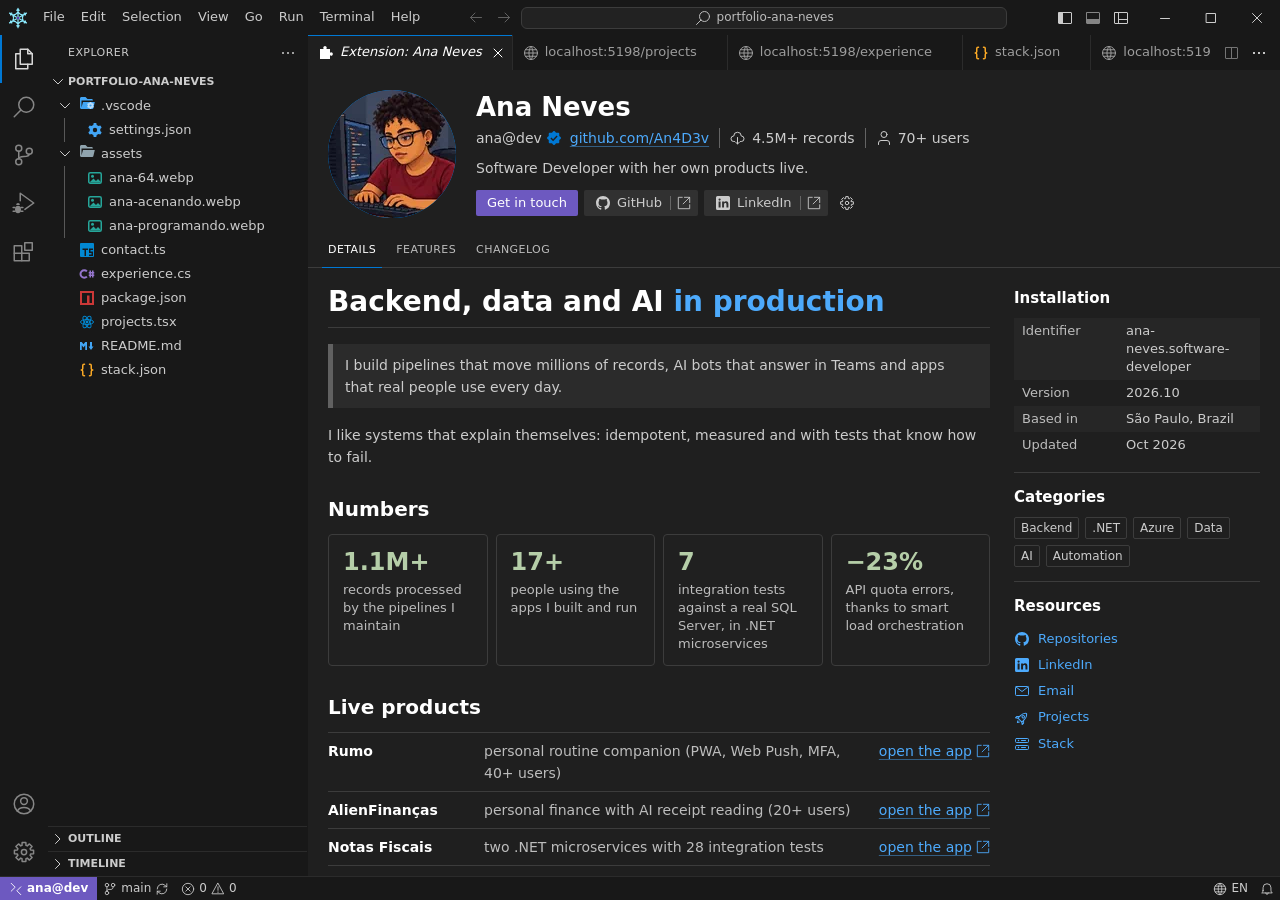
==== index.html @ b88118e0 "Portfólio instalável (PWA): manifesto, ícones, atalhos e funcionamento offline - manifest.webmanifes" ====
<!doctype html>
<html lang="pt-BR" data-tema="dark-modern">
<head>
<meta charset="utf-8">
<meta name="viewport" content="width=device-width, initial-scale=1, viewport-fit=cover, interactive-widget=resizes-content">
<meta http-equiv="Content-Security-Policy" content="default-src 'self'; script-src 'self'; style-src 'self'; img-src 'self' data:; font-src 'self'; connect-src 'self' https://rumo-amber.vercel.app https://financas-app-ruby.vercel.app https://vale-do-trevo.vercel.app https://notas-fiscais-ana.vercel.app; base-uri 'none'; form-action 'none'; object-src 'none'">
<title>Ana Neves · Software Developer</title>
<meta name="description" data-en-content="Ana Neves — software developer in São Paulo: backend, data and AI in production. A portfolio that is a code editor: open the tabs to see live projects, experience, stack and contact." content="Ana Neves — desenvolvedora de software em São Paulo: backend, dados e IA em produção. Um portfólio que é um editor de código: abra as abas para ver projetos no ar, experiência, stack e contato.">
<meta name="author" content="Ana Neves">
<meta name="theme-color" content="#1f1f1f">
<meta property="og:type" content="website">
<meta property="og:locale" content="pt_BR">
<meta property="og:title" content="Ana Neves · Software Developer">
<meta property="og:description" content="Backend, dados e IA em produção. Um portfólio que é um editor de código — abra as abas.">
<meta property="og:url" content="https://ana-neves.vercel.app/">
<meta property="og:image" content="https://ana-neves.vercel.app/og.png">
<meta property="og:image:width" content="1200">
<meta property="og:image:height" content="630">
<meta property="og:image:alt" content="O portfólio da Ana Neves aberto como uma extensão no VS Code, com o avatar em pixel art.">
<meta name="twitter:card" content="summary_large_image">
<link rel="canonical" href="https://ana-neves.vercel.app/">
<link rel="icon" href="favicon.svg" type="image/svg+xml">
<link rel="manifest" href="manifest.webmanifest">
<link rel="apple-touch-icon" href="assets/icones/apple-touch-icon.png">
<meta name="mobile-web-app-capable" content="yes">
<meta name="apple-mobile-web-app-title" content="Ana Neves">
<meta name="apple-mobile-web-app-status-bar-style" content="black-translucent">
<link rel="preload" as="image" href="assets/ana-programando.webp" imagesrcset="assets/ana-programando-128.webp 128w, assets/ana-programando.webp 256w" imagesizes="(max-width: 760px) 104px, 128px" fetchpriority="high">
<link rel="stylesheet" href="styles.css">
<link rel="stylesheet" href="extensao.css">
<script src="tema.js"></script>
<script src="analise.js"></script>
<script defer src="/_vercel/insights/script.js" data-disable-auto-track="1"></script>
<script src="extensao.js" defer></script>
<script src="app.js" defer></script>
</head>
<body>
<!--sprite:inicio-->
<svg xmlns="http://www.w3.org/2000/svg" width="0" height="0" aria-hidden="true" focusable="false">
<symbol id="i-files" viewBox="0 0 16 16"><g fill="none" stroke="currentColor" stroke-width="1" stroke-linecap="round" stroke-linejoin="round"><path d="M5.5 1.5H10.5L13.5 4.5V11.5H5.5Z"/><path d="M10.5 1.5V4.5H13.5"/><path d="M5.5 4.5H2.5V14.5H10.5V11.5"/></g></symbol>
<symbol id="i-search" viewBox="0 0 16 16"><g fill="none" stroke="currentColor" stroke-width="1" stroke-linecap="round" stroke-linejoin="round"><circle cx="9.5" cy="6.5" r="5"/><path d="M5.96 10.04L1.5 14.5"/></g></symbol>
<symbol id="i-source-control" viewBox="0 0 16 16"><g fill="none" stroke="currentColor" stroke-width="1" stroke-linecap="round" stroke-linejoin="round"><circle cx="4.5" cy="3.5" r="2"/><circle cx="4.5" cy="12.5" r="2"/><circle cx="11.5" cy="5.5" r="2"/><path d="M4.5 5.5V10.5"/><path d="M11.5 7.5C11.5 10.2 4.5 8 4.5 10.5"/></g></symbol>
<symbol id="i-debug-alt" viewBox="0 0 16 16"><g fill="none" stroke="currentColor" stroke-width="1" stroke-linecap="round" stroke-linejoin="round"><path d="M5.5 6.5V1.5L14.5 8L8.6 12.26"/><path d="M2.75 9.25A1.25 1.25 0 0 1 5.25 9.25Z" fill="currentColor" stroke="none"/><ellipse cx="4" cy="12.25" rx="2" ry="2.5" fill="currentColor" stroke="none"/><path d="M0.75 11H2M6 11H7.25M0.75 13.5H2M6 13.5H7.25"/></g></symbol>
<symbol id="i-extensions" viewBox="0 0 16 16"><g fill="none" stroke="currentColor" stroke-width="1" stroke-linecap="round" stroke-linejoin="round"><path d="M1.5 4.5H6.5V9.5H11.5V14.5H1.5Z"/><path d="M1.5 9.5H6.5V14.5"/><rect x="8.5" y="2.5" width="5" height="5"/></g></symbol>
<symbol id="i-account" viewBox="0 0 16 16"><g fill="none" stroke="currentColor" stroke-width="1" stroke-linecap="round" stroke-linejoin="round"><circle cx="8" cy="8" r="6.5"/><circle cx="8" cy="6" r="2.25"/><path d="M3.6 12.8C4.3 11.2 6 10.3 8 10.3C10 10.3 11.7 11.2 12.4 12.8"/></g></symbol>
<symbol id="i-settings-gear" viewBox="0 0 16 16"><g fill="none" stroke="currentColor" stroke-width="1" stroke-linecap="round" stroke-linejoin="round"><path d="M12.4 6.66 L14.38 6.76 L14.38 9.24 L12.4 9.34 L12.06 10.16 L13.39 11.63 L11.63 13.39 L10.16 12.06 L9.34 12.4 L9.24 14.38 L6.76 14.38 L6.66 12.4 L5.84 12.06 L4.37 13.39 L2.61 11.63 L3.94 10.16 L3.6 9.34 L1.62 9.24 L1.62 6.76 L3.6 6.66 L3.94 5.84 L2.61 4.37 L4.37 2.61 L5.84 3.94 L6.66 3.6 L6.76 1.62 L9.24 1.62 L9.34 3.6 L10.16 3.94 L11.63 2.61 L13.39 4.37 L12.06 5.84 Z"/><circle cx="8" cy="8" r="1.75"/></g></symbol>
<symbol id="i-remote" viewBox="0 0 16 16"><g fill="none" stroke="currentColor" stroke-width="1" stroke-linecap="round" stroke-linejoin="round"><path d="M2.5 1.5L7 6L2.5 10.5"/><path d="M13.5 5.5L9 10L13.5 14.5"/></g></symbol>
<symbol id="i-git-branch" viewBox="0 0 16 16"><g fill="none" stroke="currentColor" stroke-width="1" stroke-linecap="round" stroke-linejoin="round"><circle cx="4.5" cy="3.5" r="2"/><circle cx="4.5" cy="12.5" r="2"/><circle cx="11.5" cy="3.5" r="2"/><path d="M4.5 5.5V10.5"/><path d="M11.5 5.5V6C11.5 7.38 10.38 8.5 9 8.5H7C5.62 8.5 4.5 9.12 4.5 10.5"/></g></symbol>
<symbol id="i-sync" viewBox="0 0 16 16"><g fill="none" stroke="currentColor" stroke-width="1" stroke-linecap="round" stroke-linejoin="round"><path d="M2.5 8A5.5 5.5 0 0 1 11.9 4.1L13.5 5.5"/><path d="M13.5 2V5.5H10"/><path d="M13.5 8A5.5 5.5 0 0 1 4.1 11.9L2.5 10.5"/><path d="M2.5 14V10.5H6"/></g></symbol>
<symbol id="i-error" viewBox="0 0 16 16"><g fill="none" stroke="currentColor" stroke-width="1" stroke-linecap="round" stroke-linejoin="round"><circle cx="8" cy="8" r="6.5"/><path d="M5.5 5.5L10.5 10.5M10.5 5.5L5.5 10.5"/></g></symbol>
<symbol id="i-warning" viewBox="0 0 16 16"><g fill="none" stroke="currentColor" stroke-width="1" stroke-linecap="round" stroke-linejoin="round"><path d="M8 1.5L14.5 13.5H1.5Z"/><path d="M8 5.5V9.5"/><circle cx="8" cy="11.5" r="0.75" fill="currentColor" stroke="none"/></g></symbol>
<symbol id="i-bell" viewBox="0 0 16 16"><g fill="none" stroke="currentColor" stroke-width="1" stroke-linecap="round" stroke-linejoin="round"><path d="M3.5 9.5V6.5A4.5 4.5 0 0 1 12.5 6.5V9.5C12.5 10.8 13 11.8 14 12.5H2C3 11.8 3.5 10.8 3.5 9.5Z"/><path d="M6.5 12.5A1.5 1.5 0 0 0 9.5 12.5"/></g></symbol>
<symbol id="i-bell-dot" viewBox="0 0 16 16"><g fill="none" stroke="currentColor" stroke-width="1" stroke-linecap="round" stroke-linejoin="round"><path d="M9.26 2.18 A4.5 4.5 0 0 0 3.5 6.5V9.5C3.5 10.8 3 11.8 2 12.5H14C13 11.8 12.5 10.8 12.5 9.5V7"/><path d="M6.5 12.5A1.5 1.5 0 0 0 9.5 12.5"/><circle cx="12.5" cy="3.5" r="2" fill="currentColor" stroke="none"/></g></symbol>
<symbol id="i-close" viewBox="0 0 16 16"><g fill="none" stroke="currentColor" stroke-width="1" stroke-linecap="round" stroke-linejoin="round"><path d="M4 4L12 12M12 4L4 12"/></g></symbol>
<symbol id="i-chevron-right" viewBox="0 0 16 16"><g fill="none" stroke="currentColor" stroke-width="1" stroke-linecap="round" stroke-linejoin="round"><path d="M5.5 3.5L10 8L5.5 12.5"/></g></symbol>
<symbol id="i-chevron-down" viewBox="0 0 16 16"><g fill="none" stroke="currentColor" stroke-width="1" stroke-linecap="round" stroke-linejoin="round"><path d="M3.5 5.5L8 10L12.5 5.5"/></g></symbol>
<symbol id="i-chevron-left" viewBox="0 0 16 16"><g fill="none" stroke="currentColor" stroke-width="1" stroke-linecap="round" stroke-linejoin="round"><path d="M10.5 3.5L6 8L10.5 12.5"/></g></symbol>
<symbol id="i-chevron-up" viewBox="0 0 16 16"><g fill="none" stroke="currentColor" stroke-width="1" stroke-linecap="round" stroke-linejoin="round"><path d="M3.5 10.5L8 6L12.5 10.5"/></g></symbol>
<symbol id="i-ellipsis" viewBox="0 0 16 16"><circle cx="3" cy="8" r="1" fill="currentColor"/><circle cx="8" cy="8" r="1" fill="currentColor"/><circle cx="13" cy="8" r="1" fill="currentColor"/></symbol>
<symbol id="i-menu" viewBox="0 0 16 16"><g fill="none" stroke="currentColor" stroke-width="1" stroke-linecap="round" stroke-linejoin="round"><path d="M1.5 4.5H14.5M1.5 8.5H14.5M1.5 12.5H14.5"/></g></symbol>
<symbol id="i-split-horizontal" viewBox="0 0 16 16"><g fill="none" stroke="currentColor" stroke-width="1" stroke-linecap="round" stroke-linejoin="round"><rect x="2.5" y="2.5" width="12" height="11" rx="0.5"/><path d="M8.5 2.5V13.5"/></g></symbol>
<symbol id="i-layout-sidebar-left" viewBox="0 0 16 16"><g fill="none" stroke="currentColor" stroke-width="1" stroke-linecap="round" stroke-linejoin="round"><rect x="1.5" y="2.5" width="13" height="11" rx="0.5"/><path d="M2 3H6V13H2Z" fill="currentColor" stroke="none"/></g></symbol>
<symbol id="i-layout-panel" viewBox="0 0 16 16"><g fill="none" stroke="currentColor" stroke-width="1" stroke-linecap="round" stroke-linejoin="round"><rect x="1.5" y="2.5" width="13" height="11" rx="0.5"/><path d="M2 9H14V13H2Z" fill="currentColor" stroke="none"/></g></symbol>
<symbol id="i-layout-sidebar-right" viewBox="0 0 16 16"><g fill="none" stroke="currentColor" stroke-width="1" stroke-linecap="round" stroke-linejoin="round"><rect x="1.5" y="2.5" width="13" height="11" rx="0.5"/><path d="M10 3H14V13H10Z" fill="currentColor" stroke="none"/></g></symbol>
<symbol id="i-layout" viewBox="0 0 16 16"><g fill="none" stroke="currentColor" stroke-width="1" stroke-linecap="round" stroke-linejoin="round"><rect x="1.5" y="2.5" width="13" height="11" rx="0.5"/><path d="M5.5 2.5V13.5M5.5 9.5H14.5"/></g></symbol>
<symbol id="i-arrow-left" viewBox="0 0 16 16"><g fill="none" stroke="currentColor" stroke-width="1" stroke-linecap="round" stroke-linejoin="round"><path d="M13.5 7.5H2.5"/><path d="M7 3L2.5 7.5L7 12"/></g></symbol>
<symbol id="i-arrow-right" viewBox="0 0 16 16"><g fill="none" stroke="currentColor" stroke-width="1" stroke-linecap="round" stroke-linejoin="round"><path d="M2.5 7.5H13.5"/><path d="M9 3L13.5 7.5L9 12"/></g></symbol>
<symbol id="i-chrome-minimize" viewBox="0 0 16 16"><g fill="none" stroke="currentColor" stroke-width="1" stroke-linecap="round" stroke-linejoin="round"><path d="M3.5 8.5H12.5"/></g></symbol>
<symbol id="i-chrome-maximize" viewBox="0 0 16 16"><g fill="none" stroke="currentColor" stroke-width="1" stroke-linecap="round" stroke-linejoin="round"><rect x="3.5" y="3.5" width="9" height="9"/></g></symbol>
<symbol id="i-chrome-restore" viewBox="0 0 16 16"><g fill="none" stroke="currentColor" stroke-width="1" stroke-linecap="round" stroke-linejoin="round"><rect x="3.5" y="5.5" width="7" height="7"/><path d="M5.5 5.5V3.5H12.5V10.5H10.5"/></g></symbol>
<symbol id="i-chrome-close" viewBox="0 0 16 16"><g fill="none" stroke="currentColor" stroke-width="1" stroke-linecap="round" stroke-linejoin="round"><path d="M3.5 3.5L12.5 12.5M12.5 3.5L3.5 12.5"/></g></symbol>
<symbol id="i-terminal" viewBox="0 0 16 16"><g fill="none" stroke="currentColor" stroke-width="1" stroke-linecap="round" stroke-linejoin="round"><rect x="1.5" y="2.5" width="13" height="11" rx="1"/><path d="M4 5.5L6.5 8L4 10.5"/><path d="M8 10.5H12"/></g></symbol>
<symbol id="i-trash" viewBox="0 0 16 16"><g fill="none" stroke="currentColor" stroke-width="1" stroke-linecap="round" stroke-linejoin="round"><path d="M2.5 3.5H12.5"/><path d="M5.5 3.5V1.5H9.5V3.5"/><path d="M3.5 3.5V14.5H11.5V3.5"/><path d="M5.5 5.5V12.5M7.5 5.5V12.5M9.5 5.5V12.5"/></g></symbol>
<symbol id="i-add" viewBox="0 0 16 16"><g fill="none" stroke="currentColor" stroke-width="1" stroke-linecap="round" stroke-linejoin="round"><path d="M7.5 1.5V13.5M1.5 7.5H13.5"/></g></symbol>
<symbol id="i-screen-full" viewBox="0 0 16 16"><g fill="none" stroke="currentColor" stroke-width="1" stroke-linecap="round" stroke-linejoin="round"><path d="M2.5 6V2.5H6M10 2.5H13.5V6M13.5 10V13.5H10M6 13.5H2.5V10"/></g></symbol>
<symbol id="i-screen-normal" viewBox="0 0 16 16"><g fill="none" stroke="currentColor" stroke-width="1" stroke-linecap="round" stroke-linejoin="round"><path d="M6 2.5V6H2.5M13.5 6H10V2.5M10 13.5V10H13.5M2.5 10H6V13.5"/></g></symbol>
<symbol id="i-check" viewBox="0 0 16 16"><g fill="none" stroke="currentColor" stroke-width="1" stroke-linecap="round" stroke-linejoin="round"><path d="M2.5 8.5L6 12L13.5 4.5"/></g></symbol>
<symbol id="i-verified-filled" viewBox="0 0 16 16"><path fill="currentColor" fill-rule="evenodd" d="M15 8 L14.9 8.45 L14.62 8.87 L14.23 9.24 L13.82 9.56 L13.48 9.86 L13.27 10.18 L13.19 10.56 L13.22 11.01 L13.28 11.53 L13.3 12.06 L13.2 12.56 L12.95 12.95 L12.56 13.2 L12.06 13.3 L11.53 13.28 L11.01 13.22 L10.56 13.19 L10.18 13.27 L9.86 13.48 L9.56 13.82 L9.24 14.23 L8.87 14.62 L8.45 14.9 L8 15 L7.55 14.9 L7.13 14.62 L6.76 14.23 L6.44 13.82 L6.14 13.48 L5.82 13.27 L5.44 13.19 L4.99 13.22 L4.47 13.28 L3.94 13.3 L3.44 13.2 L3.05 12.95 L2.8 12.56 L2.7 12.06 L2.72 11.53 L2.78 11.01 L2.81 10.56 L2.73 10.18 L2.52 9.86 L2.18 9.56 L1.77 9.24 L1.38 8.87 L1.1 8.45 L1 8 L1.1 7.55 L1.38 7.13 L1.77 6.76 L2.18 6.44 L2.52 6.14 L2.73 5.82 L2.81 5.44 L2.78 4.99 L2.72 4.47 L2.7 3.94 L2.8 3.44 L3.05 3.05 L3.44 2.8 L3.94 2.7 L4.47 2.72 L4.99 2.78 L5.44 2.81 L5.82 2.73 L6.14 2.52 L6.44 2.18 L6.76 1.77 L7.13 1.38 L7.55 1.1 L8 1 L8.45 1.1 L8.87 1.38 L9.24 1.77 L9.56 2.18 L9.86 2.52 L10.18 2.73 L10.56 2.81 L11.01 2.78 L11.53 2.72 L12.06 2.7 L12.56 2.8 L12.95 3.05 L13.2 3.44 L13.3 3.94 L13.28 4.47 L13.22 4.99 L13.19 5.44 L13.27 5.82 L13.48 6.14 L13.82 6.44 L14.23 6.76 L14.62 7.13 L14.9 7.55 Z M4.41 8.59 L7.11 11.3 L11.61 6.58 L10.59 5.62 L7.09 9.3 L5.39 7.61 Z"/></symbol>
<symbol id="i-cloud-download" viewBox="0 0 16 16"><g fill="none" stroke="currentColor" stroke-width="1" stroke-linecap="round" stroke-linejoin="round"><path d="M4.5 11.5H3.75A2.75 2.75 0 0 1 3.75 6A3.75 3.75 0 0 1 11.25 6A2.75 2.75 0 0 1 11.25 11.5H10.5"/><path d="M7.5 7.5V14"/><path d="M5.5 12L7.5 14L9.5 12"/></g></symbol>
<symbol id="i-link-external" viewBox="0 0 16 16"><g fill="none" stroke="currentColor" stroke-width="1" stroke-linecap="round" stroke-linejoin="round"><path d="M6 1.5H1.5V14.5H14.5V10"/><path d="M8.5 1.5H14.5V7.5"/><path d="M14.5 1.5L7 9"/></g></symbol>
<symbol id="i-mail" viewBox="0 0 16 16"><g fill="none" stroke="currentColor" stroke-width="1" stroke-linecap="round" stroke-linejoin="round"><rect x="1.5" y="3.5" width="13" height="9" rx="1"/><path d="M2 4L8 8.5L14 4"/></g></symbol>
<symbol id="i-copy" viewBox="0 0 16 16"><g fill="none" stroke="currentColor" stroke-width="1" stroke-linecap="round" stroke-linejoin="round"><path d="M4.5 3.5H10L13.5 7V14.5H4.5Z"/><path d="M2.5 12V1.5H9"/></g></symbol>
<symbol id="i-open-preview" viewBox="0 0 16 16"><g fill="none" stroke="currentColor" stroke-width="1" stroke-linecap="round" stroke-linejoin="round"><path d="M13.5 6V1.5H1.5V12.5H7.5"/><path d="M7.5 1.5V12.5"/><circle cx="11.25" cy="10" r="1.75"/><path d="M12.49 11.24L14.5 13.25"/></g></symbol>
<symbol id="i-go-to-file" viewBox="0 0 16 16"><g fill="none" stroke="currentColor" stroke-width="1" stroke-linecap="round" stroke-linejoin="round"><path d="M5.5 4V1.5H11.5L14.5 4.5V14.5H5.5V11"/><path d="M11.5 1.5V4.5H14.5"/><path d="M1.5 7.5H9.5"/><path d="M7 5L9.5 7.5L7 10"/></g></symbol>
<symbol id="i-book" viewBox="0 0 16 16"><g fill="none" stroke="currentColor" stroke-width="1" stroke-linecap="round" stroke-linejoin="round"><path d="M7.5 4C6 3 4 2.5 1.5 2.5V12.5C4 12.5 6 13 7.5 14C9 13 11 12.5 13.5 12.5V2.5C11 2.5 9 3 7.5 4Z"/><path d="M7.5 4V14"/></g></symbol>
<symbol id="i-location" viewBox="0 0 16 16"><g fill="none" stroke="currentColor" stroke-width="1" stroke-linecap="round" stroke-linejoin="round"><path d="M8 14.5C8 14.5 3 9.6 3 6.5A5 5 0 0 1 13 6.5C13 9.6 8 14.5 8 14.5Z"/><circle cx="8" cy="6.5" r="1.75"/></g></symbol>
<symbol id="i-person" viewBox="0 0 16 16"><g fill="none" stroke="currentColor" stroke-width="1" stroke-linecap="round" stroke-linejoin="round"><circle cx="8" cy="4.5" r="3"/><path d="M2.5 14.5V13A2.5 2.5 0 0 1 5 10.5H11A2.5 2.5 0 0 1 13.5 13V14.5"/></g></symbol>
<symbol id="i-organization" viewBox="0 0 16 16"><g fill="none" stroke="currentColor" stroke-width="1" stroke-linecap="round" stroke-linejoin="round"><circle cx="8" cy="4" r="1.75"/><circle cx="3" cy="5.5" r="1.25"/><circle cx="13" cy="5.5" r="1.25"/><path d="M4.5 13.5V11A2.5 2.5 0 0 1 7 8.5H9A2.5 2.5 0 0 1 11.5 11V13.5"/><path d="M1 12V10.5A1.75 1.75 0 0 1 2.75 8.75H3.25"/><path d="M15 12V10.5A1.75 1.75 0 0 0 13.25 8.75H12.75"/></g></symbol>
<symbol id="i-rocket" viewBox="0 0 16 16"><g fill="none" stroke="currentColor" stroke-width="1" stroke-linecap="round" stroke-linejoin="round"><g transform="rotate(45 8 8)"><path d="M8 1.5C10 3 10.75 5.25 10.75 7.5V11H5.25V7.5C5.25 5.25 6 3 8 1.5Z"/><circle cx="8" cy="6.25" r="1.25"/><path d="M5.25 8.5L3.25 10.5V12.5L5.25 11"/><path d="M10.75 8.5L12.75 10.5V12.5L10.75 11"/><path d="M7 12.75L8 14.5L9 12.75"/></g></g></symbol>
<symbol id="i-database" viewBox="0 0 16 16"><g fill="none" stroke="currentColor" stroke-width="1" stroke-linecap="round" stroke-linejoin="round"><ellipse cx="8" cy="3.5" rx="5.5" ry="2"/><path d="M2.5 3.5V12.5A5.5 2 0 0 0 13.5 12.5V3.5"/><path d="M2.5 8A5.5 2 0 0 0 13.5 8"/></g></symbol>
<symbol id="i-server" viewBox="0 0 16 16"><g fill="none" stroke="currentColor" stroke-width="1" stroke-linecap="round" stroke-linejoin="round"><rect x="1.5" y="2.5" width="13" height="4" rx="1"/><rect x="1.5" y="9.5" width="13" height="4" rx="1"/><circle cx="4.5" cy="4.5" r="0.75" fill="currentColor" stroke="none"/><circle cx="4.5" cy="11.5" r="0.75" fill="currentColor" stroke="none"/><path d="M7.5 4.5H11.5M7.5 11.5H11.5"/></g></symbol>
<symbol id="i-sparkle" viewBox="0 0 16 16"><g fill="none" stroke="currentColor" stroke-width="1" stroke-linecap="round" stroke-linejoin="round"><path d="M7 3.5 Q8.1 7.9 12.5 9 Q8.1 10.1 7 14.5 Q5.9 10.1 1.5 9 Q5.9 7.9 7 3.5 Z"/><path d="M12.5 1 Q12.95 3.05 15 3.5 Q12.95 3.95 12.5 6 Q12.05 3.95 10 3.5 Q12.05 3.05 12.5 1 Z" fill="currentColor" stroke="none"/></g></symbol>
<symbol id="i-history" viewBox="0 0 16 16"><g fill="none" stroke="currentColor" stroke-width="1" stroke-linecap="round" stroke-linejoin="round"><path d="M2.5 8A5.5 5.5 0 1 0 8 2.5C6.5 2.5 5.1 3.1 4.1 4.1L2.5 5.5"/><path d="M2.5 2V5.5H6"/><path d="M8 5V8L10.5 9.5"/></g></symbol>
<symbol id="i-list-tree" viewBox="0 0 16 16"><g fill="none" stroke="currentColor" stroke-width="1" stroke-linecap="round" stroke-linejoin="round"><path d="M1.5 2.5H14.5"/><path d="M3.5 2.5V12.5"/><path d="M3.5 7.5H5M3.5 12.5H5"/><path d="M7 7.5H14.5M7 12.5H14.5"/></g></symbol>
<symbol id="i-play" viewBox="0 0 16 16"><g fill="none" stroke="currentColor" stroke-width="1" stroke-linecap="round" stroke-linejoin="round"><path d="M3.5 2.5V13.5L12.5 8Z"/></g></symbol>
<symbol id="i-debug-stop" viewBox="0 0 16 16"><g fill="none" stroke="currentColor" stroke-width="1" stroke-linecap="round" stroke-linejoin="round"><rect x="2.5" y="2.5" width="11" height="11"/></g></symbol>
<symbol id="i-refresh" viewBox="0 0 16 16"><g fill="none" stroke="currentColor" stroke-width="1" stroke-linecap="round" stroke-linejoin="round"><path d="M13.5 8A5.5 5.5 0 1 1 11.9 4.1L13.5 5.5"/><path d="M13.5 2V5.5H10"/></g></symbol>
<symbol id="i-info" viewBox="0 0 16 16"><g fill="none" stroke="currentColor" stroke-width="1" stroke-linecap="round" stroke-linejoin="round"><circle cx="8" cy="8" r="6.5"/><path d="M8 7V11.5"/><circle cx="8" cy="5" r="0.75" fill="currentColor" stroke="none"/></g></symbol>
<symbol id="i-comment-discussion" viewBox="0 0 16 16"><g fill="none" stroke="currentColor" stroke-width="1" stroke-linecap="round" stroke-linejoin="round"><path d="M7.5 4.5V2.5H14.5V9.5H13.5V11.5L11.5 9.5H10.5"/><path d="M1.5 4.5H10.5V11.5H6.5L4 14V11.5H1.5Z"/></g></symbol>
<symbol id="i-circle-filled" viewBox="0 0 16 16"><circle cx="8" cy="8" r="4" fill="currentColor"/></symbol>
<symbol id="i-word-wrap" viewBox="0 0 16 16"><g fill="none" stroke="currentColor" stroke-width="1" stroke-linecap="round" stroke-linejoin="round"><path d="M1.5 3.5H14.5"/><path d="M1.5 7.5H11.5C13.16 7.5 14.5 8.62 14.5 10C14.5 11.38 13.16 12.5 11.5 12.5H8.5"/><path d="M10 11L8.5 12.5L10 14"/><path d="M1.5 12.5H5.5"/></g></symbol>
<symbol id="i-map" viewBox="0 0 16 16"><g fill="none" stroke="currentColor" stroke-width="1" stroke-linecap="round" stroke-linejoin="round"><path d="M1.5 3.5L5.5 1.5L10.5 3.5L14.5 1.5V12.5L10.5 14.5L5.5 12.5L1.5 14.5Z"/><path d="M5.5 1.5V12.5M10.5 3.5V14.5"/></g></symbol>
<symbol id="i-minimap" viewBox="0 0 16 16"><g fill="none" stroke="currentColor" stroke-width="1" stroke-linecap="round" stroke-linejoin="round"><rect x="1.5" y="1.5" width="13" height="13" rx="1"/><path d="M10.5 1.5V14.5"/><path d="M3.5 4.5H8.5M3.5 6.5H7M3.5 8.5H8.5M3.5 10.5H6"/><rect x="11" y="3" width="3" height="4" fill="currentColor" stroke="none" opacity="0.55"/></g></symbol>
<symbol id="i-color-mode" viewBox="0 0 16 16"><g fill="none" stroke="currentColor" stroke-width="1" stroke-linecap="round" stroke-linejoin="round"><circle cx="8" cy="8" r="6.5"/><path d="M8 1.5A6.5 6.5 0 0 1 8 14.5Z" fill="currentColor" stroke="none"/></g></symbol>
<symbol id="i-globe" viewBox="0 0 16 16"><g fill="none" stroke="currentColor" stroke-width="1" stroke-linecap="round" stroke-linejoin="round"><circle cx="8" cy="8" r="6.5"/><path d="M8 1.5C5.2 4.6 5.2 11.4 8 14.5M8 1.5C10.8 4.6 10.8 11.4 8 14.5"/><path d="M1.5 8H14.5M2.6 4.75H13.4M2.6 11.25H13.4"/></g></symbol>
<symbol id="i-keyboard" viewBox="0 0 16 16"><g fill="none" stroke="currentColor" stroke-width="1" stroke-linecap="round" stroke-linejoin="round"><rect x="1.5" y="3.5" width="12" height="9" rx="1"/><path d="M4.5 10.5H10.5"/><path d="M3 5h1v1H3ZM5 5h1v1H5ZM7 5h1v1H7ZM9 5h1v1H9ZM11 5h1v1H11ZM3 7h1v1H3ZM5 7h1v1H5ZM7 7h1v1H7ZM9 7h1v1H9ZM11 7h1v1H11Z" fill="currentColor" stroke="none"/></g></symbol>
<symbol id="i-collapse-all" viewBox="0 0 16 16"><g fill="none" stroke="currentColor" stroke-width="1" stroke-linecap="round" stroke-linejoin="round"><rect x="1.5" y="4.5" width="10" height="10"/><path d="M4 9.5H9"/><path d="M4.5 4.5V1.5H14.5V11.5H11.5"/></g></symbol>
<symbol id="i-new-file" viewBox="0 0 16 16"><g fill="none" stroke="currentColor" stroke-width="1" stroke-linecap="round" stroke-linejoin="round"><path d="M7.5 14.5H2.5V1.5H8.5L12.5 5.5V8"/><path d="M8.5 1.5V5.5H12.5"/><path d="M12.5 10V15M10 12.5H15"/></g></symbol>
<symbol id="i-new-folder" viewBox="0 0 16 16"><g fill="none" stroke="currentColor" stroke-width="1" stroke-linecap="round" stroke-linejoin="round"><path d="M7.5 13.5H1.5V2.5H6.5L8.5 4.5H14.5V8"/><path d="M1.5 6.5H6.5L8.5 4.5"/><path d="M12.5 10V15M10 12.5H15"/></g></symbol>
<symbol id="i-filter" viewBox="0 0 16 16"><g fill="none" stroke="currentColor" stroke-width="1" stroke-linecap="round" stroke-linejoin="round"><path d="M1.5 2.5H14.5L9.5 8.5V14L6.5 12.5V8.5Z"/></g></symbol>
<symbol id="i-clear-all" viewBox="0 0 16 16"><g fill="none" stroke="currentColor" stroke-width="1" stroke-linecap="round" stroke-linejoin="round"><path d="M1.5 3.5H14.5M1.5 6.5H14.5M1.5 9.5H8.5M1.5 12.5H8.5"/><path d="M10.5 9.5L13.5 12.5M13.5 9.5L10.5 12.5"/></g></symbol>
<symbol id="i-pass" viewBox="0 0 16 16"><g fill="none" stroke="currentColor" stroke-width="1" stroke-linecap="round" stroke-linejoin="round"><circle cx="8" cy="8" r="6.5"/><path d="M4.5 8.5L6.5 10.5L11 6"/></g></symbol>
<symbol id="i-repo" viewBox="0 0 16 16"><g fill="none" stroke="currentColor" stroke-width="1" stroke-linecap="round" stroke-linejoin="round"><path d="M4 13.5A1.5 1.5 0 0 1 2.5 12V3A1.5 1.5 0 0 1 4 1.5H13.5V13.5H9.5"/><path d="M2.5 12A1.5 1.5 0 0 1 4 10.5H13.5"/><path d="M5.5 12.5H8V15.25L6.75 14.25L5.5 15.25Z" fill="currentColor" stroke="none"/></g></symbol>
<symbol id="i-output" viewBox="0 0 16 16"><g fill="none" stroke="currentColor" stroke-width="1" stroke-linecap="round" stroke-linejoin="round"><rect x="1.5" y="1.5" width="13" height="13" rx="1"/><path d="M4 5.5H12M4 8.5H12M4 11.5H9"/></g></symbol>
<symbol id="i-github" viewBox="0 0 16 16"><path fill="currentColor" fill-rule="evenodd" transform="matrix(.875 0 0 .875 1 1)" d="M8 0C3.58 0 0 3.58 0 8c0 3.54 2.29 6.53 5.47 7.59.4.07.55-.17.55-.38 0-.19-.01-.82-.01-1.49-2.01.37-2.53-.49-2.69-.94-.09-.23-.48-.94-.82-1.13-.28-.15-.68-.52-.01-.53.63-.01 1.08.58 1.23.82.72 1.21 1.87.87 2.33.66.07-.52.28-.87.51-1.07-1.78-.2-3.64-.89-3.64-3.95 0-.87.31-1.59.82-2.15-.08-.2-.36-1.02.08-2.12 0 0 .67-.21 2.2.82.64-.18 1.32-.27 2-.27.68 0 1.36.09 2 .27 1.53-1.04 2.2-.82 2.2-.82.44 1.1.16 1.92.08 2.12.51.56.82 1.27.82 2.15 0 3.07-1.87 3.75-3.65 3.95.29.25.54.73.54 1.48 0 1.07-.01 1.93-.01 2.2 0 .21.15.46.55.38A8.013 8.013 0 0 0 16 8c0-4.42-3.58-8-8-8Z"/></symbol>
<symbol id="i-linkedin" viewBox="0 0 16 16"><path fill="currentColor" fill-rule="evenodd" d="M2.5 1H13.5A1.5 1.5 0 0 1 15 2.5V13.5A1.5 1.5 0 0 1 13.5 15H2.5A1.5 1.5 0 0 1 1 13.5V2.5A1.5 1.5 0 0 1 2.5 1Z M3.5 4.6 A1.1 1.1 0 1 0 5.7 4.6 A1.1 1.1 0 1 0 3.5 4.6 Z M3.6 6.4H5.6V12.6H3.6Z M7.1 6.4H9V7.3C9.4 6.7 10.1 6.25 11.1 6.25C12.8 6.25 13.4 7.3 13.4 9.1V12.6H11.45V9.5C11.45 8.6 11.25 7.9 10.35 7.9C9.5 7.9 9.05 8.5 9.05 9.6V12.6H7.1Z"/></symbol>
<symbol id="i-f-markdown" viewBox="0 0 16 16"><path fill="#42a5f5" d="M1 4H2.75L4.5 6.2L6.25 4H8V12H6.25V7.3L4.5 9.5L2.75 7.3V12H1Z M11 4H13V8.5H14.5L12 12L9.5 8.5H11Z"/></symbol>
<symbol id="i-f-typescript" viewBox="0 0 16 16"><path fill="#0288d1" fill-rule="evenodd" d="M2 1H14A1 1 0 0 1 15 2V14A1 1 0 0 1 14 15H2A1 1 0 0 1 1 14V2A1 1 0 0 1 2 1Z M3.5 6.5H9V8H7V14H5.5V8H3.5Z M10 6.5H14V8H11.5V9.5H14V14H10V12.5H12.5V11H10Z"/></symbol>
<symbol id="i-f-react-ts" viewBox="0 0 16 16"><g fill="none" stroke="#0288d1" stroke-width="1"><ellipse cx="8" cy="8" rx="6.5" ry="2.5"/><ellipse cx="8" cy="8" rx="6.5" ry="2.5" transform="rotate(60 8 8)"/><ellipse cx="8" cy="8" rx="6.5" ry="2.5" transform="rotate(120 8 8)"/></g><circle cx="8" cy="8" r="1.4" fill="#0288d1"/></symbol>
<symbol id="i-f-csharp" viewBox="0 0 16 16"><path fill="none" stroke="#9575cd" stroke-width="2" d="M7.9 5.35A3.75 3.75 0 1 0 7.9 10.65"/><path fill="none" stroke="#9575cd" stroke-width="1.5" d="M11.25 4.5V11.5M13.75 4.5V11.5M9.75 6.75H15.25M9.75 9.25H15.25"/></symbol>
<symbol id="i-f-json" viewBox="0 0 16 16"><path fill="none" stroke="#f9a825" stroke-width="1.5" stroke-linecap="round" stroke-linejoin="round" d="M5.5 2.25H5C4.2 2.25 3.75 2.75 3.75 3.5V6.5C3.75 7.35 3.2 8 2.25 8C3.2 8 3.75 8.65 3.75 9.5V12.5C3.75 13.25 4.2 13.75 5 13.75H5.5M10.5 2.25H11C11.8 2.25 12.25 2.75 12.25 3.5V6.5C12.25 7.35 12.8 8 13.75 8C12.8 8 12.25 8.65 12.25 9.5V12.5C12.25 13.25 11.8 13.75 11 13.75H10.5"/></symbol>
<symbol id="i-f-npm" viewBox="0 0 16 16"><path fill="#cb3837" fill-rule="evenodd" d="M1 1H15V15H1Z M3 3V13H8V5.5H10.5V13H13V3Z"/></symbol>
<symbol id="i-f-html" viewBox="0 0 16 16"><path fill="#e44d26" fill-rule="evenodd" d="M1.81 1 L14.19 1 L13.07 13.64 L8 15.04 L2.93 13.64 Z M8 12.36 L11.17 11.48 L11.6 6.72 L5.96 6.72 L5.82 5.13 L11.74 5.13 L11.9 3.58 L4.1 3.58 L4.54 8.27 L9.91 8.27 L9.73 10.28 L8 10.75 L6.27 10.28 L6.16 8.99 L4.6 8.99 L4.83 11.48 Z"/></symbol>
<symbol id="i-f-git" viewBox="0 0 16 16"><path fill="#f4511e" fill-rule="evenodd" d="M7.1 1.9Q8 1 8.9 1.9L14.1 7.1Q15 8 14.1 8.9L8.9 14.1Q8 15 7.1 14.1L1.9 8.9Q1 8 1.9 7.1Z M7 5.25 A1.25 1.25 0 1 0 9.5 5.25 A1.25 1.25 0 1 0 7 5.25 Z M9.75 8 A1.25 1.25 0 1 0 12.25 8 A1.25 1.25 0 1 0 9.75 8 Z M7 11.25 A1.25 1.25 0 1 0 9.5 11.25 A1.25 1.25 0 1 0 7 11.25 Z M5.68 3.32 L7.11 4.74 A1.25 1.25 0 0 1 7.74 4.11 L6.32 2.68 Z M8.76 6.39 L9.86 7.49 A1.25 1.25 0 0 1 10.49 6.86 L9.39 5.76 A1.25 1.25 0 0 1 8.76 6.39 Z M7.8 6.42 L7.8 10.08 A1.25 1.25 0 0 1 8.7 10.08 L8.7 6.42 A1.25 1.25 0 0 1 7.8 6.42 Z"/></symbol>
<symbol id="i-f-settings" viewBox="0 0 16 16"><path fill="#42a5f5" fill-rule="evenodd" d="M13.2 9.04 L14.61 10.31 A7 7 0 0 1 13.31 12.56 L11.5 11.98 A5.3 5.3 0 0 1 9.7 13.02 L9.3 14.88 A7 7 0 0 1 6.7 14.88 L6.3 13.02 A5.3 5.3 0 0 1 4.5 11.98 L2.69 12.56 A7 7 0 0 1 1.39 10.31 L2.8 9.04 A5.3 5.3 0 0 1 2.8 6.96 L1.39 5.69 A7 7 0 0 1 2.69 3.44 L4.5 4.02 A5.3 5.3 0 0 1 6.3 2.98 L6.7 1.12 A7 7 0 0 1 9.3 1.12 L9.7 2.98 A5.3 5.3 0 0 1 11.5 4.02 L13.31 3.44 A7 7 0 0 1 14.61 5.69 L13.2 6.96 A5.3 5.3 0 0 1 13.2 9.04 Z M5.8 8 A2.2 2.2 0 1 0 10.2 8 A2.2 2.2 0 1 0 5.8 8 Z"/></symbol>
<symbol id="i-f-extension" viewBox="0 0 16 16"><path fill="currentColor" d="M2 4H5.64A1.75 1.75 0 1 1 8.36 4H12V7.64A1.75 1.75 0 1 1 12 10.36V14H2Z"/></symbol>
<symbol id="i-folder" viewBox="0 0 16 16"><path fill="#90a4ae" d="M6.5 2H2.5C1.67 2 1 2.67 1 3.5V12.5C1 13.33 1.67 14 2.5 14H13.5C14.33 14 15 13.33 15 12.5V5.5C15 4.67 14.33 4 13.5 4H8.5Z"/></symbol>
<symbol id="i-folder-open" viewBox="0 0 16 16"><path fill="#90a4ae" d="M13 14H2.5C1.67 14 1 13.33 1 12.5V3.5C1 2.67 1.67 2 2.5 2H6.5L8.5 4H12.5C13.33 4 14 4.67 14 5.5H2.5V12.5L4 7H15.8L14.4 12.9C14.2 13.55 13.65 14 13 14Z"/></symbol>
<symbol id="i-folder-vscode" viewBox="0 0 16 16"><path fill="#42a5f5" d="M6.5 2H2.5C1.67 2 1 2.67 1 3.5V12.5C1 13.33 1.67 14 2.5 14H13.5C14.33 14 15 13.33 15 12.5V5.5C15 4.67 14.33 4 13.5 4H8.5Z"/><path fill="#bbdefb" fill-rule="evenodd" d="M14.09 10.77 L14.78 11.38 A3.4 3.4 0 0 1 13.9 12.9 L13.03 12.6 A2.6 2.6 0 0 1 12.56 12.88 L12.38 13.78 A3.4 3.4 0 0 1 10.62 13.78 L10.44 12.88 A2.6 2.6 0 0 1 9.97 12.6 L9.1 12.9 A3.4 3.4 0 0 1 8.22 11.38 L8.91 10.77 A2.6 2.6 0 0 1 8.91 10.23 L8.22 9.62 A3.4 3.4 0 0 1 9.1 8.1 L9.97 8.4 A2.6 2.6 0 0 1 10.44 8.12 L10.62 7.22 A3.4 3.4 0 0 1 12.38 7.22 L12.56 8.12 A2.6 2.6 0 0 1 13.03 8.4 L13.9 8.1 A3.4 3.4 0 0 1 14.78 9.62 L14.09 10.23 A2.6 2.6 0 0 1 14.09 10.77 Z M10.4 10.5 A1.1 1.1 0 1 0 12.6 10.5 A1.1 1.1 0 1 0 10.4 10.5 Z"/></symbol>
<symbol id="i-folder-vscode-open" viewBox="0 0 16 16"><path fill="#42a5f5" d="M13 14H2.5C1.67 14 1 13.33 1 12.5V3.5C1 2.67 1.67 2 2.5 2H6.5L8.5 4H12.5C13.33 4 14 4.67 14 5.5H2.5V12.5L4 7H15.8L14.4 12.9C14.2 13.55 13.65 14 13 14Z"/><path fill="#bbdefb" fill-rule="evenodd" d="M14.09 10.77 L14.78 11.38 A3.4 3.4 0 0 1 13.9 12.9 L13.03 12.6 A2.6 2.6 0 0 1 12.56 12.88 L12.38 13.78 A3.4 3.4 0 0 1 10.62 13.78 L10.44 12.88 A2.6 2.6 0 0 1 9.97 12.6 L9.1 12.9 A3.4 3.4 0 0 1 8.22 11.38 L8.91 10.77 A2.6 2.6 0 0 1 8.91 10.23 L8.22 9.62 A3.4 3.4 0 0 1 9.1 8.1 L9.97 8.4 A2.6 2.6 0 0 1 10.44 8.12 L10.62 7.22 A3.4 3.4 0 0 1 12.38 7.22 L12.56 8.12 A2.6 2.6 0 0 1 13.03 8.4 L13.9 8.1 A3.4 3.4 0 0 1 14.78 9.62 L14.09 10.23 A2.6 2.6 0 0 1 14.09 10.77 Z M10.4 10.5 A1.1 1.1 0 1 0 12.6 10.5 A1.1 1.1 0 1 0 10.4 10.5 Z"/></symbol>
<symbol id="i-f-image" viewBox="0 0 16 16"><rect x="1.75" y="2.75" width="12.5" height="10.5" rx="1.5" fill="none" stroke="#26a69a" stroke-width="1.5"/><circle cx="5.5" cy="6.25" r="1.5" fill="#26a69a"/><path fill="#26a69a" d="M2.5 12.5L6.5 8.5L9 11L11 9L13.5 11.5V12.5Z"/></symbol>
<symbol id="i-f-file" viewBox="0 0 16 16"><path fill="#90a4ae" fill-rule="evenodd" d="M4 1C3.17 1 2.5 1.67 2.5 2.5V13.5C2.5 14.33 3.17 15 4 15H12C12.83 15 13.5 14.33 13.5 13.5V5.5L9 1Z M8.5 1.77V6H12.73Z"/></symbol>
<symbol id="i-px-cs" viewBox="0 0 16 16"><g shape-rendering="crispEdges"><path fill="#9b4f96" d="M7 1h2v1h-2zM6 2h4v1h-4zM4 3h8v1h-8zM2 4h12v1h-12zM2 5h3v1h-3zM7 5h2v1h-2zM10 5h1v1h-1zM12 5h2v1h-2zM2 6h2v1h-2zM5 6h3v1h-3zM13 6h1v1h-1zM2 7h2v1h-2zM5 7h4v1h-4zM10 7h1v1h-1zM12 7h2v1h-2zM2 8h2v1h-2zM5 8h3v1h-3zM13 8h1v1h-1zM2 9h3v1h-3zM7 9h2v1h-2zM10 9h1v1h-1zM12 9h2v1h-2zM2 10h12v1h-12zM2 11h12v1h-12zM4 12h8v1h-8zM6 13h4v1h-4zM7 14h2v1h-2z"/><path fill="#ffffff" d="M5 5h2v1h-2zM9 5h1v1h-1zM11 5h1v1h-1zM4 6h1v1h-1zM8 6h5v1h-5zM4 7h1v1h-1zM9 7h1v1h-1zM11 7h1v1h-1zM4 8h1v1h-1zM8 8h5v1h-5zM5 9h2v1h-2zM9 9h1v1h-1zM11 9h1v1h-1z"/></g></symbol>
<symbol id="i-px-az" viewBox="0 0 16 16"><g shape-rendering="crispEdges"><path fill="#0a63c9" d="M6 2h3v1h-3zM6 3h3v1h-3zM5 4h3v1h-3zM5 5h3v1h-3zM4 6h3v1h-3zM4 7h3v1h-3zM4 8h3v1h-3zM3 9h3v1h-3zM3 10h3v1h-3zM3 11h3v1h-3zM2 12h3v1h-3zM2 13h3v1h-3z"/><path fill="#3ccbf4" d="M9 6h2v1h-2zM9 7h2v1h-2zM9 8h3v1h-3zM9 9h3v1h-3zM9 10h4v1h-4zM10 11h3v1h-3zM11 12h3v1h-3zM8 13h6v1h-6z"/></g></symbol>
<symbol id="i-px-sql" viewBox="0 0 16 16"><g shape-rendering="crispEdges"><path fill="#cc2927" d="M3 5h2v1h-2zM11 5h2v1h-2zM3 6h10v1h-10zM3 7h10v1h-10zM4 8h8v1h-8zM3 9h1v1h-1zM12 9h1v1h-1zM3 10h10v1h-10zM3 11h10v1h-10zM4 12h8v1h-8zM5 13h6v1h-6z"/><path fill="#ee6b69" d="M6 2h4v1h-4zM4 3h8v1h-8zM3 4h10v1h-10zM5 5h6v1h-6z"/><path fill="#fff" d="M3 8h1v1h-1zM12 8h1v1h-1zM4 9h8v1h-8z"/></g></symbol>
<symbol id="i-px-py" viewBox="0 0 16 16"><g shape-rendering="crispEdges"><path fill="#3776ab" d="M5 2h1v1h-1zM7 2h4v1h-4zM5 3h1v1h-1zM7 3h5v1h-5zM5 4h7v1h-7zM8 5h3v1h-3zM2 6h9v1h-9zM2 7h5v1h-5zM2 8h3v1h-3zM2 9h3v1h-3zM2 10h2v1h-2z"/><path fill="#ffd43b" d="M11 5h3v1h-3zM11 6h3v1h-3zM11 7h3v1h-3zM9 8h5v1h-5zM5 9h9v1h-9zM4 10h4v1h-4zM4 11h7v1h-7zM4 12h5v1h-5zM10 12h1v1h-1zM5 13h4v1h-4zM10 13h1v1h-1z"/><path fill="#fff" d="M6 2h1v1h-1zM6 3h1v1h-1zM9 12h1v1h-1zM9 13h1v1h-1z"/></g></symbol>
<symbol id="i-px-ia" viewBox="0 0 16 16"><g shape-rendering="crispEdges"><path fill="#b794f6" d="M6 1h1v1h-1zM6 2h1v1h-1zM6 3h1v1h-1zM5 4h3v1h-3zM4 5h5v1h-5zM1 6h11v1h-11zM4 7h5v1h-5zM5 8h3v1h-3zM6 9h1v1h-1zM6 10h1v1h-1zM6 11h1v1h-1z"/><path fill="#f472b6" d="M13 11h1v1h-1zM12 12h3v1h-3zM13 13h1v1h-1z"/></g></symbol>
<symbol id="i-px-id" viewBox="0 0 16 16"><g shape-rendering="crispEdges"><path fill="#0e7ad6" d="M7 2h1v1h-1zM7 3h1v1h-1zM6 4h2v1h-2zM5 5h3v1h-3zM4 6h4v1h-4zM3 7h5v1h-5zM3 8h5v1h-5zM3 9h5v1h-5zM4 10h4v1h-4zM6 11h2v1h-2z"/><path fill="#1c4fa8" d="M5 11h1v1h-1zM10 11h1v1h-1zM6 12h4v1h-4zM7 13h2v1h-2z"/><path fill="#5bd0f5" d="M8 2h1v1h-1zM8 3h1v1h-1zM8 4h2v1h-2zM8 5h3v1h-3zM8 6h4v1h-4zM8 7h5v1h-5zM8 8h5v1h-5zM8 9h5v1h-5zM8 10h4v1h-4zM8 11h2v1h-2z"/></g></symbol>
<symbol id="i-px-ng" viewBox="0 0 16 16"><g shape-rendering="crispEdges"><path fill="#c3002f" d="M8 2h3v1h-3zM8 3h6v1h-6zM8 4h6v1h-6zM9 5h5v1h-5zM9 6h5v1h-5zM8 7h1v1h-1zM10 7h4v1h-4zM10 8h3v1h-3zM8 9h1v1h-1zM11 9h2v1h-2zM8 10h2v1h-2zM11 10h2v1h-2zM8 11h5v1h-5zM8 12h3v1h-3zM8 13h1v1h-1z"/><path fill="#dd0031" d="M5 2h3v1h-3zM2 3h6v1h-6zM2 4h6v1h-6zM2 5h5v1h-5zM2 6h5v1h-5zM2 7h4v1h-4zM7 7h1v1h-1zM3 8h3v1h-3zM3 9h2v1h-2zM7 9h1v1h-1zM3 10h2v1h-2zM6 10h2v1h-2zM3 11h5v1h-5zM5 12h3v1h-3zM7 13h1v1h-1z"/><path fill="#fff" d="M7 5h2v1h-2zM7 6h2v1h-2zM6 7h1v1h-1zM9 7h1v1h-1zM6 8h4v1h-4zM5 9h2v1h-2zM9 9h2v1h-2zM5 10h1v1h-1zM10 10h1v1h-1z"/></g></symbol>
<symbol id="i-px-re" viewBox="0 0 16 16"><g shape-rendering="crispEdges"><path fill="#61dafb" d="M4 2h3v1h-3zM9 2h3v1h-3zM4 3h1v1h-1zM7 3h2v1h-2zM11 3h1v1h-1zM4 4h1v1h-1zM7 4h2v1h-2zM11 4h1v1h-1zM4 5h8v1h-8zM2 6h5v1h-5zM9 6h5v1h-5zM1 7h1v1h-1zM4 7h2v1h-2zM7 7h2v1h-2zM10 7h2v1h-2zM14 7h1v1h-1zM1 8h1v1h-1zM4 8h2v1h-2zM7 8h2v1h-2zM10 8h2v1h-2zM14 8h1v1h-1zM2 9h5v1h-5zM9 9h5v1h-5zM4 10h8v1h-8zM4 11h1v1h-1zM7 11h2v1h-2zM11 11h1v1h-1zM4 12h1v1h-1zM7 12h2v1h-2zM11 12h1v1h-1zM4 13h3v1h-3zM9 13h3v1h-3z"/></g></symbol>
<symbol id="i-px-sb" viewBox="0 0 16 16"><g shape-rendering="crispEdges"><path fill="#3ecf8e" d="M9 1h1v1h-1zM8 2h2v1h-2zM7 3h3v1h-3zM6 4h4v1h-4zM5 5h5v1h-5zM4 6h6v1h-6zM3 7h11v1h-11zM2 8h12v1h-12zM7 9h6v1h-6zM7 10h5v1h-5zM7 11h4v1h-4zM7 12h3v1h-3zM7 13h1v1h-1z"/></g></symbol>
<symbol id="i-px-gh" viewBox="0 0 16 16"><g shape-rendering="crispEdges"><path fill="#2088ff" d="M6 1h4v1h-4zM4 2h8v1h-8zM3 3h2v1h-2zM11 3h2v1h-2zM2 4h2v1h-2zM12 4h2v1h-2zM2 5h1v1h-1zM13 5h1v1h-1zM1 6h2v1h-2zM7 6h1v1h-1zM13 6h2v1h-2zM1 7h2v1h-2zM7 7h3v1h-3zM13 7h2v1h-2zM1 8h2v1h-2zM7 8h3v1h-3zM13 8h2v1h-2zM1 9h2v1h-2zM7 9h1v1h-1zM13 9h2v1h-2zM2 10h1v1h-1zM13 10h1v1h-1zM2 11h2v1h-2zM12 11h2v1h-2zM3 12h2v1h-2zM11 12h2v1h-2zM4 13h8v1h-8zM6 14h4v1h-4z"/></g></symbol>
</svg>
<!--sprite:fim-->

<a class="pular" href="#editor" data-en="Skip to content">Pular para o conteúdo</a>

<noscript>
  <div class="md">
    <h1>Ana Neves</h1>
    <p>Software Developer — backend, dados e IA em produção. São Paulo, Brasil.</p>
    <p>Este portfólio é um editor de código interativo e precisa de JavaScript. Enquanto isso:
      <a href="https://github.com/An4D3v">GitHub</a> ·
      <a href="https://www.linkedin.com/in/anad3v/">LinkedIn</a> ·
      <a href="mailto:ana-neves98@outlook.com">ana-neves98@outlook.com</a></p>
    <p lang="en">Software Developer — backend, data and AI in production. This portfolio is an interactive code editor and needs JavaScript; the links above work in the meantime.</p>
  </div>
</noscript>

<div class="app" id="app">

  <header class="titulo">
    <button class="logo" id="bt-logo" type="button" aria-label="Abrir Extensão: Ana Neves" data-en-aria-label="Open Extension: Ana Neves" title="Extensão: Ana Neves" data-en-title="Extension: Ana Neves">
      <svg viewBox="-70 -70 140 140" aria-hidden="true"><path class="floco-bracos" d="M0 -10L0 -62M-12 -26L0 -38L12 -26M-7 -49L0 -56L7 -49M8.66 -5L53.69 -31M16.52 -23.39L32.91 -19L28.52 -2.61M38.94 -30.56L48.5 -28L45.94 -18.44M8.66 5L53.69 31M28.52 2.61L32.91 19L16.52 23.39M45.94 18.44L48.5 28L38.94 30.56M0 10L0 62M12 26L0 38L-12 26M7 49L0 56L-7 49M-8.66 5L-53.69 31M-16.52 23.39L-32.91 19L-28.52 2.61M-38.94 30.56L-48.5 28L-45.94 18.44M-8.66 -5L-53.69 -31M-28.52 -2.61L-32.91 -19L-16.52 -23.39M-45.94 -18.44L-48.5 -28L-38.94 -30.56" fill="none" stroke-width="8" stroke-linecap="round" stroke-linejoin="round"/><circle class="floco-centro" r="7"/></svg>
    </button>
    <nav class="menus" id="menus" aria-label="Menu do aplicativo" data-en-aria-label="Application menu"></nav>
    <div class="centro-titulo">
      <button class="nav-bt" id="bt-voltar" type="button" aria-label="Voltar para a aba anterior" data-en-aria-label="Go back to the previous tab" aria-disabled="true"><svg class="ic" aria-hidden="true"><use href="#i-arrow-left"/></svg></button>
      <button class="nav-bt" id="bt-avancar" type="button" aria-label="Avançar para a próxima aba" data-en-aria-label="Go forward to the next tab" aria-disabled="true"><svg class="ic" aria-hidden="true"><use href="#i-arrow-right"/></svg></button>
      <button class="comando-central" id="bt-central" type="button" aria-label="portfolio-ana-neves: pesquisar arquivos e comandos (Ctrl+P)" data-en-aria-label="portfolio-ana-neves: search files and commands (Ctrl+P)">
        <svg class="ic" aria-hidden="true"><use href="#i-search"/></svg><span>portfolio-ana-neves</span>
      </button>
    </div>
    <div class="layout-bts">
      <button class="layout-bt" id="bt-layout-lateral" type="button" aria-label="Mostrar ou esconder o painel lateral (Ctrl+B)" data-en-aria-label="Show or hide the side bar (Ctrl+B)" aria-pressed="true"><svg class="ic" aria-hidden="true"><use href="#i-layout-sidebar-left"/></svg></button>
      <button class="layout-bt" id="bt-layout-painel" type="button" aria-label="Mostrar ou esconder o painel inferior (Ctrl+J)" data-en-aria-label="Show or hide the bottom panel (Ctrl+J)" aria-pressed="false"><svg class="ic" aria-hidden="true"><use href="#i-layout-panel"/></svg></button>
      <button class="layout-bt" id="bt-layout-mais" type="button" aria-label="Personalizar layout" data-en-aria-label="Customize layout"><svg class="ic" aria-hidden="true"><use href="#i-layout"/></svg></button>
    </div>
    <div class="janela">
      <button class="janela-bt" id="bt-minimizar" type="button" aria-label="Modo zen" data-en-aria-label="Zen mode"><svg class="ic" aria-hidden="true"><use href="#i-chrome-minimize"/></svg></button>
      <button class="janela-bt" id="bt-maximizar" type="button" aria-label="Tela cheia" data-en-aria-label="Full screen"><svg class="ic" aria-hidden="true"><use href="#i-chrome-maximize"/></svg></button>
      <button class="janela-bt fechar" id="bt-fechar" type="button" aria-label="Fechar" data-en-aria-label="Close"><svg class="ic" aria-hidden="true"><use href="#i-chrome-close"/></svg></button>
    </div>
    <button class="titulo-idioma" id="bt-idioma" type="button" aria-label="Idioma PT: trocar para inglês" data-en-aria-label="Language EN: switch to Portuguese"><svg class="ic" aria-hidden="true"><use href="#i-globe"/></svg><span data-en="EN">PT</span></button>
  </header>

  <div class="bancada">

    <nav class="atividades" aria-label="Barra de atividades" data-en-aria-label="Activity bar">
      <button class="at-bt" type="button" data-vista="explorer" aria-pressed="true" aria-label="Arquivos: explorador (Ctrl+Shift+E)" data-en-aria-label="Files: explorer (Ctrl+Shift+E)" title="Explorador (Ctrl+Shift+E)" data-en-title="Explorer (Ctrl+Shift+E)"><svg class="ic ic-24" aria-hidden="true"><use href="#i-files"/></svg><span class="at-rot" aria-hidden="true" data-en="Files">Arquivos</span></button>
      <button class="at-bt" type="button" data-vista="busca" aria-pressed="false" aria-label="Pesquisa em todos os arquivos (Ctrl+Shift+F)" data-en-aria-label="Search across all files (Ctrl+Shift+F)" title="Pesquisar (Ctrl+Shift+F)" data-en-title="Search (Ctrl+Shift+F)"><svg class="ic ic-24" aria-hidden="true"><use href="#i-search"/></svg><span class="at-rot" aria-hidden="true" data-en="Search">Pesquisa</span></button>
      <button class="at-bt" type="button" data-vista="scm" aria-pressed="false" aria-label="Git: repositórios e recado (Ctrl+Shift+G)" data-en-aria-label="Git: repositories and a message (Ctrl+Shift+G)" title="Controle do Código-Fonte (Ctrl+Shift+G)" data-en-title="Source Control (Ctrl+Shift+G)"><svg class="ic ic-24" aria-hidden="true"><use href="#i-source-control"/></svg><span class="at-rot" aria-hidden="true">Git</span></button>
      <button class="at-bt so-desktop" type="button" data-vista="depurar" aria-pressed="false" aria-label="Executar e depurar (Ctrl+Shift+D)" data-en-aria-label="Run and debug (Ctrl+Shift+D)" title="Executar e Depurar (Ctrl+Shift+D)" data-en-title="Run and Debug (Ctrl+Shift+D)"><svg class="ic ic-24" aria-hidden="true"><use href="#i-debug-alt"/></svg><span class="at-rot" aria-hidden="true" data-en="Run">Executar</span></button>
      <button class="at-bt" type="button" data-vista="extensoes" aria-pressed="false" aria-label="Stack: extensões instaladas (Ctrl+Shift+X)" data-en-aria-label="Stack: installed extensions (Ctrl+Shift+X)" title="Extensões (Ctrl+Shift+X)" data-en-title="Extensions (Ctrl+Shift+X)"><svg class="ic ic-24" aria-hidden="true"><use href="#i-extensions"/></svg><span class="at-rot" aria-hidden="true">Stack</span></button>
      <button class="at-bt so-celular" type="button" id="bt-at-terminal" aria-label="Terminal" title="Terminal"><svg class="ic ic-24" aria-hidden="true"><use href="#i-terminal"/></svg><span class="at-rot" aria-hidden="true">Terminal</span></button>
      <span class="at-espaco"></span>
      <button class="at-bt" type="button" id="bt-conta" aria-label="Links da Ana: GitHub, LinkedIn e e-mail" title="Contas" data-en-aria-label="Ana's links: GitHub, LinkedIn and email" data-en-title="Accounts"><svg class="ic ic-24" aria-hidden="true"><use href="#i-account"/></svg><span class="at-rot" aria-hidden="true">Links</span></button>
      <button class="at-bt so-desktop" type="button" id="bt-gerenciar" aria-label="Gerenciar: tema, idioma, atalhos e configurações" title="Gerenciar" data-en-aria-label="Manage: theme, language, shortcuts and settings" data-en-title="Manage"><svg class="ic ic-24" aria-hidden="true"><use href="#i-settings-gear"/></svg></button>
    </nav>

    <aside class="lateral" id="lateral" aria-labelledby="lat-titulo">
      <div class="lat-topo">
        <h2 class="lat-titulo" id="lat-titulo" data-en="Explorer">Explorador</h2>
        <button class="icone-bt lat-fechar" id="bt-lat-fechar" type="button" aria-label="Fechar painel lateral" data-en-aria-label="Close side bar"><svg class="ic" aria-hidden="true"><use href="#i-close"/></svg></button>
        <button class="icone-bt" id="bt-lat-mais" type="button" aria-label="Mais ações" data-en-aria-label="More actions"><svg class="ic" aria-hidden="true"><use href="#i-ellipsis"/></svg></button>
      </div>

      <!-- Explorer -->
      <div class="vista" id="vista-explorer">
        <section class="secao aberta cresce" id="sec-arquivos">
          <div class="secao-linha">
            <button class="secao-cab" type="button" aria-expanded="true" aria-controls="corpo-arquivos">
              <svg class="ic seta" aria-hidden="true"><use href="#i-chevron-right"/></svg><span class="rotulo">portfolio-ana-neves</span>
            </button>
            <span class="secao-acoes">
              <button class="icone-bt" type="button" data-acao="novo-arquivo" aria-label="Novo arquivo" data-en-aria-label="New file"><svg class="ic" aria-hidden="true"><use href="#i-new-file"/></svg></button>
              <button class="icone-bt" type="button" data-acao="recolher" aria-label="Recolher pastas" data-en-aria-label="Collapse folders"><svg class="ic" aria-hidden="true"><use href="#i-collapse-all"/></svg></button>
            </span>
          </div>
          <div class="secao-corpo" id="corpo-arquivos">
            <ul class="arvore" id="arvore"></ul>
          </div>
        </section>
        <section class="secao" id="sec-estrutura">
          <button class="secao-cab" type="button" aria-expanded="false" aria-controls="corpo-estrutura">
            <svg class="ic seta" aria-hidden="true"><use href="#i-chevron-right"/></svg><span class="rotulo" data-en="Outline">Estrutura de Tópicos</span>
          </button>
          <div class="secao-corpo" id="corpo-estrutura"><ul class="arvore" id="estrutura"></ul></div>
        </section>
        <section class="secao" id="sec-linha">
          <button class="secao-cab" type="button" aria-expanded="false" aria-controls="corpo-linha">
            <svg class="ic seta" aria-hidden="true"><use href="#i-chevron-right"/></svg><span class="rotulo" data-en="Timeline">Linha do Tempo</span>
          </button>
          <div class="secao-corpo" id="corpo-linha"><ul class="arvore" id="linha-tempo"></ul></div>
        </section>
      </div>

      <!-- Pesquisar -->
      <div class="vista" id="vista-busca" hidden>
        <div class="busca-caixa">
          <input class="campo" id="busca-in" type="search" placeholder="Pesquisar" aria-label="Pesquisar em todos os arquivos" data-en-placeholder="Search" data-en-aria-label="Search across all files" autocomplete="off" spellcheck="false">
        </div>
        <p class="busca-resumo" id="busca-resumo" aria-live="polite"></p>
        <div class="secao-corpo" id="busca-res"></div>
      </div>

      <!-- Controle do código -->
      <div class="vista" id="vista-scm" hidden>
        <section class="secao aberta">
          <button class="secao-cab" type="button" aria-expanded="true" aria-controls="corpo-commit">
            <svg class="ic seta" aria-hidden="true"><use href="#i-chevron-right"/></svg><span class="rotulo" data-en="Send a message">Mande um recado</span>
          </button>
          <div class="secao-corpo" id="corpo-commit">
            <form class="scm" id="form-commit">
              <label class="sr" for="commit-msg" data-en="Message to Ana">Mensagem para a Ana</label>
              <textarea class="campo" id="commit-msg" rows="3" placeholder="Mensagem (Ctrl+Enter para fazer commit em 'main')" data-en-placeholder="Message (Ctrl+Enter to commit on 'main')"></textarea>
              <button class="botao cheio" type="submit"><svg class="ic" aria-hidden="true"><use href="#i-check"/></svg>Commit</button>
              <p class="scm-nota" data-en="Committing here sends an email: it opens your email client with the message already filled in for Ana.">O commit aqui vira e-mail: abre o seu cliente de e-mail com a mensagem já preenchida para a Ana.</p>
            </form>
          </div>
        </section>
        <section class="secao aberta cresce">
          <button class="secao-cab" type="button" aria-expanded="true" aria-controls="corpo-repos">
            <svg class="ic seta" aria-hidden="true"><use href="#i-chevron-right"/></svg><span class="rotulo" data-en="Public repositories">Repositórios públicos</span>
          </button>
          <div class="secao-corpo" id="corpo-repos"><ul class="arvore" id="repos"></ul>
            <p class="vazio-msg" data-en="Work systems and some personal apps are private.">Os sistemas do trabalho e alguns apps pessoais são privados.</p>
          </div>
        </section>
      </div>

      <!-- Executar e depurar -->
      <div class="vista" id="vista-depurar" hidden>
        <div class="depurar">
          <button class="botao cheio" type="button" data-acao="depurar" data-en="Run and Debug">Executar e Depurar</button>
          <p data-en="Runs Ana's <code>while (true)</code>: learn, build and ship. The output shows up in the <strong>Debug Console</strong> and the status bar changes color while debugging, just like in VS Code.">Roda o <code>while (true)</code> da Ana: aprende, constrói e publica. A saída aparece no <strong>Debug Console</strong> e a barra de status muda de cor enquanto depura, como no VS Code.</p>
          <p data-en="Shortcut: <kbd>F5</kbd>">Atalho: <kbd>F5</kbd></p>
        </div>
      </div>

      <!-- Extensões -->
      <div class="vista" id="vista-extensoes" hidden>
        <div class="busca-caixa">
          <input class="campo" id="ext-in" type="search" placeholder="Pesquisar Extensões Instaladas" aria-label="Filtrar a stack" data-en-placeholder="Search Installed Extensions" data-en-aria-label="Filter the stack" autocomplete="off" spellcheck="false">
        </div>
        <section class="secao aberta cresce">
          <button class="secao-cab" type="button" aria-expanded="true" aria-controls="corpo-ext">
            <svg class="ic seta" aria-hidden="true"><use href="#i-chevron-right"/></svg><span class="rotulo" data-en="Installed">Instaladas</span><span class="res-cont" id="ext-cont"></span>
          </button>
          <div class="secao-corpo" id="corpo-ext"><div id="ext-lista"></div></div>
        </section>
      </div>

      <div class="sash" id="sash-lateral" role="separator" aria-orientation="vertical" aria-label="Redimensionar painel lateral" data-en-aria-label="Resize side bar"></div>
    </aside>

    <main class="area" id="area">
      <div class="abas-linha">
        <nav class="abas" id="abas" aria-label="Abas abertas" data-en-aria-label="Open tabs"></nav>
        <div class="acoes-editor">
          <button class="acao-bt" id="bt-modo" type="button" aria-label="Mostrar código-fonte" data-en-aria-label="Show source"><svg class="ic" aria-hidden="true"><use href="#i-go-to-file"/></svg></button>
          <button class="acao-bt" id="bt-dividir" type="button" aria-pressed="false" aria-label="Abrir visualização ao lado" data-en-aria-label="Open preview to the side"><svg class="ic" aria-hidden="true"><use href="#i-split-horizontal"/></svg></button>
          <button class="acao-bt" id="bt-editor-mais" type="button" aria-label="Mais ações do editor" data-en-aria-label="More editor actions"><svg class="ic" aria-hidden="true"><use href="#i-ellipsis"/></svg></button>
        </div>
      </div>
      <div class="migalha" id="migalha" aria-label="Caminho do arquivo" data-en-aria-label="File path"></div>
      <div class="grupos">
        <div class="grupo">
          <div class="editor" id="editor" tabindex="0" role="region" aria-label="Editor"></div>
          <div class="minimapa" id="minimapa" aria-hidden="true" hidden><div class="mm-conteudo" id="mm-conteudo"></div><div class="mm-janela" id="mm-janela"></div></div>
        </div>
        <div class="grupo" id="grupo-lado" hidden>
          <div class="editor" id="editor-lado" tabindex="0" role="region" aria-label="Visualização ao lado" data-en-aria-label="Preview to the side"></div>
        </div>
      </div>

      <section class="painel" id="painel" aria-label="Painel" data-en-aria-label="Panel" hidden>
        <div class="sash-h" id="sash-painel" role="separator" aria-orientation="horizontal" aria-label="Redimensionar painel" data-en-aria-label="Resize panel"></div>
        <div class="painel-cab">
          <div class="painel-abas" role="tablist" aria-label="Painel" data-en-aria-label="Panel">
            <button class="painel-aba" type="button" role="tab" id="pa-problemas" data-painel="problemas" aria-selected="false" aria-controls="painel-corpo" data-en="Problems">Problemas</button>
            <button class="painel-aba" type="button" role="tab" id="pa-saida" data-painel="saida" aria-selected="false" aria-controls="painel-corpo" data-en="Output">Saída</button>
            <button class="painel-aba" type="button" role="tab" id="pa-depuracao" data-painel="depuracao" aria-selected="false" aria-controls="painel-corpo" data-en="Debug Console">Console de Depuração</button>
            <button class="painel-aba" type="button" role="tab" id="pa-terminal" data-painel="terminal" aria-selected="true" aria-controls="painel-corpo">Terminal</button>
            <button class="painel-aba" type="button" role="tab" id="pa-portas" data-painel="portas" aria-selected="false" aria-controls="painel-outro"><span data-en="Ports">Portas</span><span class="painel-selo" aria-label="4 portas encaminhadas" data-en-aria-label="4 forwarded ports">4</span></button>
          </div>
          <div class="painel-acoes">
            <span class="term-perfil so-terminal" title="pwsh"><svg class="ic" aria-hidden="true"><use href="#i-terminal"/></svg>pwsh</span>
            <button class="icone-bt so-terminal" type="button" data-acao="term-novo" aria-label="Novo terminal" title="Novo Terminal" data-en-aria-label="New terminal" data-en-title="New Terminal"><svg class="ic" aria-hidden="true"><use href="#i-add"/></svg></button>
            <button class="icone-bt icone-bt-seta so-terminal" type="button" data-acao="term-perfis" aria-label="Iniciar perfil do terminal" aria-haspopup="menu" aria-expanded="false" title="Iniciar Perfil..." data-en-aria-label="Launch terminal profile" data-en-title="Launch Profile..."><svg class="ic" aria-hidden="true"><use href="#i-chevron-down"/></svg></button>
            <button class="icone-bt" type="button" data-acao="term-limpar" aria-label="Limpar" title="Limpar" data-en-aria-label="Clear" data-en-title="Clear"><svg class="ic" aria-hidden="true"><use href="#i-trash"/></svg></button>
            <button class="icone-bt so-terminal" type="button" data-acao="term-mais" aria-label="Mais ações do terminal" aria-haspopup="menu" aria-expanded="false" title="Mais Ações..." data-en-aria-label="More terminal actions" data-en-title="More Actions..."><svg class="ic" aria-hidden="true"><use href="#i-ellipsis"/></svg></button>
            <span class="painel-sep" aria-hidden="true"></span>
            <button class="icone-bt" type="button" data-acao="painel-max" aria-label="Maximizar painel" title="Maximizar Tamanho do Painel" data-en-aria-label="Maximize panel" data-en-title="Maximize Panel Size"><svg class="ic" aria-hidden="true"><use href="#i-screen-full"/></svg></button>
            <button class="icone-bt" type="button" data-acao="painel-fechar" aria-label="Fechar painel" title="Ocultar Painel" data-en-aria-label="Close panel" data-en-title="Hide Panel"><svg class="ic" aria-hidden="true"><use href="#i-close"/></svg></button>
          </div>
        </div>
        <div class="term-chips" id="term-chips" aria-label="Comandos rápidos" data-en-aria-label="Quick commands">
          <button class="chip" type="button" data-cmd="help">help</button>
          <button class="chip" type="button" data-cmd="whoami">whoami</button>
          <button class="chip" type="button" data-cmd="projetos" data-en-data-cmd="projects" data-en="projects">projetos</button>
          <button class="chip" type="button" data-cmd="stack">stack</button>
          <button class="chip" type="button" data-cmd="contato" data-en-data-cmd="contact" data-en="contact">contato</button>
          <button class="chip" type="button" data-cmd="clear">clear</button>
        </div>
        <div class="painel-corpo" id="painel-corpo" role="tabpanel" aria-labelledby="pa-terminal">
          <div id="term-saida" role="log" aria-live="polite"></div>
          <form class="term-form" id="term-form">
            <label for="term-in"><span class="term-ps">PS C:\portfolio-ana-neves&gt;</span> </label>
            <span class="term-campo">
              <input id="term-in" type="text" autocomplete="off" autocapitalize="off" spellcheck="false" enterkeyhint="send" aria-describedby="term-dica">
              <span class="term-cursor" aria-hidden="true"></span>
            </span>
            <span class="term-sugestao" aria-hidden="true" data-en="Type <kbd>help</kbd> and <kbd>Enter</kbd> to see the commands. Start typing to dismiss.">Digite <kbd>help</kbd> e <kbd>Enter</kbd> para ver os comandos. Comece a digitar para descartar.</span>
            <span class="sr" id="term-dica" data-en="Type help to see the commands. Tab completes, arrow keys walk the history.">Digite help para ver os comandos. Tab completa, setas navegam no histórico.</span>
          </form>
        </div>
        <div class="term-lista" id="term-lista" role="list" aria-label="Terminais" data-en-aria-label="Terminals">
          <button class="term-lista-item" type="button" role="listitem" data-acao="term-focar"><svg class="ic" aria-hidden="true"><use href="#i-terminal"/></svg>pwsh</button>
        </div>
        <div class="painel-corpo ui" id="painel-outro" hidden></div>
      </section>
    </main>
  </div>

  <footer class="status" id="status" aria-label="Barra de status" data-en-aria-label="Status bar">
    <button class="st st-remoto" type="button" id="st-remoto" aria-label="ana@dev: abrir a paleta de comandos" data-en-aria-label="ana@dev: open the command palette"><svg class="ic" aria-hidden="true"><use href="#i-remote"/></svg>ana@dev</button>
    <button class="st" type="button" id="st-branch" aria-label="Branch main: ver repositórios" data-en-aria-label="Branch main: see repositories"><svg class="ic" aria-hidden="true"><use href="#i-git-branch"/></svg>main<svg class="ic" aria-hidden="true"><use href="#i-sync"/></svg></button>
    <button class="st" type="button" id="st-problemas"><svg class="ic" aria-hidden="true"><use href="#i-error"/></svg>0<span class="sr" data-en=" errors, "> erros, </span><svg class="ic" aria-hidden="true"><use href="#i-warning"/></svg>0<span class="sr" data-en=" warnings: open the problems panel"> avisos: abrir o painel de problemas</span></button>
    <span class="st-esp"></span>
    <span class="st st-ocultar" id="st-pos">Ln 1, Col 1</span>
    <span class="st st-ocultar st-codigo" id="st-esp" data-en="Spaces: 2">Espaços: 2</span>
    <span class="st st-ocultar st-codigo">UTF-8</span>
    <span class="st st-ocultar st-codigo">LF</span>
    <span class="st" id="st-ling"><svg class="ic" aria-hidden="true"><use href="#i-info"/></svg>Markdown</span>
    <button class="st" type="button" id="st-idioma" aria-label="Idioma PT: trocar para inglês" title="Trocar para inglês (English)" data-en-aria-label="Language EN: switch to Portuguese" data-en-title="Switch to Portuguese (Português)"><svg class="ic" aria-hidden="true"><use href="#i-globe"/></svg><span data-en="EN">PT</span></button>
    <button class="st" type="button" id="st-sino" aria-label="Notificações" data-en-aria-label="Notifications"><svg class="ic" aria-hidden="true"><use href="#i-bell"/></svg></button>
  </footer>
</div>

<div class="fundo" id="fundo" hidden></div>
<div class="menu" id="menu" role="menu" hidden></div>
<div class="paleta" id="paleta" role="dialog" aria-modal="true" aria-label="Paleta de comandos" data-en-aria-label="Command palette" hidden>
  <input class="campo" id="pal-in" type="text" role="combobox" aria-expanded="true" aria-controls="pal-lista" aria-autocomplete="list" autocomplete="off" spellcheck="false" aria-label="Digite o nome de um arquivo, ou > para comandos" data-en-aria-label="Type a file name, or > for commands">
  <ul class="pal-lista" id="pal-lista" role="listbox" aria-label="Resultados" data-en-aria-label="Results"></ul>
</div>
<div class="dica" id="dica" role="tooltip" hidden></div>
<div class="notificacoes" id="notificacoes" role="region" aria-label="Notificações" data-en-aria-label="Notifications" aria-live="polite"></div>
<div class="barra-depuracao" id="barra-depuracao" hidden>
  <span class="icone-bt" aria-hidden="true"><svg class="ic" aria-hidden="true"><use href="#i-play"/></svg></span>
  <span class="icone-bt" aria-hidden="true"><svg class="ic" aria-hidden="true"><use href="#i-refresh"/></svg></span>
  <button class="icone-bt" type="button" data-acao="depurar-parar" aria-label="Parar depuração" data-en-aria-label="Stop debugging"><svg class="ic" aria-hidden="true"><use href="#i-debug-stop"/></svg></button>
</div>

<!-- ===================== visualizações das abas ===================== -->

<template id="tpl-extensao">
  <div class="ext">
    <header class="ext-cabecalho">
      <div class="ext-avatar">
        <span class="ext-avatar-iniciais" aria-hidden="true">AN</span>
        <picture>
          <source media="(prefers-reduced-motion: reduce)" srcset="assets/ana-acenando.webp">
          <img class="ext-foto" src="assets/ana-programando.webp" srcset="assets/ana-programando-128.webp 128w, assets/ana-programando.webp 256w" sizes="(max-width: 760px) 104px, 128px" fetchpriority="high" width="256" height="256" alt="Ilustração em pixel art da Ana programando e acenando">
        </picture>
      </div>
      <div class="ext-info">
        <h1 class="ext-titulo">Ana Neves</h1>
        <div class="ext-subtitulo">
          <span class="ext-sub-item ext-publisher">
            <span class="ext-publisher-nome">ana@dev</span>
            <svg class="ic ext-verificado" role="img" aria-label="verificado"><use href="#i-verified-filled"/></svg>
            <a class="ext-sub-link" href="https://github.com/An4D3v" target="_blank" rel="noopener">github.com/An4D3v<span class="ext-sr"> (abre em nova aba)</span></a>
          </span>
          <span class="ext-sub-item" title="registros processados pelos pipelines que ela mantém">
            <svg class="ic" aria-hidden="true"><use href="#i-cloud-download"/></svg>
            <span>4,5M+ registros</span>
          </span>
          <span class="ext-sub-item" title="pessoas usando os apps que ela criou e opera">
            <svg class="ic" aria-hidden="true"><use href="#i-person"/></svg>
            <span>70+ usuários</span>
          </span>
        </div>
        <p class="ext-descricao">Software Developer com produtos próprios no ar.</p>
        <div class="ext-acoes">
          <a class="ext-btn ext-btn-primario" href="mailto:ana-neves98@outlook.com">Entrar em contato</a>
          <a class="ext-btn ext-btn-secundario" href="https://github.com/An4D3v" target="_blank" rel="noopener">
            <span class="ext-btn-rotulo"><svg class="ic" aria-hidden="true"><use href="#i-github"/></svg>GitHub</span>
            <span class="ext-btn-extra" aria-hidden="true"><svg class="ic"><use href="#i-link-external"/></svg></span>
            <span class="ext-sr"> (abre em nova aba)</span>
          </a>
          <a class="ext-btn ext-btn-secundario" href="https://www.linkedin.com/in/anad3v/" target="_blank" rel="noopener">
            <span class="ext-btn-rotulo"><svg class="ic" aria-hidden="true"><use href="#i-linkedin"/></svg>LinkedIn</span>
            <span class="ext-btn-extra" aria-hidden="true"><svg class="ic"><use href="#i-link-external"/></svg></span>
            <span class="ext-sr"> (abre em nova aba)</span>
          </a>
          <button type="button" class="ext-btn-icone" data-acao="tema" aria-label="Trocar tema de cores" title="Trocar tema de cores"><svg class="ic" aria-hidden="true"><use href="#i-settings-gear"/></svg></button>
        </div>
      </div>
    </header>

    <div class="ext-navbar">
      <div class="ext-abas" role="tablist" aria-label="Seções">
        <button type="button" class="ext-aba" role="tab" id="ext-aba-detalhes" aria-selected="true" aria-controls="ext-painel-detalhes">Detalhes</button>
        <button type="button" class="ext-aba" role="tab" id="ext-aba-recursos" aria-selected="false" aria-controls="ext-painel-recursos" tabindex="-1">Recursos</button>
        <button type="button" class="ext-aba" role="tab" id="ext-aba-changelog" aria-selected="false" aria-controls="ext-painel-changelog" tabindex="-1">Changelog</button>
      </div>
    </div>

    <div class="ext-painel" role="tabpanel" id="ext-painel-detalhes" aria-labelledby="ext-aba-detalhes" tabindex="0">
      <div class="ext-detalhes">
        <article class="ext-md">
          <h2 class="ext-md-h1">Backend, dados e IA <span class="ext-md-link">em&nbsp;produção</span></h2>

          <blockquote class="ext-md-citacao">
            <p>Construo pipelines que movem milhões de registros, bots com IA que respondem no Teams e apps que pessoas de verdade usam todo dia.</p>
          </blockquote>

          <p>Gosto de sistema que se explica: idempotente, medido e com teste que sabe falhar.</p>

          <h3 class="ext-md-h2">Números</h3>
          <ul class="ext-numeros" role="list">
            <li class="ext-num">
              <span class="ext-num-valor" aria-hidden="true" data-ext-contar data-ext-alvo="4.5" data-ext-casas="1" data-ext-depois="M+">4,5M+</span>
              <span class="ext-sr">4,5M+</span>
              <span class="ext-num-rotulo">registros processados pelos pipelines que mantenho</span>
              <button type="button" class="ext-ir" data-ir="experiencia|4,5M+ registros" aria-label="4,5M+ registros processados: ver de onde vem" title="Ver de onde vem"><svg class="ic" aria-hidden="true"><use href="#i-go-to-file"/></svg></button>
            </li>
            <li class="ext-num">
              <span class="ext-num-valor" aria-hidden="true" data-ext-contar data-ext-alvo="70" data-ext-depois="+">70+</span>
              <span class="ext-sr">70+</span>
              <span class="ext-num-rotulo">pessoas usando os apps que criei e opero</span>
              <button type="button" class="ext-ir" data-ir="projetos#pj-rumo, #pj-alien" aria-label="70+ pessoas usando os apps: ver de onde vem" title="Ver de onde vem"><svg class="ic" aria-hidden="true"><use href="#i-go-to-file"/></svg></button>
            </li>
            <li class="ext-num">
              <span class="ext-num-valor" aria-hidden="true" data-ext-contar data-ext-alvo="28">28</span>
              <span class="ext-sr">28</span>
              <span class="ext-num-rotulo">testes de integração contra SQL Server real, em microsserviços .NET</span>
              <button type="button" class="ext-ir" data-ir="projetos#pj-notas" aria-label="28 testes de integração: ver de onde vem" title="Ver de onde vem"><svg class="ic" aria-hidden="true"><use href="#i-go-to-file"/></svg></button>
            </li>
            <li class="ext-num">
              <span class="ext-num-valor" aria-hidden="true" data-ext-contar data-ext-alvo="91" data-ext-antes="−" data-ext-depois="%">−91%</span>
              <span class="ext-sr">−91%</span>
              <span class="ext-num-rotulo">de erros de cota de API com orquestração inteligente de cargas</span>
              <button type="button" class="ext-ir" data-ir="experiencia|−91%" aria-label="−91% de erros de cota: ver de onde vem" title="Ver de onde vem"><svg class="ic" aria-hidden="true"><use href="#i-go-to-file"/></svg></button>
            </li>
          </ul>

          <h3 class="ext-md-h2">Produtos no ar</h3>
          <ul class="ext-produtos" role="list">
            <li class="ext-produto">
              <strong class="ext-produto-nome">Rumo</strong>
              <span class="ext-produto-desc">orientador pessoal de rotinas (PWA, Web Push, MFA, 40+ usuários)</span>
              <a class="ext-produto-link" href="https://rumo-amber.vercel.app" target="_blank" rel="noopener">abrir o app<span class="ext-sr"> Rumo (abre em nova aba)</span><svg class="ic" aria-hidden="true"><use href="#i-link-external"/></svg></a>
            </li>
            <li class="ext-produto">
              <strong class="ext-produto-nome">AlienFinanças</strong>
              <span class="ext-produto-desc">finanças pessoais com leitura de nota fiscal por IA (20+ usuários)</span>
              <a class="ext-produto-link" href="https://financas-app-ruby.vercel.app" target="_blank" rel="noopener">abrir o app<span class="ext-sr"> AlienFinanças (abre em nova aba)</span><svg class="ic" aria-hidden="true"><use href="#i-link-external"/></svg></a>
            </li>
            <li class="ext-produto">
              <strong class="ext-produto-nome">Notas Fiscais</strong>
              <span class="ext-produto-desc">dois microsserviços .NET com 28 testes de integração</span>
              <a class="ext-produto-link" href="https://notas-fiscais-ana.vercel.app" target="_blank" rel="noopener">abrir o app<span class="ext-sr"> Notas Fiscais (abre em nova aba)</span><svg class="ic" aria-hidden="true"><use href="#i-link-external"/></svg></a>
            </li>
            <li class="ext-produto">
              <strong class="ext-produto-nome">Vale do Trevo</strong>
              <span class="ext-produto-desc">jogo 2D em canvas puro, capítulo 1 jogável</span>
              <a class="ext-produto-link" href="https://vale-do-trevo.vercel.app" target="_blank" rel="noopener">jogar<span class="ext-sr"> Vale do Trevo (abre em nova aba)</span><svg class="ic" aria-hidden="true"><use href="#i-link-external"/></svg></a>
            </li>
          </ul>
          <p class="ext-ver-todos">
            <button type="button" class="ext-link-botao" data-abrir="projetos">ver todos em <span class="ext-mono">projetos.tsx</span></button>
          </p>

          <figure class="ext-codigo">
            <div class="ext-codigo-barra" aria-hidden="true">
              <span class="ext-codigo-pontos"><span></span><span></span><span></span></span>
              <span class="ext-codigo-arquivo">rotina.cs</span>
            </div>
            <div class="ext-codigo-corpo">
              <span class="ext-codigo-numeros" aria-hidden="true">1<br>2<br>3</span>
              <pre class="ext-codigo-pre"><code><span class="ext-sx-k">while</span> <span class="ext-sx-p">(</span><span class="ext-sx-n">true</span><span class="ext-sx-p">)</span> <span class="ext-sx-p">{</span>
    <span class="ext-sx-f">learn</span><span class="ext-sx-p">();</span> <span class="ext-sx-f">build</span><span class="ext-sx-p">();</span> <span class="ext-sx-f">ship</span><span class="ext-sx-p">();</span>
  <span class="ext-sx-p">}</span></code></pre>
            </div>
          </figure>

          <h3 class="ext-md-h2">Como navegar</h3>
          <ul class="ext-md-lista">
            <li>As abas lá em cima são as seções: <button type="button" class="ext-arquivo" data-abrir="projetos">projetos.tsx</button>, <button type="button" class="ext-arquivo" data-abrir="experiencia">experiencia.cs</button>, <button type="button" class="ext-arquivo" data-abrir="stack">stack.json</button> e <button type="button" class="ext-arquivo" data-abrir="contato">contato.ts</button>.</li>
            <li>Cada arquivo abre como página, no navegador embutido, ou como código-fonte: o botão no canto superior direito alterna.</li>
            <li><kbd>Ctrl</kbd>+<kbd>Shift</kbd>+<kbd>P</kbd> abre a paleta de comandos e <kbd>Ctrl</kbd>+<kbd>J</kbd> abre o terminal — como no VS Code de verdade.</li>
          </ul>
        </article>

        <aside class="ext-lateral" aria-label="Mais informações">
          <section class="ext-lat-secao">
            <h2 class="ext-lat-titulo">Instalação</h2>
            <table class="ext-tabela">
              <tbody>
                <tr><th scope="row">Identificador</th><td>ana-neves.software-developer</td></tr>
                <tr><th scope="row">Versão</th><td>2026.10</td></tr>
                <tr><th scope="row">Base</th><td>São Paulo, Brasil</td></tr>
                <tr><th scope="row">Atualizado</th><td>out/2026</td></tr>
              </tbody>
            </table>
          </section>
          <section class="ext-lat-secao">
            <h2 class="ext-lat-titulo">Categorias</h2>
            <ul class="ext-chips" role="list">
              <li class="ext-chip">Backend</li>
              <li class="ext-chip">.NET</li>
              <li class="ext-chip">Azure</li>
              <li class="ext-chip">Dados</li>
              <li class="ext-chip">IA</li>
              <li class="ext-chip">Automação</li>
            </ul>
          </section>
          <section class="ext-lat-secao">
            <h2 class="ext-lat-titulo">Recursos</h2>
            <ul class="ext-lat-links" role="list">
              <li><a class="ext-lat-link" href="https://github.com/An4D3v" target="_blank" rel="noopener"><svg class="ic" aria-hidden="true"><use href="#i-github"/></svg>Repositórios<span class="ext-sr"> no GitHub (abre em nova aba)</span></a></li>
              <li><a class="ext-lat-link" href="https://www.linkedin.com/in/anad3v/" target="_blank" rel="noopener"><svg class="ic" aria-hidden="true"><use href="#i-linkedin"/></svg>LinkedIn<span class="ext-sr"> (abre em nova aba)</span></a></li>
              <li><a class="ext-lat-link" href="mailto:ana-neves98@outlook.com"><svg class="ic" aria-hidden="true"><use href="#i-mail"/></svg>E-mail</a></li>
              <li><button type="button" class="ext-lat-link" data-abrir="projetos"><svg class="ic" aria-hidden="true"><use href="#i-rocket"/></svg>Projetos</button></li>
              <li><button type="button" class="ext-lat-link" data-abrir="stack"><svg class="ic" aria-hidden="true"><use href="#i-server"/></svg>Stack</button></li>
            </ul>
          </section>
        </aside>
      </div>
    </div>

    <div class="ext-painel" role="tabpanel" id="ext-painel-recursos" aria-labelledby="ext-aba-recursos" tabindex="0" hidden>
      <div class="ext-md ext-md-largo">
        <h2 class="ext-sr">Recursos</h2>
        <ul class="ext-recursos" role="list">
          <li class="ext-recurso">
            <span class="ext-recurso-icone" aria-hidden="true"><svg class="ic"><use href="#i-database"/></svg></span>
            <div class="ext-recurso-texto">
              <h3 class="ext-recurso-titulo">Pipelines de integração</h3>
              <p class="ext-recurso-prova">7+ cargas incrementais de um ERP jurídico para Azure SQL: 4,5M+ registros, MERGE idempotente, watermark e CI/CD com OIDC.</p>
            </div>
            <button type="button" class="ext-ir" data-ir="experiencia|Pipelines de integração" aria-label="Pipelines de integração: ver de onde vem" title="Ver de onde vem"><svg class="ic" aria-hidden="true"><use href="#i-go-to-file"/></svg></button>
          </li>
          <li class="ext-recurso">
            <span class="ext-recurso-icone" aria-hidden="true"><svg class="ic"><use href="#i-history"/></svg></span>
            <div class="ext-recurso-texto">
              <h3 class="ext-recurso-titulo">Orquestração inteligente de cargas</h3>
              <p class="ext-recurso-prova">Agendador que decide o que reler e quando, no lugar de janelas fixas: −66% de chamadas à API e −91% de erros de cota.</p>
            </div>
            <button type="button" class="ext-ir" data-ir="experiencia|Orquestração inteligente" aria-label="Orquestração inteligente de cargas: ver de onde vem" title="Ver de onde vem"><svg class="ic" aria-hidden="true"><use href="#i-go-to-file"/></svg></button>
          </li>
          <li class="ext-recurso">
            <span class="ext-recurso-icone" aria-hidden="true"><svg class="ic"><use href="#i-comment-discussion"/></svg></span>
            <div class="ext-recurso-texto">
              <h3 class="ext-recurso-titulo">Bots com IA no Teams</h3>
              <p class="ext-recurso-prova">Central de IA corporativa com SSO (Entra ID) e consulta processual com Adaptive Cards, em produção com usuários reais.</p>
            </div>
            <button type="button" class="ext-ir" data-ir="experiencia|Bots com IA no Teams" aria-label="Bots com IA no Teams: ver de onde vem" title="Ver de onde vem"><svg class="ic" aria-hidden="true"><use href="#i-go-to-file"/></svg></button>
          </li>
          <li class="ext-recurso">
            <span class="ext-recurso-icone" aria-hidden="true"><svg class="ic"><use href="#i-sparkle"/></svg></span>
            <div class="ext-recurso-texto">
              <h3 class="ext-recurso-titulo">Classificação de publicações com IA</h3>
              <p class="ext-recurso-prova">Classificador LLM em produção com acurácia medida contra gabarito humano e execução sombra antes de promover modelo novo.</p>
            </div>
            <button type="button" class="ext-ir" data-ir="experiencia|Classificação de publicações" aria-label="Classificação de publicações com IA: ver de onde vem" title="Ver de onde vem"><svg class="ic" aria-hidden="true"><use href="#i-go-to-file"/></svg></button>
          </li>
          <li class="ext-recurso">
            <span class="ext-recurso-icone" aria-hidden="true"><svg class="ic"><use href="#i-server"/></svg></span>
            <div class="ext-recurso-texto">
              <h3 class="ext-recurso-titulo">Migração para Azure SQL</h3>
              <p class="ext-recurso-prova">~292 mil registros migrados com reconciliação origem = destino: zero divergência, autenticação sem senha via Entra ID.</p>
            </div>
            <button type="button" class="ext-ir" data-ir="experiencia|Migração para Azure SQL" aria-label="Migração para Azure SQL: ver de onde vem" title="Ver de onde vem"><svg class="ic" aria-hidden="true"><use href="#i-go-to-file"/></svg></button>
          </li>
          <li class="ext-recurso">
            <span class="ext-recurso-icone" aria-hidden="true"><svg class="ic"><use href="#i-sync"/></svg></span>
            <div class="ext-recurso-texto">
              <h3 class="ext-recurso-titulo">Automação &amp; RPA</h3>
              <p class="ext-recurso-prova">Robôs Python + Selenium coletando relatórios regulatórios para múltiplos clientes: −65% de esforço manual.</p>
            </div>
            <button type="button" class="ext-ir" data-ir="experiencia|Automação" aria-label="Automação e RPA: ver de onde vem" title="Ver de onde vem"><svg class="ic" aria-hidden="true"><use href="#i-go-to-file"/></svg></button>
          </li>
        </ul>
        <p class="ext-nota"><svg class="ic" aria-hidden="true"><use href="#i-info"/></svg><span>Código privado, resultados públicos — detalhes em <button type="button" class="ext-arquivo" data-abrir="experiencia">experiencia.cs</button></span></p>
      </div>
    </div>

    <div class="ext-painel" role="tabpanel" id="ext-painel-changelog" aria-labelledby="ext-aba-changelog" tabindex="0" hidden>
      <div class="ext-md ext-md-largo">
        <h2 class="ext-md-h1">Changelog</h2>
        <section class="ext-versao">
          <h3 class="ext-md-h2"><span class="ext-versao-tag">[atual]</span> — primeira e única dev · escritório jurídico, São Paulo</h3>
          <ul class="ext-md-lista">
            <li>Construí do zero a plataforma que integra o ERP jurídico, os robôs de coleta e os bots com IA.</li>
            <li>Oriento tecnicamente um estagiário.</li>
          </ul>
        </section>
        <section class="ext-versao">
          <h3 class="ext-md-h2"><span class="ext-versao-tag">[paralelo]</span> — produtos próprios</h3>
          <ul class="ext-md-lista">
            <li>Mantenho três produtos próprios no ar; é onde experimento primeiro o que depois aplico no trabalho: PWA, Web Push, MFA, RLS, leitura de documento por IA.</li>
          </ul>
        </section>
        <section class="ext-versao">
          <h3 class="ext-md-h2"><span class="ext-versao-tag">[início]</span> — dados · Jusbrasil</h3>
          <ul class="ext-md-lista">
            <li>Operação de coleta de dados em escala com crawlers.</li>
          </ul>
        </section>
      </div>
    </div>
  </div>
</template>

<template id="tpl-projetos">
  <article class="md">
    <h1>Projetos</h1>
    <p class="md-sub">Criados, publicados e operados por mim — do banco ao deploy.</p>
    <p>O selo de cada app é medido agora, do seu navegador: se ele responder, aparece <strong>no ar</strong> com o tempo de resposta. <span class="so-mouse">Passe o mouse num cartão para ver o app rodando.</span><span class="so-toque">Segure o dedo num cartão para ver o app rodando.</span></p>
    <div class="cartoes">
      <section class="cartao" aria-labelledby="pj-rumo">
        <video class="cartao-previa" src="assets/previas/rumo.mp4" poster="assets/previas/rumo.webp" muted loop playsinline preload="none" disablepictureinpicture aria-hidden="true" tabindex="-1"></video>
        <div class="cartao-topo">
          <h2 id="pj-rumo">Rumo</h2>
          <span class="vivo" data-status="rumo"><span class="vivo-ponto"></span><span class="vivo-txt">verificando…</span></span>
        </div>
        <p class="cartao-tipo">PWA · em produção</p>
        <p>Orientador pessoal de rotinas com lembretes por Web Push, login com MFA (TOTP) e painel administrativo próprio. <strong>40+ usuários cadastrados.</strong></p>
        <p class="cartao-stack"><code>React</code> <code>TypeScript</code> <code>Supabase</code> <code>Vercel</code></p>
        <p class="cartao-links"><a href="https://rumo-amber.vercel.app" target="_blank" rel="noopener">Abrir o app<svg class="ic" aria-hidden="true"><use href="#i-link-external"/></svg></a></p>
      </section>
      <section class="cartao" aria-labelledby="pj-alien">
        <video class="cartao-previa" src="assets/previas/alien.mp4" poster="assets/previas/alien.webp" muted loop playsinline preload="none" disablepictureinpicture aria-hidden="true" tabindex="-1"></video>
        <div class="cartao-topo">
          <h2 id="pj-alien">AlienFinanças</h2>
          <span class="vivo" data-status="alien"><span class="vivo-ponto"></span><span class="vivo-txt">verificando…</span></span>
        </div>
        <p class="cartao-tipo">full-stack · em produção</p>
        <p>Dashboard de finanças pessoais com leitura de nota fiscal por IA: a foto do cupom vira itens categorizados. Row Level Security e deploy automático. <strong>20+ usuários cadastrados.</strong></p>
        <p class="cartao-stack"><code>React</code> <code>TypeScript</code> <code>Supabase</code> <code>IA (LLM)</code></p>
        <p class="cartao-links"><a href="https://financas-app-ruby.vercel.app" target="_blank" rel="noopener">Abrir o app<svg class="ic" aria-hidden="true"><use href="#i-link-external"/></svg></a></p>
      </section>
      <section class="cartao" aria-labelledby="pj-notas">
        <video class="cartao-previa" src="assets/previas/notas.mp4" poster="assets/previas/notas.webp" muted loop playsinline preload="none" disablepictureinpicture aria-hidden="true" tabindex="-1"></video>
        <div class="cartao-topo">
          <h2 id="pj-notas">Notas Fiscais — microsserviços</h2>
          <span class="vivo" data-status="notas"><span class="vivo-ponto"></span><span class="vivo-txt">verificando…</span></span>
        </div>
        <p class="cartao-tipo">C# / .NET 8 · Angular</p>
        <p>Dois microsserviços .NET que não deixam saldo ficar negativo nem sob disputa: concorrência no UPDATE atômico, idempotência e recuperação de falha. <strong>28 testes de integração</strong> contra SQL Server real.</p>
        <p class="cartao-stack"><code>C#</code> <code>.NET 8</code> <code>Angular</code> <code>EF Core</code></p>
        <p class="cartao-links"><a href="https://notas-fiscais-ana.vercel.app" target="_blank" rel="noopener">Abrir o app<svg class="ic" aria-hidden="true"><use href="#i-link-external"/></svg></a> <a href="https://github.com/An4D3v/notas-fiscais-microsservicos" target="_blank" rel="noopener">Ver o código<svg class="ic" aria-hidden="true"><use href="#i-link-external"/></svg></a></p>
      </section>
      <section class="cartao" aria-labelledby="pj-trevo">
        <video class="cartao-previa" src="assets/previas/trevo.mp4" poster="assets/previas/trevo.webp" muted loop playsinline preload="none" disablepictureinpicture aria-hidden="true" tabindex="-1"></video>
        <div class="cartao-topo">
          <h2 id="pj-trevo">Vale do Trevo</h2>
          <span class="vivo" data-status="trevo"><span class="vivo-ponto"></span><span class="vivo-txt">verificando…</span></span>
        </div>
        <p class="cartao-tipo">jogo · no navegador</p>
        <p>Jogo 2D top-down desenhado à mão, em canvas puro e sem engine — capítulo 1 jogável. Arte da minha amiga, código meu.</p>
        <p class="cartao-stack"><code>TypeScript</code> <code>Vite</code> <code>Canvas</code></p>
        <p class="cartao-links">
          <a href="https://vale-do-trevo.vercel.app" target="_blank" rel="noopener">Jogar<svg class="ic" aria-hidden="true"><use href="#i-link-external"/></svg></a>
          <a href="https://github.com/An4D3v/vale-do-trevo" target="_blank" rel="noopener">Código<svg class="ic" aria-hidden="true"><use href="#i-link-external"/></svg></a>
        </p>
      </section>
    </div>
    <blockquote><p>Os sistemas do trabalho são privados — os resultados deles estão em <a href="#experiencia" data-abrir="experiencia">experiencia.cs</a>.</p></blockquote>
  </article>
</template>

<template id="tpl-experiencia">
  <article class="md">
    <h1>Experiência</h1>
    <p class="md-sub">De coleta de dados a dona da plataforma.</p>
    <h2>Trajetória</h2>
    <ol class="trilha">
      <li class="agora">
        <h3>Primeira e única dev · escritório jurídico, São Paulo</h3>
        <p class="trilha-quando">hoje</p>
        <p>Construí do zero a plataforma que integra o ERP jurídico, os robôs de coleta e os bots com IA — e oriento tecnicamente um estagiário.</p>
      </li>
      <li>
        <h3>Produtos próprios</h3>
        <p class="trilha-quando">em paralelo</p>
        <p>Três produtos no ar fora do expediente. É onde experimento primeiro o que depois aplico no trabalho: PWA, Web Push, MFA, RLS, leitura de documento por IA.</p>
      </li>
      <li>
        <h3>Dados · Jusbrasil</h3>
        <p class="trilha-quando">início</p>
        <p>Operação de coleta de dados em escala com crawlers.</p>
      </li>
    </ol>
    <h2>Nos bastidores</h2>
    <p>Código privado, resultados públicos.</p>
    <ul class="entregas">
      <li><h3>Pipelines de integração</h3><p>7+ cargas incrementais de um ERP jurídico para Azure SQL: <strong>4,5M+ registros</strong>, MERGE idempotente, watermark e CI/CD com OIDC.</p></li>
      <li><h3>Orquestração inteligente de cargas</h3><p>Agendador que decide o que reler e quando, no lugar de janelas fixas: <strong>−66% de chamadas à API</strong> e <strong>−91% de erros de cota</strong>.</p></li>
      <li><h3>Bots com IA no Teams</h3><p>Central de IA corporativa com SSO (Entra ID) e consulta processual com Adaptive Cards — em produção, com usuários reais.</p></li>
      <li><h3>Classificação de publicações com IA</h3><p>Classificador LLM em produção com acurácia medida contra gabarito humano e execução sombra antes de promover modelo novo.</p></li>
      <li><h3>Migração para Azure SQL</h3><p>~292 mil registros migrados com reconciliação origem = destino: <strong>zero divergência</strong>, autenticação sem senha via Entra ID.</p></li>
      <li><h3>Automação &amp; RPA</h3><p>Robôs Python + Selenium coletando relatórios regulatórios para múltiplos clientes: <strong>−65% de esforço manual</strong>.</p></li>
    </ul>
  </article>
</template>

<template id="tpl-stack">
  <article class="md">
    <h1>Stack</h1>
    <p class="md-sub">Com o que eu trabalho no dia a dia.</p>
    <div class="md-tabela">
      <table>
        <thead><tr><th scope="col">área</th><th scope="col">ferramentas</th></tr></thead>
        <tbody>
          <tr><td>backend</td><td>C# · .NET 8 · Python · APIs REST · OAuth2 · EF Core</td></tr>
          <tr><td>cloud</td><td>Azure App Service · Azure SQL · Azure Automation · Key Vault · Application Insights · Entra ID · Microsoft Graph</td></tr>
          <tr><td>dados</td><td>SQL Server · T-SQL · PostgreSQL · Supabase · ETL incremental · reconciliação</td></tr>
          <tr><td>front</td><td>Angular · React · TypeScript · Vite · PWA</td></tr>
          <tr><td>ia</td><td>LLMs em produção · Bot Framework · prompt engineering · medição de acurácia</td></tr>
          <tr><td>automação</td><td>Python · Selenium · runbooks</td></tr>
          <tr><td>devops</td><td>GitHub Actions · OIDC · CI/CD com gate de testes · Vercel · observabilidade</td></tr>
        </tbody>
      </table>
    </div>
    <p>Cada item também aparece como extensão instalada na barra lateral — o ícone de quadradinhos, à esquerda.</p>
  </article>
</template>

<template id="tpl-contato">
  <article class="md">
    <h1>Vamos conversar?</h1>
    <p class="md-sub">Para falar de <strong>backend .NET</strong>, <strong>dados</strong> e <strong>IA aplicada</strong>. São Paulo, Brasil.</p>
    <div class="email-caixa">
      <svg class="ic ic-20" aria-hidden="true"><use href="#i-mail"/></svg>
      <a class="email" href="mailto:ana-neves98@outlook.com">ana-neves98@outlook.com</a>
      <button class="botao sec" type="button" data-copiar="email"><svg class="ic" aria-hidden="true"><use href="#i-copy"/></svg><span>Copiar</span></button>
    </div>
    <p class="botoes">
      <a class="botao marca" href="mailto:ana-neves98@outlook.com"><svg class="ic" aria-hidden="true"><use href="#i-mail"/></svg>Enviar e-mail</a>
      <a class="botao sec" href="https://github.com/An4D3v" target="_blank" rel="noopener"><svg class="ic" aria-hidden="true"><use href="#i-github"/></svg>GitHub</a>
      <a class="botao sec" href="https://www.linkedin.com/in/anad3v/" target="_blank" rel="noopener"><svg class="ic" aria-hidden="true"><use href="#i-linkedin"/></svg>LinkedIn</a>
    </p>
    <h2>Outros jeitos</h2>
    <ul>
      <li>Na barra da esquerda, o ícone de <strong>Source Control</strong>: escreva a mensagem e dê <em>commit</em> — abre seu e-mail já preenchido.</li>
      <li>No terminal (<kbd>Ctrl</kbd>+<kbd>J</kbd>), digite <code>contato</code>.</li>
    </ul>
    <pre><code><span class="t-ctl">while</span> (<span class="t-const">true</span>) { <span class="t-fn">learn</span>(); <span class="t-fn">build</span>(); <span class="t-fn">ship</span>(); }</code></pre>
    <p class="md-rodape">© 2026 Ana Flávia Oliveira das Neves · feito à mão com HTML, CSS e JavaScript puros — sem framework, sem dependências.</p>
  </article>
</template>

<!-- ===================== versão em inglês das visualizações (o app.js escolhe pelo idioma) ===================== -->
<template id="tpl-extensao-en">
  <div class="ext">
    <header class="ext-cabecalho">
      <div class="ext-avatar">
        <span class="ext-avatar-iniciais" aria-hidden="true">AN</span>
        <picture>
          <source media="(prefers-reduced-motion: reduce)" srcset="assets/ana-acenando.webp">
          <img class="ext-foto" src="assets/ana-programando.webp" srcset="assets/ana-programando-128.webp 128w, assets/ana-programando.webp 256w" sizes="(max-width: 760px) 104px, 128px" fetchpriority="high" width="256" height="256" alt="Pixel art illustration of Ana coding and waving">
        </picture>
      </div>
      <div class="ext-info">
        <h1 class="ext-titulo">Ana Neves</h1>
        <div class="ext-subtitulo">
          <span class="ext-sub-item ext-publisher">
            <span class="ext-publisher-nome">ana@dev</span>
            <svg class="ic ext-verificado" role="img" aria-label="verified"><use href="#i-verified-filled"/></svg>
            <a class="ext-sub-link" href="https://github.com/An4D3v" target="_blank" rel="noopener">github.com/An4D3v<span class="ext-sr"> (opens in a new tab)</span></a>
          </span>
          <span class="ext-sub-item" title="records processed by the pipelines she maintains">
            <svg class="ic" aria-hidden="true"><use href="#i-cloud-download"/></svg>
            <span>4.5M+ records</span>
          </span>
          <span class="ext-sub-item" title="people using the apps she built and runs">
            <svg class="ic" aria-hidden="true"><use href="#i-person"/></svg>
            <span>70+ users</span>
          </span>
        </div>
        <p class="ext-descricao">Software Developer with her own products live.</p>
        <div class="ext-acoes">
          <a class="ext-btn ext-btn-primario" href="mailto:ana-neves98@outlook.com">Get in touch</a>
          <a class="ext-btn ext-btn-secundario" href="https://github.com/An4D3v" target="_blank" rel="noopener">
            <span class="ext-btn-rotulo"><svg class="ic" aria-hidden="true"><use href="#i-github"/></svg>GitHub</span>
            <span class="ext-btn-extra" aria-hidden="true"><svg class="ic"><use href="#i-link-external"/></svg></span>
            <span class="ext-sr"> (opens in a new tab)</span>
          </a>
          <a class="ext-btn ext-btn-secundario" href="https://www.linkedin.com/in/anad3v/" target="_blank" rel="noopener">
            <span class="ext-btn-rotulo"><svg class="ic" aria-hidden="true"><use href="#i-linkedin"/></svg>LinkedIn</span>
            <span class="ext-btn-extra" aria-hidden="true"><svg class="ic"><use href="#i-link-external"/></svg></span>
            <span class="ext-sr"> (opens in a new tab)</span>
          </a>
          <button type="button" class="ext-btn-icone" data-acao="tema" aria-label="Change color theme" title="Change color theme"><svg class="ic" aria-hidden="true"><use href="#i-settings-gear"/></svg></button>
        </div>
      </div>
    </header>

    <div class="ext-navbar">
      <div class="ext-abas" role="tablist" aria-label="Sections">
        <button type="button" class="ext-aba" role="tab" id="ext-aba-detalhes" aria-selected="true" aria-controls="ext-painel-detalhes">Details</button>
        <button type="button" class="ext-aba" role="tab" id="ext-aba-recursos" aria-selected="false" aria-controls="ext-painel-recursos" tabindex="-1">Features</button>
        <button type="button" class="ext-aba" role="tab" id="ext-aba-changelog" aria-selected="false" aria-controls="ext-painel-changelog" tabindex="-1">Changelog</button>
      </div>
    </div>

    <div class="ext-painel" role="tabpanel" id="ext-painel-detalhes" aria-labelledby="ext-aba-detalhes" tabindex="0">
      <div class="ext-detalhes">
        <article class="ext-md">
          <h2 class="ext-md-h1">Backend, data and AI <span class="ext-md-link">in&nbsp;production</span></h2>

          <blockquote class="ext-md-citacao">
            <p>I build pipelines that move millions of records, AI bots that answer in Teams and apps that real people use every day.</p>
          </blockquote>

          <p>I like systems that explain themselves: idempotent, measured and with tests that know how to fail.</p>

          <h3 class="ext-md-h2">Numbers</h3>
          <ul class="ext-numeros" role="list">
            <li class="ext-num">
              <span class="ext-num-valor" aria-hidden="true" data-ext-contar data-ext-alvo="4.5" data-ext-casas="1" data-ext-depois="M+">4.5M+</span>
              <span class="ext-sr">4.5M+</span>
              <span class="ext-num-rotulo">records processed by the pipelines I maintain</span>
              <button type="button" class="ext-ir" data-ir="experiencia|4.5M+ records" aria-label="4.5M+ records processed: see where it comes from" title="See where it comes from"><svg class="ic" aria-hidden="true"><use href="#i-go-to-file"/></svg></button>
            </li>
            <li class="ext-num">
              <span class="ext-num-valor" aria-hidden="true" data-ext-contar data-ext-alvo="70" data-ext-depois="+">70+</span>
              <span class="ext-sr">70+</span>
              <span class="ext-num-rotulo">people using the apps I built and run</span>
              <button type="button" class="ext-ir" data-ir="projetos#pj-rumo, #pj-alien" aria-label="70+ people using the apps: see where it comes from" title="See where it comes from"><svg class="ic" aria-hidden="true"><use href="#i-go-to-file"/></svg></button>
            </li>
            <li class="ext-num">
              <span class="ext-num-valor" aria-hidden="true" data-ext-contar data-ext-alvo="28">28</span>
              <span class="ext-sr">28</span>
              <span class="ext-num-rotulo">integration tests against a real SQL Server, in .NET microservices</span>
              <button type="button" class="ext-ir" data-ir="projetos#pj-notas" aria-label="28 integration tests: see where it comes from" title="See where it comes from"><svg class="ic" aria-hidden="true"><use href="#i-go-to-file"/></svg></button>
            </li>
            <li class="ext-num">
              <span class="ext-num-valor" aria-hidden="true" data-ext-contar data-ext-alvo="91" data-ext-antes="−" data-ext-depois="%">−91%</span>
              <span class="ext-sr">−91%</span>
              <span class="ext-num-rotulo">API quota errors, thanks to smart load orchestration</span>
              <button type="button" class="ext-ir" data-ir="experiencia|−91%" aria-label="−91% quota errors: see where it comes from" title="See where it comes from"><svg class="ic" aria-hidden="true"><use href="#i-go-to-file"/></svg></button>
            </li>
          </ul>

          <h3 class="ext-md-h2">Live products</h3>
          <ul class="ext-produtos" role="list">
            <li class="ext-produto">
              <strong class="ext-produto-nome">Rumo</strong>
              <span class="ext-produto-desc">personal routine companion (PWA, Web Push, MFA, 40+ users)</span>
              <a class="ext-produto-link" href="https://rumo-amber.vercel.app" target="_blank" rel="noopener">open the app<span class="ext-sr"> Rumo (opens in a new tab)</span><svg class="ic" aria-hidden="true"><use href="#i-link-external"/></svg></a>
            </li>
            <li class="ext-produto">
              <strong class="ext-produto-nome">AlienFinanças</strong>
              <span class="ext-produto-desc">personal finance with AI receipt reading (20+ users)</span>
              <a class="ext-produto-link" href="https://financas-app-ruby.vercel.app" target="_blank" rel="noopener">open the app<span class="ext-sr"> AlienFinanças (opens in a new tab)</span><svg class="ic" aria-hidden="true"><use href="#i-link-external"/></svg></a>
            </li>
            <li class="ext-produto">
              <strong class="ext-produto-nome">Notas Fiscais</strong>
              <span class="ext-produto-desc">two .NET microservices with 28 integration tests</span>
              <a class="ext-produto-link" href="https://notas-fiscais-ana.vercel.app" target="_blank" rel="noopener">open the app<span class="ext-sr"> Notas Fiscais (opens in a new tab)</span><svg class="ic" aria-hidden="true"><use href="#i-link-external"/></svg></a>
            </li>
            <li class="ext-produto">
              <strong class="ext-produto-nome">Vale do Trevo</strong>
              <span class="ext-produto-desc">2D game in plain canvas, chapter 1 playable</span>
              <a class="ext-produto-link" href="https://vale-do-trevo.vercel.app" target="_blank" rel="noopener">play<span class="ext-sr"> Vale do Trevo (opens in a new tab)</span><svg class="ic" aria-hidden="true"><use href="#i-link-external"/></svg></a>
            </li>
          </ul>
          <p class="ext-ver-todos">
            <button type="button" class="ext-link-botao" data-abrir="projetos">see them all in <span class="ext-mono">projects.tsx</span></button>
          </p>

          <figure class="ext-codigo">
            <div class="ext-codigo-barra" aria-hidden="true">
              <span class="ext-codigo-pontos"><span></span><span></span><span></span></span>
              <span class="ext-codigo-arquivo">routine.cs</span>
            </div>
            <div class="ext-codigo-corpo">
              <span class="ext-codigo-numeros" aria-hidden="true">1<br>2<br>3</span>
              <pre class="ext-codigo-pre"><code><span class="ext-sx-k">while</span> <span class="ext-sx-p">(</span><span class="ext-sx-n">true</span><span class="ext-sx-p">)</span> <span class="ext-sx-p">{</span>
    <span class="ext-sx-f">learn</span><span class="ext-sx-p">();</span> <span class="ext-sx-f">build</span><span class="ext-sx-p">();</span> <span class="ext-sx-f">ship</span><span class="ext-sx-p">();</span>
  <span class="ext-sx-p">}</span></code></pre>
            </div>
          </figure>

          <h3 class="ext-md-h2">Getting around</h3>
          <ul class="ext-md-lista">
            <li>The tabs up top are the sections: <button type="button" class="ext-arquivo" data-abrir="projetos">projects.tsx</button>, <button type="button" class="ext-arquivo" data-abrir="experiencia">experience.cs</button>, <button type="button" class="ext-arquivo" data-abrir="stack">stack.json</button> and <button type="button" class="ext-arquivo" data-abrir="contato">contact.ts</button>.</li>
            <li>Each file opens as a page, in the built-in browser, or as source code: the button in the top-right corner switches between them.</li>
            <li><kbd>Ctrl</kbd>+<kbd>Shift</kbd>+<kbd>P</kbd> opens the command palette and <kbd>Ctrl</kbd>+<kbd>J</kbd> opens the terminal — just like the real VS Code.</li>
          </ul>
        </article>

        <aside class="ext-lateral" aria-label="More information">
          <section class="ext-lat-secao">
            <h2 class="ext-lat-titulo">Installation</h2>
            <table class="ext-tabela">
              <tbody>
                <tr><th scope="row">Identifier</th><td>ana-neves.software-developer</td></tr>
                <tr><th scope="row">Version</th><td>2026.10</td></tr>
                <tr><th scope="row">Based in</th><td>São Paulo, Brazil</td></tr>
                <tr><th scope="row">Updated</th><td>Oct 2026</td></tr>
              </tbody>
            </table>
          </section>
          <section class="ext-lat-secao">
            <h2 class="ext-lat-titulo">Categories</h2>
            <ul class="ext-chips" role="list">
              <li class="ext-chip">Backend</li>
              <li class="ext-chip">.NET</li>
              <li class="ext-chip">Azure</li>
              <li class="ext-chip">Data</li>
              <li class="ext-chip">AI</li>
              <li class="ext-chip">Automation</li>
            </ul>
          </section>
          <section class="ext-lat-secao">
            <h2 class="ext-lat-titulo">Resources</h2>
            <ul class="ext-lat-links" role="list">
              <li><a class="ext-lat-link" href="https://github.com/An4D3v" target="_blank" rel="noopener"><svg class="ic" aria-hidden="true"><use href="#i-github"/></svg>Repositories<span class="ext-sr"> on GitHub (opens in a new tab)</span></a></li>
              <li><a class="ext-lat-link" href="https://www.linkedin.com/in/anad3v/" target="_blank" rel="noopener"><svg class="ic" aria-hidden="true"><use href="#i-linkedin"/></svg>LinkedIn<span class="ext-sr"> (opens in a new tab)</span></a></li>
              <li><a class="ext-lat-link" href="mailto:ana-neves98@outlook.com"><svg class="ic" aria-hidden="true"><use href="#i-mail"/></svg>Email</a></li>
              <li><button type="button" class="ext-lat-link" data-abrir="projetos"><svg class="ic" aria-hidden="true"><use href="#i-rocket"/></svg>Projects</button></li>
              <li><button type="button" class="ext-lat-link" data-abrir="stack"><svg class="ic" aria-hidden="true"><use href="#i-server"/></svg>Stack</button></li>
            </ul>
          </section>
        </aside>
      </div>
    </div>

    <div class="ext-painel" role="tabpanel" id="ext-painel-recursos" aria-labelledby="ext-aba-recursos" tabindex="0" hidden>
      <div class="ext-md ext-md-largo">
        <h2 class="ext-sr">Features</h2>
        <ul class="ext-recursos" role="list">
          <li class="ext-recurso">
            <span class="ext-recurso-icone" aria-hidden="true"><svg class="ic"><use href="#i-database"/></svg></span>
            <div class="ext-recurso-texto">
              <h3 class="ext-recurso-titulo">Integration pipelines</h3>
              <p class="ext-recurso-prova">7+ incremental loads from a legal ERP into Azure SQL: 4.5M+ records, idempotent MERGE, watermark and CI/CD with OIDC.</p>
            </div>
            <button type="button" class="ext-ir" data-ir="experiencia|Integration pipelines" aria-label="Integration pipelines: see where it comes from" title="See where it comes from"><svg class="ic" aria-hidden="true"><use href="#i-go-to-file"/></svg></button>
          </li>
          <li class="ext-recurso">
            <span class="ext-recurso-icone" aria-hidden="true"><svg class="ic"><use href="#i-history"/></svg></span>
            <div class="ext-recurso-texto">
              <h3 class="ext-recurso-titulo">Smart load orchestration</h3>
              <p class="ext-recurso-prova">A scheduler that decides what to re-read and when, instead of fixed windows: −66% API calls and −91% quota errors.</p>
            </div>
            <button type="button" class="ext-ir" data-ir="experiencia|Smart load orchestration" aria-label="Smart load orchestration: see where it comes from" title="See where it comes from"><svg class="ic" aria-hidden="true"><use href="#i-go-to-file"/></svg></button>
          </li>
          <li class="ext-recurso">
            <span class="ext-recurso-icone" aria-hidden="true"><svg class="ic"><use href="#i-comment-discussion"/></svg></span>
            <div class="ext-recurso-texto">
              <h3 class="ext-recurso-titulo">AI bots in Teams</h3>
              <p class="ext-recurso-prova">Company-wide AI hub with SSO (Entra ID) and legal case lookup with Adaptive Cards, in production with real users.</p>
            </div>
            <button type="button" class="ext-ir" data-ir="experiencia|AI bots in Teams" aria-label="AI bots in Teams: see where it comes from" title="See where it comes from"><svg class="ic" aria-hidden="true"><use href="#i-go-to-file"/></svg></button>
          </li>
          <li class="ext-recurso">
            <span class="ext-recurso-icone" aria-hidden="true"><svg class="ic"><use href="#i-sparkle"/></svg></span>
            <div class="ext-recurso-texto">
              <h3 class="ext-recurso-titulo">AI classification of legal notices</h3>
              <p class="ext-recurso-prova">LLM classifier in production, with accuracy measured against a human answer key and shadow runs before promoting a new model.</p>
            </div>
            <button type="button" class="ext-ir" data-ir="experiencia|AI classification" aria-label="AI classification of legal notices: see where it comes from" title="See where it comes from"><svg class="ic" aria-hidden="true"><use href="#i-go-to-file"/></svg></button>
          </li>
          <li class="ext-recurso">
            <span class="ext-recurso-icone" aria-hidden="true"><svg class="ic"><use href="#i-server"/></svg></span>
            <div class="ext-recurso-texto">
              <h3 class="ext-recurso-titulo">Migration to Azure SQL</h3>
              <p class="ext-recurso-prova">~292k records migrated with source = target reconciliation: zero mismatches, passwordless authentication via Entra ID.</p>
            </div>
            <button type="button" class="ext-ir" data-ir="experiencia|Migration to Azure SQL" aria-label="Migration to Azure SQL: see where it comes from" title="See where it comes from"><svg class="ic" aria-hidden="true"><use href="#i-go-to-file"/></svg></button>
          </li>
          <li class="ext-recurso">
            <span class="ext-recurso-icone" aria-hidden="true"><svg class="ic"><use href="#i-sync"/></svg></span>
            <div class="ext-recurso-texto">
              <h3 class="ext-recurso-titulo">Automation &amp; RPA</h3>
              <p class="ext-recurso-prova">Python + Selenium robots collecting regulatory reports for multiple clients: −65% manual effort.</p>
            </div>
            <button type="button" class="ext-ir" data-ir="experiencia|Automation" aria-label="Automation and RPA: see where it comes from" title="See where it comes from"><svg class="ic" aria-hidden="true"><use href="#i-go-to-file"/></svg></button>
          </li>
        </ul>
        <p class="ext-nota"><svg class="ic" aria-hidden="true"><use href="#i-info"/></svg><span>Private code, public results — details in <button type="button" class="ext-arquivo" data-abrir="experiencia">experience.cs</button></span></p>
      </div>
    </div>

    <div class="ext-painel" role="tabpanel" id="ext-painel-changelog" aria-labelledby="ext-aba-changelog" tabindex="0" hidden>
      <div class="ext-md ext-md-largo">
        <h2 class="ext-md-h1">Changelog</h2>
        <section class="ext-versao">
          <h3 class="ext-md-h2"><span class="ext-versao-tag">[current]</span> — first and only developer · law firm, São Paulo</h3>
          <ul class="ext-md-lista">
            <li>Built from scratch the platform that ties together the legal ERP, the data-collection robots and the AI bots.</li>
            <li>Technical mentor to an intern.</li>
          </ul>
        </section>
        <section class="ext-versao">
          <h3 class="ext-md-h2"><span class="ext-versao-tag">[parallel]</span> — own products</h3>
          <ul class="ext-md-lista">
            <li>I keep three products of my own live; it's where I first try what I later bring to work: PWA, Web Push, MFA, RLS, AI document reading.</li>
          </ul>
        </section>
        <section class="ext-versao">
          <h3 class="ext-md-h2"><span class="ext-versao-tag">[start]</span> — data · Jusbrasil</h3>
          <ul class="ext-md-lista">
            <li>Large-scale data collection with crawlers.</li>
          </ul>
        </section>
      </div>
    </div>
  </div>
</template>

<template id="tpl-projetos-en">
  <article class="md">
    <h1>Projects</h1>
    <p class="md-sub">Built, shipped and run by me — from database to deploy.</p>
    <p>Each app's badge is measured right now, from your browser: if it responds, it shows <strong>live</strong> with the response time. <span class="so-mouse">Hover over a card to see the app running.</span><span class="so-toque">Press and hold a card to see the app running.</span></p>
    <div class="cartoes">
      <section class="cartao" aria-labelledby="pj-rumo">
        <video class="cartao-previa" src="assets/previas/rumo.mp4" poster="assets/previas/rumo.webp" muted loop playsinline preload="none" disablepictureinpicture aria-hidden="true" tabindex="-1"></video>
        <div class="cartao-topo">
          <h2 id="pj-rumo">Rumo</h2>
          <span class="vivo" data-status="rumo"><span class="vivo-ponto"></span><span class="vivo-txt">checking…</span></span>
        </div>
        <p class="cartao-tipo">PWA · in production</p>
        <p>Personal routine companion with Web Push reminders, MFA (TOTP) sign-in and its own admin panel. <strong>40+ registered users.</strong></p>
        <p class="cartao-stack"><code>React</code> <code>TypeScript</code> <code>Supabase</code> <code>Vercel</code></p>
        <p class="cartao-links"><a href="https://rumo-amber.vercel.app" target="_blank" rel="noopener">Open the app<svg class="ic" aria-hidden="true"><use href="#i-link-external"/></svg></a></p>
      </section>
      <section class="cartao" aria-labelledby="pj-alien">
        <video class="cartao-previa" src="assets/previas/alien.mp4" poster="assets/previas/alien.webp" muted loop playsinline preload="none" disablepictureinpicture aria-hidden="true" tabindex="-1"></video>
        <div class="cartao-topo">
          <h2 id="pj-alien">AlienFinanças</h2>
          <span class="vivo" data-status="alien"><span class="vivo-ponto"></span><span class="vivo-txt">checking…</span></span>
        </div>
        <p class="cartao-tipo">full-stack · in production</p>
        <p>Personal finance dashboard with AI receipt reading: a photo of the receipt becomes categorized items. Row Level Security and automatic deploys. <strong>20+ registered users.</strong></p>
        <p class="cartao-stack"><code>React</code> <code>TypeScript</code> <code>Supabase</code> <code>AI (LLM)</code></p>
        <p class="cartao-links"><a href="https://financas-app-ruby.vercel.app" target="_blank" rel="noopener">Open the app<svg class="ic" aria-hidden="true"><use href="#i-link-external"/></svg></a></p>
      </section>
      <section class="cartao" aria-labelledby="pj-notas">
        <video class="cartao-previa" src="assets/previas/notas.mp4" poster="assets/previas/notas.webp" muted loop playsinline preload="none" disablepictureinpicture aria-hidden="true" tabindex="-1"></video>
        <div class="cartao-topo">
          <h2 id="pj-notas">Notas Fiscais — microservices</h2>
          <span class="vivo" data-status="notas"><span class="vivo-ponto"></span><span class="vivo-txt">checking…</span></span>
        </div>
        <p class="cartao-tipo">C# / .NET 8 · Angular</p>
        <p>Brazilian invoicing (<em>notas fiscais</em>) in two .NET microservices that never let stock go negative, even under contention: an atomic UPDATE, idempotency and failure recovery. <strong>28 integration tests</strong> against a real SQL Server.</p>
        <p class="cartao-stack"><code>C#</code> <code>.NET 8</code> <code>Angular</code> <code>EF Core</code></p>
        <p class="cartao-links"><a href="https://notas-fiscais-ana.vercel.app" target="_blank" rel="noopener">Open the app<svg class="ic" aria-hidden="true"><use href="#i-link-external"/></svg></a> <a href="https://github.com/An4D3v/notas-fiscais-microsservicos" target="_blank" rel="noopener">View the code<svg class="ic" aria-hidden="true"><use href="#i-link-external"/></svg></a></p>
      </section>
      <section class="cartao" aria-labelledby="pj-trevo">
        <video class="cartao-previa" src="assets/previas/trevo.mp4" poster="assets/previas/trevo.webp" muted loop playsinline preload="none" disablepictureinpicture aria-hidden="true" tabindex="-1"></video>
        <div class="cartao-topo">
          <h2 id="pj-trevo">Vale do Trevo</h2>
          <span class="vivo" data-status="trevo"><span class="vivo-ponto"></span><span class="vivo-txt">checking…</span></span>
        </div>
        <p class="cartao-tipo">game · in the browser</p>
        <p>Hand-drawn top-down 2D game in plain canvas, no engine — chapter 1 playable. Art by my friend, code by me.</p>
        <p class="cartao-stack"><code>TypeScript</code> <code>Vite</code> <code>Canvas</code></p>
        <p class="cartao-links">
          <a href="https://vale-do-trevo.vercel.app" target="_blank" rel="noopener">Play<svg class="ic" aria-hidden="true"><use href="#i-link-external"/></svg></a>
          <a href="https://github.com/An4D3v/vale-do-trevo" target="_blank" rel="noopener">Code<svg class="ic" aria-hidden="true"><use href="#i-link-external"/></svg></a>
        </p>
      </section>
    </div>
    <blockquote><p>Work systems are private — their results are in <a href="#experiencia" data-abrir="experiencia">experience.cs</a>.</p></blockquote>
  </article>
</template>

<template id="tpl-experiencia-en">
  <article class="md">
    <h1>Experience</h1>
    <p class="md-sub">From data collection to owning the platform.</p>
    <h2>Career path</h2>
    <ol class="trilha">
      <li class="agora">
        <h3>First and only developer · law firm, São Paulo</h3>
        <p class="trilha-quando">today</p>
        <p>I built from scratch the platform that ties together the legal ERP, the data-collection robots and the AI bots — and I'm the technical mentor of an intern.</p>
      </li>
      <li>
        <h3>Own products</h3>
        <p class="trilha-quando">in parallel</p>
        <p>Three products live, built after hours. It's where I first try what I later bring to work: PWA, Web Push, MFA, RLS, AI document reading.</p>
      </li>
      <li>
        <h3>Data · Jusbrasil</h3>
        <p class="trilha-quando">start</p>
        <p>Large-scale data collection with crawlers.</p>
      </li>
    </ol>
    <h2>Behind the scenes</h2>
    <p>Private code, public results.</p>
    <ul class="entregas">
      <li><h3>Integration pipelines</h3><p>7+ incremental loads from a legal ERP into Azure SQL: <strong>4.5M+ records</strong>, idempotent MERGE, watermark and CI/CD with OIDC.</p></li>
      <li><h3>Smart load orchestration</h3><p>A scheduler that decides what to re-read and when, instead of fixed windows: <strong>−66% API calls</strong> and <strong>−91% quota errors</strong>.</p></li>
      <li><h3>AI bots in Teams</h3><p>Company-wide AI hub with SSO (Entra ID) and legal case lookup with Adaptive Cards — in production, with real users.</p></li>
      <li><h3>AI classification of legal notices</h3><p>LLM classifier in production, with accuracy measured against a human answer key and shadow runs before promoting a new model.</p></li>
      <li><h3>Migration to Azure SQL</h3><p>~292k records migrated with source = target reconciliation: <strong>zero mismatches</strong>, passwordless authentication via Entra ID.</p></li>
      <li><h3>Automation &amp; RPA</h3><p>Python + Selenium robots collecting regulatory reports for multiple clients: <strong>−65% manual effort</strong>.</p></li>
    </ul>
  </article>
</template>

<template id="tpl-stack-en">
  <article class="md">
    <h1>Stack</h1>
    <p class="md-sub">What I work with every day.</p>
    <div class="md-tabela">
      <table>
        <thead><tr><th scope="col">area</th><th scope="col">tools</th></tr></thead>
        <tbody>
          <tr><td>backend</td><td>C# · .NET 8 · Python · REST APIs · OAuth2 · EF Core</td></tr>
          <tr><td>cloud</td><td>Azure App Service · Azure SQL · Azure Automation · Key Vault · Application Insights · Entra ID · Microsoft Graph</td></tr>
          <tr><td>data</td><td>SQL Server · T-SQL · PostgreSQL · Supabase · incremental ETL · reconciliation</td></tr>
          <tr><td>front</td><td>Angular · React · TypeScript · Vite · PWA</td></tr>
          <tr><td>ai</td><td>LLMs in production · Bot Framework · prompt engineering · accuracy measurement</td></tr>
          <tr><td>automation</td><td>Python · Selenium · runbooks</td></tr>
          <tr><td>devops</td><td>GitHub Actions · OIDC · CI/CD with test gates · Vercel · observability</td></tr>
        </tbody>
      </table>
    </div>
    <p>Each item also shows up as an installed extension in the side bar — the blocks icon, on the left.</p>
  </article>
</template>

<template id="tpl-contato-en">
  <article class="md">
    <h1>Let's talk</h1>
    <p class="md-sub">About <strong>.NET backend</strong>, <strong>data</strong> and <strong>applied AI</strong>. São Paulo, Brazil.</p>
    <div class="email-caixa">
      <svg class="ic ic-20" aria-hidden="true"><use href="#i-mail"/></svg>
      <a class="email" href="mailto:ana-neves98@outlook.com">ana-neves98@outlook.com</a>
      <button class="botao sec" type="button" data-copiar="email"><svg class="ic" aria-hidden="true"><use href="#i-copy"/></svg><span>Copy</span></button>
    </div>
    <p class="botoes">
      <a class="botao marca" href="mailto:ana-neves98@outlook.com"><svg class="ic" aria-hidden="true"><use href="#i-mail"/></svg>Send email</a>
      <a class="botao sec" href="https://github.com/An4D3v" target="_blank" rel="noopener"><svg class="ic" aria-hidden="true"><use href="#i-github"/></svg>GitHub</a>
      <a class="botao sec" href="https://www.linkedin.com/in/anad3v/" target="_blank" rel="noopener"><svg class="ic" aria-hidden="true"><use href="#i-linkedin"/></svg>LinkedIn</a>
    </p>
    <h2>Other ways</h2>
    <ul>
      <li>In the left bar, the <strong>Source Control</strong> icon: write your message and <em>commit</em> — it opens your email already filled in.</li>
      <li>In the terminal (<kbd>Ctrl</kbd>+<kbd>J</kbd>), type <code>contact</code>.</li>
    </ul>
    <pre><code><span class="t-ctl">while</span> (<span class="t-const">true</span>) { <span class="t-fn">learn</span>(); <span class="t-fn">build</span>(); <span class="t-fn">ship</span>(); }</code></pre>
    <p class="md-rodape">© 2026 Ana Flávia Oliveira das Neves · handmade with plain HTML, CSS and JavaScript — no framework, no dependencies.</p>
  </article>
</template>

</body>
</html>
---- styles.css ----
/* ==========================================================================
   Portfólio da Ana — o casco do VS Code.
   As variáveis --vsc-* espelham as chaves de cor de um tema do VS Code
   (titleBar, activityBar, tab, statusBar...). Valores que no tema original
   ficam abaixo de 4,5:1 foram clareados só o suficiente para passar.
   ========================================================================== */

:root {
  --marca: #6d59c0;
  --marca-hover: #7562c6;
  --marca-fg: #ffffff;
  --vsc-font-ui: "Segoe WPC", "Segoe UI", system-ui, -apple-system, BlinkMacSystemFont, "Ubuntu", "Droid Sans", sans-serif;
  --vsc-font-mono: "Cascadia Code", Consolas, "SF Mono", Menlo, Monaco, "Ubuntu Mono", "Liberation Mono", monospace;
  --h-titulo: 35px;
  --h-status: 24px;
  --w-atividade: 48px;
  --w-lateral: 260px;
  --h-painel: 260px;
  --curva: cubic-bezier(0.2, 0, 0, 1);
  --curva-sai: cubic-bezier(0.4, 0, 1, 1);
  --rapido: 0.12s;
  --medio: 0.18s;
}

/* ---------- Dracula (padrão: é o tema que a Ana usa) ---------- */
:root,
[data-tema="dracula"] {
  color-scheme: dark;
  --vsc-fg: #f8f8f2;
  --vsc-fg-strong: #ffffff;
  --vsc-fg-muted: #c3c6d4;
  --vsc-fg-faint: #8f9bc6;
  --vsc-title-bg: #21222c;
  --vsc-title-fg: #f8f8f2;
  --vsc-cc-bg: #282a36;
  --vsc-cc-border: #44475a;
  --vsc-activity-bg: #343746;
  --vsc-activity-fg: #f8f8f2;
  --vsc-activity-fg-inactive: #9aa5d0;
  --vsc-activity-border-active: #ff79c6;
  --vsc-activity-badge-bg: #ff79c6;
  --vsc-activity-badge-fg: #191a21;
  --vsc-sidebar-bg: #21222c;
  --vsc-sidebar-fg: #f8f8f2;
  --vsc-section-border: #191a21;
  --vsc-tabs-bg: #191a21;
  --vsc-tab-inactive-bg: #21222c;
  --vsc-tab-active-bg: #282a36;
  --vsc-tab-active-fg: #f8f8f2;
  --vsc-tab-inactive-fg: #8f9bc6;
  --vsc-tab-active-border-top: rgba(255, 121, 198, 0.5);
  --vsc-tab-border: #191a21;
  --vsc-editor-bg: #282a36;
  --vsc-line-number: #8a96c4;
  --vsc-line-number-active: #f8f8f2;
  --vsc-line-highlight: #44475a;
  --vsc-indent-guide: rgba(255, 255, 255, 0.1);
  --vsc-tree-guide: rgba(248, 248, 242, 0.18);
  --vsc-tree-guide-ativa: #8f9bc6;
  --vsc-find-match: rgba(255, 184, 108, 0.35);
  --vsc-flash: rgba(189, 147, 249, 0.35);
  --vsc-status-bg: #191a21;
  --vsc-status-fg: #f8f8f2;
  --vsc-status-border: #191a21;
  --vsc-status-hover: rgba(255, 255, 255, 0.12);
  --vsc-status-debug-bg: #ff5555;
  --vsc-status-debug-fg: #191a21;
  --vsc-panel-bg: #282a36;
  --vsc-panel-border: #bd93f9;
  --vsc-panel-tab-active: #ff79c6;
  --vsc-widget-bg: #21222c;
  --vsc-widget-border: #44475a;
  --vsc-widget-shadow: rgba(0, 0, 0, 0.5);
  --vsc-border: #191a21;
  --vsc-border-strong: #44475a;
  --vsc-hover-bg: #343746;
  --vsc-selection-bg: #44475a;
  --vsc-list-active-bg: #44475a;
  --vsc-list-active-fg: #f8f8f2;
  --vsc-list-highlight: #8be9fd;
  --vsc-menu-sel-bg: #44475a;
  --vsc-menu-sel-fg: #f8f8f2;
  --vsc-focus: #bd93f9;
  --vsc-link: #8be9fd;
  --vsc-link-hover: #b4f1fe;
  --vsc-button-bg: #44475a;
  --vsc-button-fg: #f8f8f2;
  --vsc-button-hover-bg: #565a72;
  --vsc-button2-bg: #343746;
  --vsc-button2-fg: #f8f8f2;
  --vsc-button2-hover-bg: #44475a;
  --vsc-badge-bg: #44475a;
  --vsc-badge-fg: #f8f8f2;
  --vsc-accent: #bd93f9;
  --vsc-accent-text: #bd93f9;
  --vsc-input-bg: #282a36;
  --vsc-input-border: #191a21;
  --vsc-input-fg: #f8f8f2;
  --vsc-placeholder: #8a96c4;
  --vsc-textblock-bg: #1e1f29;
  --vsc-textblock-border: #bd93f9;
  --vsc-codeblock-bg: #191a21;
  --vsc-scrollbar: rgba(68, 71, 90, 0.7);
  --vsc-scrollbar-hover: rgba(98, 114, 164, 0.8);
  --vsc-contrast-border: transparent;
  --vsc-contrast-active: transparent;
  --vsc-ok: #50fa7b;
  --vsc-erro: #ff5555;
  --vsc-aviso: #ffb86c;
  --vsc-info: #8be9fd;
  --sx-comment: #8a96c4;
  --sx-keyword: #ff79c6;
  --sx-control: #ff79c6;
  --sx-constant: #bd93f9;
  --sx-string: #f1fa8c;
  --sx-number: #bd93f9;
  --sx-function: #50fa7b;
  --sx-type: #8be9fd;
  --sx-variable: #f8f8f2;
  --sx-property: #f8f8f2;
  --sx-key: #8be9fd;
  --sx-punct: #f8f8f2;
  --sx-heading: #bd93f9;
  --sx-bold: #ffb86c;
  --sx-md-code: #50fa7b;
  --sx-quote: #f1fa8c;
  --sx-link: #8be9fd;
  --sx-tag: #ff79c6;
  --sx-attr: #50fa7b;
}

/* ---------- Dark Modern (o padrão do VS Code) ---------- */
[data-tema="dark-modern"] {
  color-scheme: dark;
  --vsc-fg: #cccccc;
  --vsc-fg-strong: #ffffff;
  --vsc-fg-muted: #bdbdbd;
  --vsc-fg-faint: #9d9d9d;
  --vsc-title-bg: #181818;
  --vsc-title-fg: #cccccc;
  --vsc-cc-bg: #222222;
  --vsc-cc-border: #3c3c3c;
  --vsc-activity-bg: #181818;
  --vsc-activity-fg: #d7d7d7;
  --vsc-activity-fg-inactive: #868686;
  --vsc-activity-border-active: #0078d4;
  --vsc-activity-badge-bg: #0078d4;
  --vsc-activity-badge-fg: #ffffff;
  --vsc-sidebar-bg: #181818;
  --vsc-sidebar-fg: #cccccc;
  --vsc-section-border: #2b2b2b;
  --vsc-tabs-bg: #181818;
  --vsc-tab-inactive-bg: #181818;
  --vsc-tab-active-bg: #1f1f1f;
  --vsc-tab-active-fg: #ffffff;
  --vsc-tab-inactive-fg: #9d9d9d;
  --vsc-tab-active-border-top: #0078d4;
  --vsc-tab-border: #2b2b2b;
  --vsc-editor-bg: #1f1f1f;
  --vsc-line-number: #8b929b;
  --vsc-line-number-active: #cccccc;
  --vsc-line-highlight: #3c3c3c;
  --vsc-indent-guide: #404040;
  --vsc-tree-guide: #585858;
  --vsc-tree-guide-ativa: #9d9d9d;
  --vsc-find-match: rgba(234, 92, 0, 0.33);
  --vsc-flash: rgba(0, 120, 212, 0.35);
  --vsc-status-bg: #181818;
  --vsc-status-fg: #cccccc;
  --vsc-status-border: #2b2b2b;
  --vsc-status-hover: rgba(255, 255, 255, 0.12);
  --vsc-status-debug-bg: #0078d4;
  --vsc-status-debug-fg: #ffffff;
  --vsc-panel-bg: #181818;
  --vsc-panel-border: #2b2b2b;
  --vsc-panel-tab-active: #0078d4;
  --vsc-widget-bg: #202020;
  --vsc-widget-border: #454545;
  --vsc-widget-shadow: rgba(0, 0, 0, 0.36);
  --vsc-border: #2b2b2b;
  --vsc-border-strong: #3c3c3c;
  --vsc-hover-bg: #2a2d2e;
  --vsc-selection-bg: #264f78;
  --vsc-list-active-bg: #04395e;
  --vsc-list-active-fg: #ffffff;
  --vsc-list-highlight: #2aaaff;
  --vsc-menu-sel-bg: #0078d4;
  --vsc-menu-sel-fg: #ffffff;
  --vsc-focus: #0078d4;
  --vsc-link: #4daafc;
  --vsc-link-hover: #4daafc;
  --vsc-button-bg: #0078d4;
  --vsc-button-fg: #ffffff;
  --vsc-button-hover-bg: #026ec1;
  --vsc-button2-bg: #313131;
  --vsc-button2-fg: #cccccc;
  --vsc-button2-hover-bg: #3c3c3c;
  --vsc-badge-bg: #616161;
  --vsc-badge-fg: #f8f8f8;
  --vsc-accent: #0078d4;
  --vsc-accent-text: #4daafc;
  --vsc-input-bg: #313131;
  --vsc-input-border: #3c3c3c;
  --vsc-input-fg: #cccccc;
  --vsc-placeholder: #a0a0a0;
  --vsc-textblock-bg: #2b2b2b;
  --vsc-textblock-border: #616161;
  --vsc-codeblock-bg: #2b2b2b;
  --vsc-scrollbar: rgba(121, 121, 121, 0.4);
  --vsc-scrollbar-hover: rgba(100, 100, 100, 0.7);
  --vsc-ok: #89d185;
  --vsc-erro: #f14c4c;
  --vsc-aviso: #cca700;
  --vsc-info: #3794ff;
  --sx-comment: #6a9955;
  --sx-keyword: #569cd6;
  --sx-control: #c586c0;
  --sx-constant: #569cd6;
  --sx-string: #ce9178;
  --sx-number: #b5cea8;
  --sx-function: #dcdcaa;
  --sx-type: #4ec9b0;
  --sx-variable: #9cdcfe;
  --sx-property: #9cdcfe;
  --sx-key: #9cdcfe;
  --sx-punct: #cccccc;
  --sx-heading: #569cd6;
  --sx-bold: #569cd6;
  --sx-md-code: #ce9178;
  --sx-quote: #6a9955;
  --sx-link: #4daafc;
  --sx-tag: #4ec9b0;
  --sx-attr: #9cdcfe;
}

/* ---------- Light Modern ---------- */
[data-tema="light-modern"] {
  color-scheme: light;
  --vsc-fg: #3b3b3b;
  --vsc-fg-strong: #1f1f1f;
  --vsc-fg-muted: #4f4f4f;
  --vsc-fg-faint: #5c5c5c;
  --vsc-title-bg: #f8f8f8;
  --vsc-term-deco: rgba(0, 0, 0, 0.4);
  --vsc-term-deco-ok: #2090d3;
  --vsc-term-deco-erro: #e51400;
  --logo-floco: #1f6e85;
  --vsc-title-fg: #1e1e1e;
  --vsc-cc-bg: #ffffff;
  --vsc-cc-border: #d1d1d1;
  --vsc-activity-bg: #f8f8f8;
  --vsc-activity-fg: #1f1f1f;
  --vsc-activity-fg-inactive: #616161;
  --vsc-activity-border-active: #005fb8;
  --vsc-activity-badge-bg: #005fb8;
  --vsc-activity-badge-fg: #ffffff;
  --vsc-sidebar-bg: #f8f8f8;
  --vsc-sidebar-fg: #3b3b3b;
  --vsc-section-border: #e5e5e5;
  --vsc-tabs-bg: #f8f8f8;
  --vsc-tab-inactive-bg: #f8f8f8;
  --vsc-tab-active-bg: #ffffff;
  --vsc-tab-active-fg: #3b3b3b;
  --vsc-tab-inactive-fg: #5c5c5c;
  --vsc-tab-active-border-top: #005fb8;
  --vsc-tab-border: #e5e5e5;
  --vsc-editor-bg: #ffffff;
  --vsc-line-number: #6e7681;
  --vsc-line-number-active: #171184;
  --vsc-line-highlight: #e4e4e4;
  --vsc-indent-guide: #d3d3d3;
  --vsc-tree-guide: #c8c8c8;
  --vsc-tree-guide-ativa: #8a8a8a;
  --vsc-find-match: rgba(234, 92, 0, 0.25);
  --vsc-flash: rgba(0, 95, 184, 0.18);
  --vsc-status-bg: #f8f8f8;
  --vsc-status-fg: #3b3b3b;
  --vsc-status-border: #e5e5e5;
  --vsc-status-hover: rgba(0, 0, 0, 0.08);
  --vsc-status-debug-bg: #fd716c;
  --vsc-status-debug-fg: #1f1f1f;
  --vsc-panel-bg: #f8f8f8;
  --vsc-panel-border: #e5e5e5;
  --vsc-panel-tab-active: #005fb8;
  --vsc-widget-bg: #f8f8f8;
  --vsc-widget-border: #cecece;
  --vsc-widget-shadow: rgba(0, 0, 0, 0.16);
  --vsc-border: #e5e5e5;
  --vsc-border-strong: #cecece;
  --vsc-hover-bg: #f2f2f2;
  --vsc-selection-bg: #add6ff;
  --vsc-list-active-bg: #e8e8e8;
  --vsc-list-active-fg: #000000;
  --vsc-list-highlight: #0066bf;
  --vsc-menu-sel-bg: #005fb8;
  --vsc-menu-sel-fg: #ffffff;
  --vsc-focus: #005fb8;
  --vsc-link: #005fb8;
  --vsc-link-hover: #004a8f;
  --vsc-button-bg: #005fb8;
  --vsc-button-fg: #ffffff;
  --vsc-button-hover-bg: #0258a8;
  --vsc-button2-bg: #e5e5e5;
  --vsc-button2-fg: #3b3b3b;
  --vsc-button2-hover-bg: #cccccc;
  --vsc-badge-bg: #cccccc;
  --vsc-badge-fg: #3b3b3b;
  --vsc-accent: #005fb8;
  --vsc-accent-text: #005fb8;
  --vsc-input-bg: #ffffff;
  --vsc-input-border: #cecece;
  --vsc-input-fg: #3b3b3b;
  --vsc-placeholder: #707070;
  --vsc-textblock-bg: #f8f8f8;
  --vsc-textblock-border: #005fb8;
  --vsc-codeblock-bg: #f3f3f3;
  --vsc-scrollbar: rgba(100, 100, 100, 0.4);
  --vsc-scrollbar-hover: rgba(100, 100, 100, 0.7);
  --vsc-ok: #2f7d32;
  --vsc-erro: #c42b1c;
  --vsc-aviso: #8f6400;
  --vsc-info: #1a6fd6;
  --sx-comment: #008000;
  --sx-keyword: #0000ff;
  --sx-control: #af00db;
  --sx-constant: #0000ff;
  --sx-string: #a31515;
  --sx-number: #07704a;
  --sx-function: #795e26;
  --sx-type: #1f6e85;
  --sx-variable: #001080;
  --sx-property: #001080;
  --sx-key: #0451a5;
  --sx-punct: #3b3b3b;
  --sx-heading: #800000;
  --sx-bold: #000080;
  --sx-md-code: #800000;
  --sx-quote: #0451a5;
  --sx-link: #005fb8;
  --sx-tag: #1f6e85;
  --sx-attr: #e50000;
}

/* ---------- Dark High Contrast ---------- */
[data-tema="hc"] {
  color-scheme: dark;
  --vsc-fg: #ffffff;
  --vsc-fg-strong: #ffffff;
  --vsc-fg-muted: #f0f0f0;
  --vsc-fg-faint: #e0e0e0;
  --vsc-title-bg: #000000;
  --vsc-title-fg: #ffffff;
  --vsc-cc-bg: #000000;
  --vsc-cc-border: #6fc3df;
  --vsc-activity-bg: #000000;
  --vsc-activity-fg: #ffffff;
  --vsc-activity-fg-inactive: #ffffff;
  --vsc-activity-border-active: #f38518;
  --vsc-activity-badge-bg: #ffffff;
  --vsc-activity-badge-fg: #000000;
  --vsc-sidebar-bg: #000000;
  --vsc-sidebar-fg: #ffffff;
  --vsc-section-border: #6fc3df;
  --vsc-tabs-bg: #000000;
  --vsc-tab-inactive-bg: #000000;
  --vsc-tab-active-bg: #000000;
  --vsc-tab-active-fg: #ffffff;
  --vsc-tab-inactive-fg: #ffffff;
  --vsc-tab-active-border-top: #f38518;
  --vsc-tab-border: #6fc3df;
  --vsc-editor-bg: #000000;
  --vsc-line-number: #ffffff;
  --vsc-line-number-active: #f38518;
  --vsc-line-highlight: #f38518;
  --vsc-indent-guide: #7c7c7c;
  --vsc-tree-guide: #a9a9a9;
  --vsc-tree-guide-ativa: #f38518;
  --vsc-find-match: rgba(243, 133, 24, 0.45);
  --vsc-flash: rgba(243, 133, 24, 0.45);
  --vsc-status-bg: #000000;
  --vsc-status-fg: #ffffff;
  --vsc-status-border: #6fc3df;
  --vsc-status-hover: rgba(255, 255, 255, 0.15);
  --vsc-status-debug-bg: #ba592c;
  --vsc-status-debug-fg: #ffffff;
  --vsc-panel-bg: #000000;
  --vsc-panel-border: #6fc3df;
  --vsc-panel-tab-active: #f38518;
  --vsc-widget-bg: #0c141f;
  --vsc-widget-border: #6fc3df;
  --vsc-widget-shadow: transparent;
  --vsc-border: #6fc3df;
  --vsc-border-strong: #6fc3df;
  --vsc-hover-bg: #1a1a1a;
  --vsc-selection-bg: #264f78;
  --vsc-list-active-bg: #1c3a52;
  --vsc-list-active-fg: #ffffff;
  --vsc-list-highlight: #f38518;
  --vsc-menu-sel-bg: #1c3a52;
  --vsc-menu-sel-fg: #ffffff;
  --vsc-focus: #f38518;
  --vsc-link: #21a6ff;
  --vsc-link-hover: #21a6ff;
  --vsc-button-bg: #000000;
  --vsc-button-fg: #ffffff;
  --vsc-button-hover-bg: #1a1a1a;
  --vsc-button2-bg: #000000;
  --vsc-button2-fg: #ffffff;
  --vsc-button2-hover-bg: #1a1a1a;
  --vsc-badge-bg: #000000;
  --vsc-badge-fg: #ffffff;
  --vsc-accent: #f38518;
  --vsc-accent-text: #f38518;
  --vsc-input-bg: #000000;
  --vsc-input-border: #6fc3df;
  --vsc-input-fg: #ffffff;
  --vsc-placeholder: #b3b3b3;
  --vsc-textblock-bg: #000000;
  --vsc-textblock-border: #6fc3df;
  --vsc-codeblock-bg: #000000;
  --vsc-scrollbar: rgba(111, 195, 223, 0.6);
  --vsc-scrollbar-hover: rgba(111, 195, 223, 0.8);
  --vsc-contrast-border: #6fc3df;
  --vsc-contrast-active: #f38518;
  --vsc-ok: #89d185;
  --vsc-erro: #f48771;
  --vsc-aviso: #ffd370;
  --vsc-info: #3794ff;
  --sx-comment: #7ca668;
  --sx-keyword: #569cd6;
  --sx-control: #c586c0;
  --sx-constant: #569cd6;
  --sx-string: #ce9178;
  --sx-number: #b5cea8;
  --sx-function: #dcdcaa;
  --sx-type: #4ec9b0;
  --sx-variable: #9cdcfe;
  --sx-property: #9cdcfe;
  --sx-key: #9cdcfe;
  --sx-punct: #ffffff;
  --sx-heading: #6796e6;
  --sx-bold: #ffffff;
  --sx-md-code: #ce9178;
  --sx-quote: #7ca668;
  --sx-link: #21a6ff;
  --sx-tag: #4ec9b0;
  --sx-attr: #9cdcfe;
}

/* ==========================================================================
   Base
   ========================================================================== */
*,
*::before,
*::after { box-sizing: border-box; margin: 0; padding: 0; }

html, body { height: 100%; }

body {
  background: var(--vsc-editor-bg);
  color: var(--vsc-fg);
  font: 13px/1.4 var(--vsc-font-ui);
  overflow: hidden;
  -webkit-font-smoothing: antialiased;
}

button, input, textarea { font: inherit; color: inherit; }
button { background: none; border: 0; cursor: pointer; }
a { color: var(--vsc-link); }
a:hover { color: var(--vsc-link-hover); }
[hidden] { display: none !important; }

:focus { outline: none; }
:focus-visible { outline: 1px solid var(--vsc-focus); outline-offset: -1px; }

::selection { background: var(--vsc-selection-bg); }

* { scrollbar-width: thin; scrollbar-color: var(--vsc-scrollbar) transparent; }
::-webkit-scrollbar { width: 10px; height: 10px; }
::-webkit-scrollbar-thumb { background: var(--vsc-scrollbar); }
::-webkit-scrollbar-thumb:hover { background: var(--vsc-scrollbar-hover); }
::-webkit-scrollbar-track, ::-webkit-scrollbar-corner { background: transparent; }

body > svg:first-of-type { position: absolute; width: 0; height: 0; overflow: hidden; }
.ic { width: 16px; height: 16px; flex: 0 0 auto; fill: currentColor; }
.ic-20 { width: 20px; height: 20px; }
.ic-24 { width: 24px; height: 24px; }

kbd {
  display: inline-block;
  min-width: 18px;
  padding: 1px 5px;
  font: 11px/1.5 var(--vsc-font-ui);
  text-align: center;
  color: var(--vsc-fg);
  background: var(--vsc-button2-bg);
  border: 1px solid var(--vsc-border-strong);
  border-bottom-width: 2px;
  border-radius: 3px;
}

.pular {
  position: fixed;
  top: 6px;
  left: -9999px;
  z-index: 200;
  padding: 10px 16px;
  background: var(--vsc-button-bg);
  color: var(--vsc-button-fg);
  font-weight: 600;
  text-decoration: none;
  border-radius: 4px;
}
.pular:focus-visible { left: 6px; color: var(--vsc-button-fg); }

.sr { position: absolute; width: 1px; height: 1px; overflow: hidden; clip: rect(0 0 0 0); white-space: nowrap; }

/* ==========================================================================
   Estrutura
   ========================================================================== */
.app {
  height: 100vh;
  height: 100dvh;
  display: grid;
  grid-template-rows: var(--h-titulo) minmax(0, 1fr) var(--h-status);
}

.bancada {
  display: grid;
  grid-template-columns: var(--w-atividade) var(--w-lateral) minmax(0, 1fr);
  min-height: 0;
  transition: grid-template-columns var(--medio) var(--curva);
}
.app.redimensionando .bancada,
.app.redimensionando .painel { transition: none; }
.app.sem-lateral .bancada { grid-template-columns: var(--w-atividade) 0 minmax(0, 1fr); }
.app.sem-lateral .lateral { visibility: hidden; }
.app.zen .bancada { grid-template-columns: 0 0 minmax(0, 1fr); }
.app.zen .atividades,
.app.zen .lateral { visibility: hidden; }

/* ---------- barra de título ---------- */
.titulo {
  display: grid;
  grid-template-columns: auto auto minmax(0, 1fr) auto auto;
  align-items: center;
  background: var(--vsc-title-bg);
  color: var(--vsc-title-fg);
  border-bottom: 1px solid var(--vsc-contrast-border);
  user-select: none;
  position: relative;
  z-index: 40;
}

.logo {
  width: 35px;
  height: 35px;
  display: grid;
  place-items: center;
}
.logo:hover { background: var(--vsc-status-hover); }
.logo:focus-visible { outline-offset: -2px; }
.logo svg { width: 22px; height: 22px; }
.titulo-idioma { display: none; }
.titulo-idioma:hover { background: var(--vsc-status-hover); }
.titulo-idioma:focus-visible { outline-offset: -2px; }
.floco-bracos { stroke: var(--logo-floco, #8be9fd); }
.floco-centro { fill: #6b3fd4; }

.menus { display: flex; align-items: center; height: 100%; }
.menu-bt {
  height: 22px;
  padding: 0 7px;
  margin: 0 1px;
  border-radius: 5px;
  font-size: 13px;
  color: var(--vsc-title-fg);
}
.menu-bt:hover,
.menu-bt[aria-expanded="true"] { background: var(--vsc-status-hover); }

.centro-titulo {
  display: flex;
  align-items: center;
  justify-content: center;
  gap: 6px;
  min-width: 0;
  padding: 0 10px;
}
.nav-bt {
  width: 22px;
  height: 22px;
  display: grid;
  place-items: center;
  border-radius: 5px;
  color: var(--vsc-title-fg);
}
.nav-bt:hover:not([aria-disabled="true"]) { background: var(--vsc-status-hover); }
.nav-bt[aria-disabled="true"] { opacity: 0.4; cursor: default; }

.comando-central {
  display: flex;
  align-items: center;
  justify-content: center;
  gap: 6px;
  width: min(38vw, 600px);
  min-width: 0;
  height: 22px;
  padding: 0 8px;
  background: var(--vsc-cc-bg);
  border: 1px solid var(--vsc-cc-border);
  border-radius: 6px;
  color: var(--vsc-fg-muted);
  font-size: 12px;
}
.comando-central:hover { color: var(--vsc-fg-strong); border-color: var(--vsc-fg-faint); }
.comando-central span { overflow: hidden; text-overflow: ellipsis; white-space: nowrap; }

.layout-bts { display: flex; align-items: center; gap: 2px; padding: 0 8px; }
.layout-bt {
  width: 26px;
  height: 22px;
  display: grid;
  place-items: center;
  border-radius: 5px;
  color: var(--vsc-title-fg);
}
.layout-bt:hover { background: var(--vsc-status-hover); }
.layout-bt[aria-pressed="false"] { opacity: 0.6; }

.janela { display: flex; height: 100%; }
.janela-bt {
  width: 46px;
  height: 100%;
  display: grid;
  place-items: center;
  color: var(--vsc-title-fg);
}
.janela-bt:hover { background: var(--vsc-status-hover); }
.janela-bt.fechar:hover { background: #e81123; color: #ffffff; }

/* ---------- barra de atividades ---------- */
.atividades {
  display: flex;
  flex-direction: column;
  background: var(--vsc-activity-bg);
  border-right: 1px solid var(--vsc-contrast-border);
  overflow: hidden;
}
.at-bt {
  position: relative;
  width: 48px;
  height: 48px;
  display: grid;
  place-items: center;
  color: var(--vsc-activity-fg-inactive);
}
.at-bt:hover,
.at-bt[aria-pressed="true"] { color: var(--vsc-activity-fg); }
.at-bt::before {
  content: "";
  position: absolute;
  left: 0;
  top: 0;
  bottom: 0;
  width: 2px;
  background: var(--vsc-activity-border-active);
  transform: scaleY(0);
  transition: transform var(--medio) var(--curva);
}
.at-bt[aria-pressed="true"]::before { transform: none; }
.at-bt:focus-visible { outline-offset: -2px; }
.at-espaco { flex: 1; }
.at-bt.so-celular { display: none; }
.at-rot { display: none; }

/* ---------- painel lateral ---------- */
.lateral {
  position: relative;
  display: flex;
  flex-direction: column;
  min-width: 0;
  min-height: 0;
  background: var(--vsc-sidebar-bg);
  color: var(--vsc-sidebar-fg);
  border-right: 1px solid var(--vsc-contrast-border);
  transition: visibility 0s linear var(--medio);
}
.app:not(.sem-lateral):not(.zen) .lateral { transition-delay: 0s; }
.lat-topo {
  display: flex;
  align-items: center;
  justify-content: space-between;
  height: 35px;
  padding: 0 8px 0 20px;
  flex: 0 0 auto;
}
.lat-titulo {
  font-size: 11px;
  font-weight: 400;
  letter-spacing: 0.04em;
  text-transform: uppercase;
  color: var(--vsc-sidebar-fg);
  overflow: hidden;
  white-space: nowrap;
  text-overflow: ellipsis;
}
.icone-bt {
  width: 22px;
  height: 22px;
  display: grid;
  place-items: center;
  border-radius: 5px;
  color: var(--vsc-sidebar-fg);
  flex: 0 0 auto;
}
.icone-bt:hover { background: var(--vsc-status-hover); }
.lat-fechar { display: none; }

.vista { display: flex; flex-direction: column; flex: 1; min-height: 0; }

.secao { display: flex; flex-direction: column; min-height: 0; border-top: 1px solid var(--vsc-section-border); }
.secao:first-child { border-top: 0; }
.secao.aberta.cresce { flex: 1; }
.secao-cab {
  display: flex;
  align-items: center;
  width: 100%;
  height: 24px;
  padding: 0 8px 0 2px;
  flex: 0 0 auto;
  font-size: 11px;
  font-weight: 700;
  text-transform: uppercase;
  color: var(--vsc-sidebar-fg);
  text-align: left;
}
.secao-cab .ic { margin-right: 2px; }
.seta { transition: transform var(--medio) var(--curva); }
[aria-expanded="true"] > .seta,
[aria-expanded="true"] > .gira > .seta { transform: rotate(90deg); }
.secao-cab .rotulo { flex: 1; overflow: hidden; white-space: nowrap; text-overflow: ellipsis; }
.secao-linha { display: flex; align-items: center; padding-right: 8px; }
.secao-linha .secao-cab { flex: 1; min-width: 0; }
.secao-acoes { display: flex; gap: 2px; opacity: 0; }
.secao:hover .secao-acoes,
.secao:focus-within .secao-acoes { opacity: 1; }
.secao-corpo { overflow: auto; min-height: 0; flex: 1 1 auto; }
.secao.animando,
.secao.cresce.animando { flex: 0 0 auto; }
.secao:not(.aberta) .secao-corpo { display: none; }

.arvore { list-style: none; position: relative; }
.arvore-item.n1 { --nivel: 1; }
.arvore-item.n2 { --nivel: 2; }
.filhos::before {
  content: "";
  position: absolute;
  top: 0;
  bottom: 0;
  left: 16px;
  width: 1px;
  background: var(--vsc-tree-guide);
  pointer-events: none;
  z-index: 1;
  transition: background-color var(--medio) var(--curva);
}
.filhos.p1::before { left: 24px; }
.filhos.tem-atual::before { background: var(--vsc-tree-guide-ativa); }
.arvore-item {
  display: flex;
  align-items: center;
  gap: 6px;
  width: 100%;
  height: 24px;
  padding: 0 8px 0 calc(var(--nivel, 0) * 8px + 8px);
  font-size: 13px;
  color: var(--vsc-sidebar-fg);
  text-align: left;
  white-space: nowrap;
  border: 1px solid transparent;
}
.arvore-item:hover { background: var(--vsc-hover-bg); }
.arvore-item.atual { background: var(--vsc-list-active-bg); color: var(--vsc-list-active-fg); }
.arvore-item:focus-visible { outline: none; border-color: var(--vsc-focus); }
.arvore-item .gira { width: 16px; display: grid; place-items: center; }
.arvore-item .sem-gira { width: 16px; }
.arvore-item .nome { overflow: hidden; text-overflow: ellipsis; }
.arvore-item .dim { color: var(--vsc-fg-faint); }

.vazio-msg { padding: 8px 20px 12px; color: var(--vsc-fg-faint); font-size: 13px; line-height: 1.5; }

.sash {
  position: absolute;
  top: 0;
  bottom: 0;
  right: -2px;
  width: 4px;
  cursor: ew-resize;
  z-index: 5;
  touch-action: none;
}
.sash:hover,
.sash.ativo { background: var(--vsc-focus); transition: background 0.1s 0.2s; }

/* busca */
.campo {
  width: 100%;
  height: 26px;
  padding: 3px 6px;
  background: var(--vsc-input-bg);
  color: var(--vsc-input-fg);
  border: 1px solid var(--vsc-input-border);
  border-radius: 2px;
  font-size: 13px;
}
.campo::placeholder { color: var(--vsc-placeholder); }
.campo:focus { outline: 1px solid var(--vsc-focus); outline-offset: -1px; border-color: var(--vsc-focus); }
textarea.campo { height: auto; min-height: 60px; resize: vertical; line-height: 1.4; }
.busca-caixa { padding: 4px 12px 8px 20px; }
.busca-resumo { padding: 0 12px 6px 20px; font-size: 12px; color: var(--vsc-fg-faint); min-height: 18px; }
.res-arq-cab {
  display: flex;
  align-items: center;
  gap: 6px;
  width: 100%;
  height: 24px;
  padding: 0 8px 0 8px;
  text-align: left;
  font-size: 13px;
}
.res-arq-cab:hover { background: var(--vsc-hover-bg); }
.res-arq-cab .dim { color: var(--vsc-fg-faint); font-size: 12px; overflow: hidden; text-overflow: ellipsis; white-space: nowrap; }
.res-cont {
  margin-left: auto;
  min-width: 18px;
  height: 18px;
  padding: 0 6px;
  border-radius: 9px;
  background: var(--vsc-badge-bg);
  color: var(--vsc-badge-fg);
  font-size: 11px;
  line-height: 18px;
  text-align: center;
}
.res-linha {
  display: block;
  width: 100%;
  height: 24px;
  padding: 0 8px 0 46px;
  text-align: left;
  font-size: 13px;
  white-space: nowrap;
  overflow: hidden;
  text-overflow: ellipsis;
  color: var(--vsc-sidebar-fg);
}
.res-linha:hover { background: var(--vsc-hover-bg); }
.res-linha mark,
.achado { background: var(--vsc-find-match); color: inherit; border-radius: 2px; }

/* controle de código */
.scm { padding: 4px 12px 10px 20px; display: grid; gap: 8px; }
.scm-nota { font-size: 12px; line-height: 1.5; color: var(--vsc-fg-faint); }

/* extensões */
.ext-item {
  display: grid;
  grid-template-columns: 42px minmax(0, 1fr);
  gap: 0 10px;
  width: 100%;
  padding: 8px 12px 8px 14px;
  text-align: left;
  border: 1px solid transparent;
}
.ext-item:hover { background: var(--vsc-hover-bg); }
.ext-item:focus-visible { outline: none; border-color: var(--vsc-focus); }
.ext-item.selecionada { background: var(--vsc-list-active-bg); }
.ext-ic {
  grid-row: span 3;
  width: 42px;
  height: 42px;
  display: grid;
  place-items: center;
  border-radius: 4px;
  font: 700 13px var(--vsc-font-mono);
  background: var(--vsc-button2-bg);
  color: var(--vsc-fg-strong);
}
/* pixel art das tecnologias: só o desenho, sem fundo, e grade 16x16 em 32px (2x exato) */
.ext-ic.px { background: none; }
.px-ic { width: 32px; height: 32px; }
.ext-ic-foto { background: none; overflow: hidden; border-radius: 50%; }
.ext-ic-foto img { width: 42px; height: 42px; border-radius: 50%; }
.ext-nome { font-weight: 600; font-size: 13px; color: var(--vsc-fg-strong); overflow: hidden; white-space: nowrap; text-overflow: ellipsis; }
.ext-desc { font-size: 12.5px; color: var(--vsc-fg-muted); overflow: hidden; white-space: nowrap; text-overflow: ellipsis; }
.ext-pub { display: flex; align-items: center; gap: 4px; font-size: 12px; color: var(--vsc-fg-faint); }
.ext-pub .ic { width: 14px; height: 14px; color: var(--vsc-link); }
.ext-item.selecionada .ext-desc,
.ext-item.selecionada .ext-pub,
.ext-item.selecionada .ext-pub .ic { color: var(--vsc-list-active-fg); }

/* executar e depurar */
.depurar { padding: 6px 20px 12px; display: grid; gap: 10px; font-size: 13px; line-height: 1.5; color: var(--vsc-fg-muted); }

/* ---------- botões no estilo VS Code ---------- */
.botao {
  display: inline-flex;
  align-items: center;
  justify-content: center;
  gap: 6px;
  min-height: 26px;
  padding: 4px 12px;
  background: var(--vsc-button-bg);
  color: var(--vsc-button-fg);
  border: 1px solid var(--vsc-contrast-border);
  border-radius: 2px;
  font-size: 13px;
  line-height: 18px;
  text-decoration: none;
  white-space: nowrap;
}
.botao:hover { background: var(--vsc-button-hover-bg); color: var(--vsc-button-fg); }
.botao.sec { background: var(--vsc-button2-bg); color: var(--vsc-button2-fg); }
.botao.sec:hover { background: var(--vsc-button2-hover-bg); }
.botao.marca { background: var(--marca); color: var(--marca-fg); font-weight: 600; }
.botao.marca:hover { background: var(--marca-hover); color: var(--marca-fg); }
.botao.cheio { width: 100%; }
.botao:focus-visible { outline: 1px solid var(--vsc-focus); outline-offset: 2px; }

/* ==========================================================================
   Editor
   ========================================================================== */
.area { display: flex; flex-direction: column; min-width: 0; min-height: 0; background: var(--vsc-editor-bg); }

.abas-linha {
  display: flex;
  height: 35px;
  flex: 0 0 auto;
  background: var(--vsc-tabs-bg);
}
.abas {
  display: flex;
  flex: 1;
  min-width: 0;
  overflow-x: auto;
  overflow-y: hidden;
  scrollbar-width: none;
}
.abas::-webkit-scrollbar { display: none; }

.aba {
  position: relative;
  display: flex;
  align-items: center;
  flex: 0 0 auto;
  height: 35px;
  background: var(--vsc-tab-inactive-bg);
  color: var(--vsc-tab-inactive-fg);
  border-right: 1px solid var(--vsc-tab-border);
}
.aba.ativa { background: var(--vsc-tab-active-bg); color: var(--vsc-tab-active-fg); }
.aba::before {
  content: "";
  position: absolute;
  left: 0;
  right: 0;
  top: 0;
  height: 1px;
  background: var(--vsc-tab-active-border-top);
  z-index: 1;
  transform: scaleX(0);
  transition: transform var(--medio) var(--curva);
}
.aba.ativa::before { transform: none; }
.aba.nova { animation: aba-entra var(--medio) var(--curva); }
@keyframes aba-entra { from { opacity: 0; transform: translateY(-4px); } }
.aba.ativa { outline: 1px dashed var(--vsc-contrast-active); outline-offset: -3px; }
.aba.arrastando { opacity: 0.5; }
.aba.alvo::after { content: ""; position: absolute; left: 0; top: 0; bottom: 0; width: 2px; background: var(--vsc-focus); }
.aba-bt {
  display: flex;
  align-items: center;
  gap: 6px;
  height: 100%;
  padding: 0 2px 0 10px;
  font-size: 13px;
  white-space: nowrap;
  color: inherit;
}
.aba-bt:focus-visible { outline-offset: -2px; }
.aba-bt .rot.it { font-style: italic; }
.aba-x {
  width: 28px;
  height: 100%;
  display: grid;
  place-items: center;
  color: inherit;
}
.aba-x span {
  width: 20px;
  height: 20px;
  display: grid;
  place-items: center;
  border-radius: 5px;
  opacity: 0;
}
.aba.ativa .aba-x span,
.aba:hover .aba-x span,
.aba-x:focus-visible span { opacity: 1; }
.aba-x:hover span { background: var(--vsc-status-hover); }
.aba-x:focus-visible { outline: none; }
.aba-x:focus-visible span { outline: 1px solid var(--vsc-focus); }

.app.abrindo .aba,
.app.abrindo .arvore > li {
  animation: surge 0.32s ease-out both;
  animation-delay: calc(var(--i, 0) * 70ms + 80ms);
}
@keyframes surge {
  from { opacity: 0; transform: translateY(-4px); }
  to { opacity: 1; transform: none; }
}

.acoes-editor { display: flex; align-items: center; gap: 2px; padding: 0 8px; flex: 0 0 auto; }
.acao-bt {
  width: 26px;
  height: 22px;
  display: grid;
  place-items: center;
  border-radius: 5px;
  color: var(--vsc-tab-active-fg);
}
.acao-bt:hover { background: var(--vsc-status-hover); }
.acao-bt[aria-pressed="true"] { background: var(--vsc-status-hover); }
.acao-bt[aria-disabled="true"] { opacity: 0.4; cursor: default; }
.acao-bt[aria-disabled="true"]:hover { background: none; }

.migalha {
  display: flex;
  align-items: center;
  gap: 2px;
  height: 24px;
  padding: 0 12px;
  flex: 0 0 auto;
  font-size: 13px;
  color: var(--vsc-fg-faint);
  white-space: nowrap;
  overflow: hidden;
}
.migalha .ic { margin-right: 4px; }

/* navegador embutido (como o Simple Browser do VS Code) por cima das páginas dos arquivos de código */
.navegador {
  position: sticky;
  top: 0;
  z-index: 5;
  display: flex;
  align-items: center;
  gap: 2px;
  height: 36px;
  padding: 0 8px;
  background: var(--vsc-editor-bg);
  border-bottom: 1px solid var(--vsc-border-strong);
}
.navegador-bt {
  flex: 0 0 auto;
  width: 26px;
  height: 26px;
  display: grid;
  place-items: center;
  border-radius: 5px;
  color: var(--vsc-fg);
}
.navegador-bt:hover:not([aria-disabled="true"]) { background: var(--vsc-status-hover); }
.navegador-bt[aria-disabled="true"] { opacity: 0.4; cursor: default; }
.navegador-url {
  flex: 1;
  min-width: 0;
  height: 26px;
  margin: 0 4px;
  padding: 0 8px;
  display: flex;
  align-items: center;
  border: 1px solid var(--vsc-input-border);
  border-radius: 4px;
  background: var(--vsc-input-bg);
  color: var(--vsc-input-fg);
  font-size: 12px;
  white-space: nowrap;
  overflow: hidden;
  text-overflow: ellipsis;
}
.migalha .sep { width: 16px; height: 16px; }
.migalha .atual { color: var(--vsc-fg); }
.mg-bt {
  display: inline-flex;
  align-items: center;
  height: 24px;
  padding: 0 3px;
  border-radius: 3px;
  white-space: nowrap;
  color: inherit;
}
.mg-bt:hover,
.mg-bt[aria-expanded="true"] { color: var(--vsc-fg); background: var(--vsc-hover-bg); }
.mg-bt:focus-visible { outline-offset: -1px; }

/* destino de um cartão clicado: um contorno que acende e some */
.piscando { animation: piscar 1.6s ease-out; }
@keyframes piscar {
  0%, 45% { box-shadow: 0 0 0 2px var(--vsc-focus); }
  100% { box-shadow: 0 0 0 2px transparent; }
}

.grupos { display: flex; flex: 1; min-height: 0; }
.grupo { position: relative; display: flex; flex: 1; min-width: 0; min-height: 0; }
.grupo + .grupo { border-left: 1px solid var(--vsc-border-strong); }

.editor {
  flex: 1;
  min-width: 0;
  overflow: auto;
  background: var(--vsc-editor-bg);
  position: relative;
}
.editor:focus-visible { outline: 1px solid var(--vsc-focus); outline-offset: -1px; }
.editor > * { animation: entra 0.16s ease-out; }
@keyframes entra { from { opacity: 0; } to { opacity: 1; } }

/* ---------- código ---------- */
.codigo {
  display: inline-block;
  min-width: 100%;
  padding: 0 0 50vh;
  font: 14px/19px var(--vsc-font-mono);
  font-variant-ligatures: none;
  color: var(--vsc-fg);
  cursor: text;
}
.ln {
  display: grid;
  grid-template-columns: 64px minmax(0, 1fr);
  min-height: 19px;
  border: 1px solid transparent;
  border-left: 0;
  border-right: 0;
}
.ln::before {
  content: attr(data-n);
  padding-right: 26px;
  text-align: right;
  color: var(--vsc-line-number);
  user-select: none;
}
.ln-t { white-space: pre; padding-right: 28px; }
.quebra .ln-t { white-space: pre-wrap; overflow-wrap: anywhere; }
.quebra .codigo { display: block; }
.ln.atual { border-color: var(--vsc-line-highlight); }
.ln.atual::before { color: var(--vsc-line-number-active); }
.ln.brilho { animation: brilho 1.8s ease-out; }
@keyframes brilho {
  0%, 35% { background: var(--vsc-flash); }
  100% { background: transparent; }
}

.ind {
  background-image: repeating-linear-gradient(to right, var(--vsc-indent-guide) 0 1px, transparent 1px 2ch);
}
[data-ling="cs"] .ind { background-image: repeating-linear-gradient(to right, var(--vsc-indent-guide) 0 1px, transparent 1px 4ch); }

.t-com { color: var(--sx-comment); font-style: italic; }
.t-key { color: var(--sx-keyword); }
.t-ctl { color: var(--sx-control); }
.t-const { color: var(--sx-constant); }
.t-str { color: var(--sx-string); }
.t-num { color: var(--sx-number); }
.t-fn { color: var(--sx-function); }
.t-tipo { color: var(--sx-type); }
[data-tema="dracula"] .t-tipo,
:root:not([data-tema]) .t-tipo { font-style: italic; }
.t-var { color: var(--sx-variable); }
.t-prop { color: var(--sx-property); }
.t-chave { color: var(--sx-key); }
.t-pont { color: var(--sx-punct); }
.t-tit { color: var(--sx-heading); font-weight: 700; }
.t-neg { color: var(--sx-bold); font-weight: 700; }
.t-mdc { color: var(--sx-md-code); }
.t-cit { color: var(--sx-quote); font-style: italic; }
.t-tag { color: var(--sx-tag); }
.t-attr { color: var(--sx-attr); font-style: italic; }
.codigo a { color: inherit; text-decoration: underline; text-underline-offset: 3px; text-decoration-thickness: 1px; }
.codigo a:hover { color: var(--sx-link); }
.hv { text-decoration: underline dotted; text-decoration-color: var(--vsc-fg-faint); text-underline-offset: 4px; cursor: help; }
.hv:focus-visible { outline: 1px solid var(--vsc-focus); outline-offset: 1px; }

/* minimapa */
.minimapa {
  position: relative;
  width: 90px;
  flex: 0 0 auto;
  overflow: hidden;
  background: var(--vsc-editor-bg);
  box-shadow: inset 1px 0 0 var(--vsc-border);
  cursor: default;
  touch-action: none;
}
.mm-conteudo {
  position: absolute;
  top: 0;
  left: 4px;
  transform-origin: 0 0;
  pointer-events: none;
  opacity: 0.9;
}
.mm-conteudo .ln { grid-template-columns: 0 minmax(0, 1fr); }
.mm-conteudo .ln::before { content: none; }
.mm-conteudo .codigo { padding: 0; }
.mm-janela {
  position: absolute;
  left: 0;
  right: 0;
  background: rgba(121, 121, 121, 0.18);
  opacity: 0;
  transition: opacity 0.15s;
}
.minimapa:hover .mm-janela,
.minimapa.ativo .mm-janela { opacity: 1; }
[data-tema="light-modern"] .mm-janela { background: rgba(100, 100, 100, 0.18); }

/* dica de hover (estilo IntelliSense) */
.dica {
  position: fixed;
  z-index: 120;
  max-width: 360px;
  padding: 6px 9px;
  background: var(--vsc-widget-bg);
  color: var(--vsc-fg);
  border: 1px solid var(--vsc-widget-border);
  border-radius: 3px;
  box-shadow: 0 2px 8px var(--vsc-widget-shadow);
  font: 13px/1.45 var(--vsc-font-ui);
  pointer-events: none;
}
.dica code { font: 12.5px var(--vsc-font-mono); color: var(--sx-key); }

/* ---------- visualização (estilo do preview de Markdown do VS Code) ---------- */
.md {
  max-width: 920px;
  padding: 18px 32px 80px;
  font: 14px/22px var(--vsc-font-ui);
  color: var(--vsc-fg);
  word-wrap: break-word;
}
.md > :first-child { margin-top: 0; }
.md h1,
.md h2,
.md h3 { color: var(--vsc-fg-strong); font-weight: 600; line-height: 1.25; }
.md h1 { font-size: 2em; margin: 18px 0 16px; padding-bottom: 0.3em; border-bottom: 1px solid var(--vsc-border-strong); }
.md h2 { font-size: 1.5em; margin: 28px 0 14px; padding-bottom: 0.3em; border-bottom: 1px solid var(--vsc-border-strong); }
.md h3 { font-size: 1.15em; margin: 18px 0 6px; }
.md p,
.md ul,
.md ol,
.md blockquote,
.md pre,
.md table { margin: 0 0 14px; }
.md ul,
.md ol { padding-left: 2em; }
.md li + li { margin-top: 4px; }
.md strong { color: var(--vsc-fg-strong); }
.md a { color: var(--vsc-link); text-decoration: none; }
.md a:hover { text-decoration: underline; color: var(--vsc-link-hover); }
/* link no meio do texto vai sublinhado: só a cor não basta para diferenciar (WCAG 1.4.1) */
.md :is(p, li):not(.cartao-links):not(.botoes) > a:not(.botao) { text-decoration: underline; text-underline-offset: 2px; }
.md a:focus-visible { outline: 1px solid var(--vsc-focus); outline-offset: 1px; }
.md code {
  font: 0.92em var(--vsc-font-mono);
  padding: 1px 4px;
  border-radius: 3px;
  background: var(--vsc-codeblock-bg);
  color: var(--sx-md-code);
}
.md pre {
  padding: 14px 16px;
  border-radius: 3px;
  background: var(--vsc-codeblock-bg);
  overflow-x: auto;
  font: 13px/20px var(--vsc-font-mono);
}
.md pre code { padding: 0; background: none; color: var(--vsc-fg); font-size: inherit; }
.md blockquote {
  padding: 2px 16px 2px 12px;
  background: var(--vsc-textblock-bg);
  border-left: 5px solid var(--vsc-textblock-border);
}
.md blockquote p { margin: 8px 0; }
.md-sub { font-size: 16px; color: var(--vsc-fg-muted); }
.md-tabela { overflow-x: auto; margin-bottom: 14px; }
.md table { border-collapse: collapse; width: 100%; margin: 0; }
.md th,
.md td { padding: 6px 13px; border: 1px solid var(--vsc-border-strong); text-align: left; vertical-align: top; }
.md th { color: var(--vsc-fg-strong); font-weight: 600; }
.md td:first-child { font-family: var(--vsc-font-mono); color: var(--sx-key); white-space: nowrap; }
.md-rodape { margin-top: 28px !important; font-size: 12.5px; color: var(--vsc-fg-faint); }
.link-bt { color: var(--vsc-link); text-decoration: none; font: inherit; }
.link-bt:hover { text-decoration: underline; }
.botoes { display: flex; flex-wrap: wrap; gap: 8px; }

/* cartões de projeto */
.cartoes { display: grid; grid-template-columns: repeat(auto-fill, minmax(270px, 1fr)); gap: 12px; margin: 18px 0 20px; }
.cartao {
  display: flex;
  flex-direction: column;
  gap: 8px;
  padding: 14px 16px;
  background: var(--vsc-sidebar-bg);
  border: 1px solid var(--vsc-border-strong);
  border-radius: 4px;
  transition: border-color 0.15s;
}
.cartao:hover { border-color: var(--vsc-focus); }
.cartao p { margin: 0; }
.cartao-topo { display: flex; align-items: baseline; justify-content: space-between; gap: 8px; flex-wrap: wrap; }
.md .cartao h2 { margin: 0; padding: 0; border: 0; font-size: 16px; }
.cartao-tipo { font: 12px var(--vsc-font-mono); color: var(--vsc-fg-faint); }
.cartao-stack { display: flex; flex-wrap: wrap; gap: 4px; }
.cartao-links { display: flex; flex-wrap: wrap; gap: 6px 16px; margin-top: auto !important; padding-top: 4px; }
.cartao-links a { display: inline-flex; align-items: center; gap: 4px; }
.cartao-links .ic { width: 14px; height: 14px; }

/* a dica da prévia muda conforme o aparelho: mouse ou dedo (não a largura da tela) */
@media (hover: hover) { .so-toque { display: none; } }
@media (hover: none) { .so-mouse { display: none; } }

/* prévia do app no cartão: o vídeo fica atrás do conteúdo, com uma sombra que sobe de baixo */
.cartao { position: relative; overflow: hidden; isolation: isolate; }
.cartao-previa {
  position: absolute;
  inset: 0;
  z-index: -1;
  width: 100%;
  height: 100%;
  object-fit: cover;
  object-position: 50% 0;
  opacity: 0;
  pointer-events: none;
  transition: opacity 0.3s var(--curva);
}
.cartao::after {
  content: '';
  position: absolute;
  inset: 0;
  z-index: -1;
  pointer-events: none;
  background: linear-gradient(to bottom, transparent 35%, rgba(0, 0, 0, 0.55) 70%, rgba(0, 0, 0, 0.9));
  opacity: 0;
  transition: opacity 0.3s var(--curva);
}
.cartao > :not(.cartao-previa):not(.cartao-topo) { transition: opacity 0.22s var(--curva), transform 0.3s var(--curva); }
.cartao-topo { transition: transform 0.35s var(--curva); }
.cartao.vendo { cursor: pointer; -webkit-touch-callout: none; user-select: none; }
.cartao.vendo .cartao-previa,
.cartao.vendo::after { opacity: 1; }
.cartao.vendo > :not(.cartao-previa):not(.cartao-topo) { opacity: 0; transform: translateY(28px); pointer-events: none; }
.cartao.vendo .cartao-topo { transform: translateY(var(--desce, 0px)); }
.cartao.vendo .cartao-topo h2 { color: #ffffff; text-shadow: 0 1px 3px rgba(0, 0, 0, 0.6); }
.cartao.vendo .vivo { color: rgba(255, 255, 255, 0.88); }
.vivo { display: inline-flex; align-items: center; gap: 6px; font: 11.5px var(--vsc-font-mono); color: var(--vsc-fg-faint); }
.vivo-ponto { width: 8px; height: 8px; border-radius: 50%; background: var(--vsc-fg-faint); }
.vivo.no-ar .vivo-ponto { background: var(--vsc-ok); animation: pulso 2s ease-out infinite; }
.vivo.no-ar { color: var(--vsc-fg-muted); }
.vivo.sem-resposta .vivo-ponto { background: var(--vsc-aviso); }
@keyframes pulso {
  0% { box-shadow: 0 0 0 0 color-mix(in srgb, var(--vsc-ok) 60%, transparent); }
  70%, 100% { box-shadow: 0 0 0 7px transparent; }
}

/* trajetória */
.trilha { list-style: none; padding: 0 !important; margin: 16px 0 18px; position: relative; }
.trilha::before { content: ""; position: absolute; left: 6px; top: 8px; bottom: 10px; width: 1px; background: var(--vsc-border-strong); }
.trilha li { position: relative; padding: 0 0 14px 28px; margin: 0 !important; }
.trilha li::before {
  content: "";
  position: absolute;
  left: 0;
  top: 5px;
  width: 13px;
  height: 13px;
  border-radius: 50%;
  background: var(--vsc-editor-bg);
  border: 2px solid var(--vsc-accent);
}
.trilha li.agora::before { background: var(--vsc-accent); }
.md .trilha h3 { margin: 0; font-size: 15px; }
.trilha-quando { margin: 2px 0 4px !important; font: 12px var(--vsc-font-mono); color: var(--vsc-fg-faint); }
.entregas { list-style: none; padding: 0 !important; display: grid; grid-template-columns: repeat(auto-fill, minmax(300px, 1fr)); gap: 0 28px; }
.entregas li { padding: 10px 0 12px; margin: 0 !important; border-bottom: 1px solid var(--vsc-border-strong); }
.md .entregas h3 { margin: 0 0 4px; font-size: 14px; }
.entregas p { margin: 0; color: var(--vsc-fg-muted); }
.entregas strong { color: var(--vsc-accent-text); }

/* contato */
.email-caixa {
  display: flex;
  flex-wrap: wrap;
  align-items: center;
  gap: 10px;
  padding: 12px 14px;
  margin: 6px 0 16px;
  background: var(--vsc-textblock-bg);
  border: 1px dashed var(--vsc-border-strong);
  border-radius: 4px;
}
.email-caixa .ic { color: var(--vsc-accent); }
.md a.email { font: 600 16px var(--vsc-font-mono); color: var(--vsc-fg-strong); word-break: break-all; }

/* visualizador de imagem */
.visor {
  min-height: 100%;
  display: grid;
  place-items: center;
  padding: 24px;
}
.visor img {
  max-width: 100%;
  min-width: 128px;
  cursor: zoom-in;
  background-color: var(--vsc-editor-bg);
  background-image: conic-gradient(rgba(127, 127, 127, 0.16) 25%, transparent 0 50%, rgba(127, 127, 127, 0.16) 0 75%, transparent 0);
  background-size: 16px 16px;
  transition: transform var(--medio) var(--curva);
}
.visor.zoom img { transform: scale(2); cursor: zoom-out; image-rendering: pixelated; }

/* editor vazio */
.vazio {
  height: 100%;
  min-height: 320px;
  display: grid;
  place-content: center;
  justify-items: center;
  gap: 22px;
  padding: 24px;
  text-align: center;
  color: var(--vsc-fg-faint);
}
.vazio-logo { width: 120px; height: 120px; opacity: 0.12; color: var(--vsc-fg); }
.vazio dl { display: grid; grid-template-columns: auto auto; gap: 8px 14px; font-size: 13px; text-align: right; }
.vazio dd { text-align: left; }

/* ==========================================================================
   Painel (terminal, problemas, saída...)
   ========================================================================== */
.painel {
  position: relative;
  display: flex;
  flex-direction: column;
  height: var(--h-painel);
  flex: 0 0 auto;
  background: var(--vsc-panel-bg);
  border-top: 1px solid var(--vsc-panel-border);
  transition: height var(--medio) var(--curva);
}
.painel:not([hidden]) { animation: painel-entra var(--medio) var(--curva); }
@keyframes painel-entra { from { opacity: 0; transform: translateY(8px); } }
.painel.max { height: 70%; }
.sash-h {
  position: absolute;
  left: 0;
  right: 0;
  top: -3px;
  height: 4px;
  cursor: ns-resize;
  z-index: 5;
  touch-action: none;
}
.sash-h:hover,
.sash-h.ativo { background: var(--vsc-focus); transition: background 0.1s 0.2s; }
.painel-cab {
  display: flex;
  align-items: center;
  gap: 4px;
  height: 35px;
  padding: 0 8px 0 8px;
  flex: 0 0 auto;
}
.painel-abas { display: flex; align-items: center; min-width: 0; overflow-x: auto; scrollbar-width: none; }
/* como no VS Code: o sublinhado da aba ativa ocupa só a largura do texto */
.painel-aba {
  position: relative;
  display: inline-flex;
  align-items: center;
  height: 35px;
  padding: 0 10px;
  font-size: 11px;
  letter-spacing: 0.02em;
  text-transform: uppercase;
  color: var(--vsc-fg-faint);
  white-space: nowrap;
}
.painel-aba::after {
  content: '';
  position: absolute;
  left: 10px;
  right: 10px;
  bottom: 4px;
  height: 1px;
  background: var(--vsc-panel-tab-active);
  transform: scaleX(0);
  transition: transform var(--rapido) var(--curva);
}
.painel-aba:hover { color: var(--vsc-fg); }
.painel-aba[aria-selected="true"] { color: var(--vsc-fg); }
.painel-aba[aria-selected="true"]::after { transform: none; }
.painel-aba:focus-visible { outline-offset: -6px; }
.painel-aba .res-cont { display: inline-block; margin-left: 4px; }
.painel-selo {
  display: inline-grid;
  place-items: center;
  min-width: 16px;
  height: 16px;
  margin-left: 6px;
  padding: 0 4px;
  border-radius: 8px;
  background: var(--vsc-badge-bg);
  color: var(--vsc-badge-fg);
  font-size: 10px;
  letter-spacing: 0;
}
.painel-acoes { display: flex; align-items: center; gap: 2px; margin-left: auto; }
.painel-acoes .icone-bt { color: var(--vsc-fg); }
.icone-bt-seta { width: 16px; margin-left: -2px; }
.icone-bt-seta .ic { width: 14px; height: 14px; }
.term-perfil {
  display: inline-flex;
  align-items: center;
  gap: 4px;
  height: 22px;
  padding: 0 6px 0 4px;
  font-size: 12px;
  color: var(--vsc-fg);
}
.painel-sep { width: 1px; height: 16px; margin: 0 4px; background: var(--vsc-border-strong); }
/* cada aba do painel mostra as próprias ações, como no VS Code */
.painel:not([data-aba="terminal"]) .so-terminal,
.painel[data-aba="problemas"] [data-acao="term-limpar"],
.painel[data-aba="portas"] [data-acao="term-limpar"] { display: none; }
.painel-corpo { flex: 1; min-height: 0; overflow: auto; padding: 4px 20px 8px; font: 13px/19px var(--vsc-font-mono); }
.painel-corpo.ui { font-family: var(--vsc-font-ui); }
.term-linha { white-space: pre-wrap; word-break: break-word; min-height: 19px; }
.term-linha a { color: var(--vsc-link); }
.term-dim { color: var(--vsc-fg-faint); }
.term-erro { color: var(--vsc-erro); }
.term-ok { color: var(--vsc-ok); }
.term-dest { color: var(--sx-keyword); }
.term-ps { color: var(--vsc-fg); }
.term-form { position: relative; display: flex; align-items: center; gap: 0; }
.term-form label { white-space: pre; }
.term-campo { position: relative; display: flex; flex: 1; min-width: 40px; }
#term-in {
  flex: 1;
  width: 100%;
  min-width: 0;
  height: 19px;
  padding: 0;
  background: none;
  border: 0;
  color: var(--vsc-fg);
  font: inherit;
  caret-color: transparent;
}
#term-in:focus { outline: none; }
/* cursor em bloco: o branco com "diferença" inverte o que está embaixo,
   então vira bloco claro no tema escuro e bloco escuro no claro */
.term-cursor {
  position: absolute;
  left: 0;
  top: 0;
  width: 1ch;
  height: 19px;
  background: #ffffff;
  mix-blend-mode: difference;
  pointer-events: none;
  transform: translateX(calc(var(--col, 0) * 1ch - var(--rolagem, 0px)));
}
.term-form:not(:focus-within) .term-cursor {
  background: none;
  mix-blend-mode: normal;
  box-shadow: inset 0 0 0 1px var(--vsc-fg-faint);
}
/* a dica em itálico logo depois do cursor some quando a pessoa começa a digitar */
.term-sugestao {
  display: none;
  min-width: 0;
  margin-left: 0.6ch;
  overflow: hidden;
  text-overflow: ellipsis;
  white-space: nowrap;
  font-style: italic;
  color: var(--vsc-fg-faint);
}
.term-sugestao kbd { font: 11px/1.3 var(--vsc-font-mono); font-style: normal; padding: 0 4px; min-width: 0; }
.term-form.com-dica .term-campo { flex: 0 0 1.2ch; min-width: 0; }
.term-form.com-dica .term-sugestao { display: block; }
/* decoração de comando: vazada na linha atual, azul se deu certo, vermelha se falhou */
.term-linha.cmd { position: relative; }
.term-form::before,
.term-linha.cmd::before {
  content: '';
  position: absolute;
  left: -14px;
  top: 6px;
  width: 8px;
  height: 8px;
  border-radius: 50%;
  box-sizing: border-box;
  border: 1px solid var(--vsc-term-deco, rgba(255, 255, 255, 0.4));
}
.term-linha.cmd::before { border: 0; background: var(--vsc-term-deco-ok, #1b81a8); }
.term-linha.cmd.falhou::before { background: var(--vsc-term-deco-erro, #f14c4c); }
/* lista de terminais à direita, separada por uma linha */
.term-lista {
  position: absolute;
  top: 35px;
  right: 0;
  bottom: 0;
  width: 128px;
  padding-top: 2px;
  border-left: 1px solid var(--vsc-panel-border);
  background: var(--vsc-panel-bg);
}
.term-lista-item {
  display: flex;
  align-items: center;
  gap: 6px;
  width: 100%;
  height: 22px;
  padding: 0 10px;
  font-size: 13px;
  color: var(--vsc-fg);
  text-align: left;
}
.term-lista-item:hover { background: var(--vsc-hover-bg); }
.painel[data-aba="terminal"] .painel-corpo { margin-right: 128px; }
.term-chips { display: none; flex-wrap: wrap; gap: 6px; padding: 2px 20px 6px; flex: 0 0 auto; }
/* portas: os apps no ar, como portas encaminhadas */
.portas { width: 100%; border-collapse: collapse; font-size: 13px; }
.portas th {
  height: 24px;
  padding: 0 10px;
  text-align: left;
  font-weight: 400;
  color: var(--vsc-fg-muted);
  border-bottom: 1px solid var(--vsc-border-strong);
  white-space: nowrap;
}
.portas td { height: 24px; padding: 0 10px; white-space: nowrap; color: var(--vsc-fg); }
.portas tr:hover td { background: var(--vsc-hover-bg); }
.portas .vivo { margin-left: 8px; }
.chip {
  height: 22px;
  padding: 0 9px;
  font: 12px var(--vsc-font-mono);
  color: var(--vsc-fg-muted);
  background: var(--vsc-button2-bg);
  border: 1px solid var(--vsc-border-strong);
  border-radius: 11px;
}
.chip:hover { color: var(--vsc-fg-strong); border-color: var(--vsc-focus); }
.saida-linha { white-space: pre-wrap; color: var(--vsc-fg-muted); }
.saida-linha .hora { color: var(--vsc-fg-faint); }
.problemas-ok { display: flex; align-items: center; gap: 8px; color: var(--vsc-fg-muted); padding-top: 4px; }

/* ==========================================================================
   Barra de status
   ========================================================================== */
.status {
  display: flex;
  align-items: stretch;
  background: var(--vsc-status-bg);
  color: var(--vsc-status-fg);
  border-top: 1px solid var(--vsc-status-border);
  font-size: 12px;
  overflow: hidden;
  white-space: nowrap;
  user-select: none;
  transition: background-color 0.3s var(--curva), color 0.3s var(--curva);
}
.app.depurando .status { background: var(--vsc-status-debug-bg); color: var(--vsc-status-debug-fg); }
.st {
  display: flex;
  align-items: center;
  gap: 4px;
  padding: 0 6px;
  color: inherit;
  font-size: 12px;
}
.st .ic { width: 14px; height: 14px; }
button.st:hover { background: var(--vsc-status-hover); }
.st-remoto { padding: 0 9px; background: var(--vsc-status-remote-bg, var(--marca)); color: var(--marca-fg); font-weight: 600; }
button.st-remoto:hover { background: var(--marca-hover); }
.st-esp { flex: 1; }
.app.vendo-imagem .st-codigo,
.app.vendo-pagina .st-codigo,
.app.vendo-pagina #st-pos,
.app.vendo-pagina #st-ling { display: none; }
.st.girando .ic { animation: gira 1s linear infinite; }
@keyframes gira { to { transform: rotate(360deg); } }

/* ==========================================================================
   Camadas: menus, paleta, notificações
   ========================================================================== */
.menu {
  position: fixed;
  z-index: 150;
  min-width: 220px;
  max-width: min(360px, calc(100vw - 16px));
  padding: 4px;
  background: var(--vsc-widget-bg);
  color: var(--vsc-fg);
  border: 1px solid var(--vsc-widget-border);
  border-radius: 5px;
  box-shadow: 0 2px 8px var(--vsc-widget-shadow);
}
.menu-item {
  display: grid;
  grid-template-columns: 20px minmax(0, 1fr) auto;
  align-items: center;
  width: 100%;
  height: 26px;
  padding: 0 14px 0 4px;
  border-radius: 3px;
  font-size: 13px;
  text-align: left;
  color: var(--vsc-fg);
  white-space: nowrap;
}
.menu-item:hover,
.menu-item:focus-visible { background: var(--vsc-menu-sel-bg); color: var(--vsc-menu-sel-fg); outline: 1px solid var(--vsc-contrast-active); }
.menu-item .tecla { padding-left: 28px; font-size: 12px; opacity: 0.85; }
.menu-item .marca-check { display: grid; place-items: center; }
.menu-sep { height: 1px; margin: 4px 0; background: var(--vsc-widget-border); }

.menu:not([hidden]),
.dica:not([hidden]) { animation: surge-menu var(--rapido) var(--curva); }
@keyframes surge-menu { from { opacity: 0; transform: translateY(-3px); } }
.paleta:not([hidden]) { animation: surge-paleta 0.14s var(--curva); }
@keyframes surge-paleta { from { opacity: 0; transform: translate(-50%, -6px); } to { transform: translate(-50%, 0); } }
.fundo:not([hidden]) { animation: aparece 0.2s var(--curva); }
@keyframes aparece { from { opacity: 0; } }
.camada { position: fixed; inset: 0; z-index: 140; }
.fundo { position: fixed; inset: 0; z-index: 55; background: rgba(0, 0, 0, 0.45); }

.paleta {
  position: fixed;
  top: 40px;
  left: 50%;
  transform: translateX(-50%);
  z-index: 160;
  width: min(600px, calc(100vw - 16px));
  padding: 6px;
  background: var(--vsc-widget-bg);
  color: var(--vsc-fg);
  border: 1px solid var(--vsc-widget-border);
  border-radius: 6px;
  box-shadow: 0 0 12px var(--vsc-widget-shadow);
}
.paleta .campo { height: 28px; }
.pal-lista { list-style: none; max-height: min(440px, 60vh); overflow: auto; margin-top: 5px; }
.pal-item {
  display: flex;
  align-items: center;
  gap: 8px;
  height: 24px;
  padding: 0 8px;
  border-radius: 3px;
  font-size: 13px;
  cursor: pointer;
  white-space: nowrap;
}
.pal-item:hover { background: var(--vsc-hover-bg); }
.pal-item.ativo { background: var(--vsc-list-active-bg); color: var(--vsc-list-active-fg); outline: 1px dotted var(--vsc-contrast-active); }
.pal-item .rot { overflow: hidden; text-overflow: ellipsis; }
.pal-item .det { color: var(--vsc-fg-faint); font-size: 12px; overflow: hidden; text-overflow: ellipsis; }
.pal-item.ativo .det { color: inherit; opacity: 0.85; }
.pal-item .lado { margin-left: auto; display: flex; gap: 3px; padding-left: 12px; }
.pal-item .lado kbd { font-size: 10.5px; }
.pal-item mark { background: none; color: var(--vsc-list-highlight); font-weight: 700; }
.pal-grupo { padding: 6px 8px 2px; font-size: 11px; color: var(--vsc-fg-faint); text-align: right; }
.pal-vazio { padding: 6px 8px; color: var(--vsc-fg-faint); }

.notificacoes {
  position: fixed;
  right: 12px;
  bottom: calc(var(--h-status) + 12px);
  z-index: 130;
  display: flex;
  flex-direction: column;
  gap: 8px;
  width: min(450px, calc(100vw - 24px));
  pointer-events: none;
}
.notif {
  pointer-events: auto;
  display: grid;
  grid-template-columns: 16px minmax(0, 1fr) auto;
  gap: 4px 10px;
  padding: 10px 8px 10px 12px;
  background: var(--vsc-widget-bg);
  color: var(--vsc-fg);
  border: 1px solid var(--vsc-widget-border);
  border-radius: 4px;
  box-shadow: 0 0 8px var(--vsc-widget-shadow);
  animation: notif-entra 0.2s ease-out;
}
@keyframes notif-entra { from { opacity: 0; transform: translateY(8px); } to { opacity: 1; transform: none; } }
.notif > .ic { margin-top: 2px; color: var(--vsc-info); }
.notif.ok > .ic { color: var(--vsc-ok); }
.notif-txt { font-size: 13px; line-height: 1.45; }
.notif-acoes { grid-column: 2 / 4; display: flex; justify-content: flex-end; flex-wrap: wrap; gap: 8px; padding: 6px 4px 0 0; }

.barra-depuracao {
  position: fixed;
  top: 44px;
  left: 50%;
  transform: translateX(-50%);
  z-index: 60;
  display: flex;
  gap: 2px;
  padding: 3px 6px;
  background: var(--vsc-widget-bg);
  border: 1px solid var(--vsc-widget-border);
  border-radius: 5px;
  box-shadow: 0 2px 8px var(--vsc-widget-shadow);
}
.barra-depuracao .icone-bt:nth-child(1) { color: var(--vsc-info); }
.barra-depuracao .icone-bt:last-child { color: var(--vsc-erro); }

/* ==========================================================================
   Transições de estado (hover, seleção, foco)
   ========================================================================== */
.logo,
.menu-bt,
.nav-bt,
.comando-central,
.layout-bt,
.janela-bt,
.at-bt,
.icone-bt,
.arvore-item,
.res-arq-cab,
.res-linha,
.aba,
.aba-x span,
.acao-bt,
.painel-aba,
.chip,
.botao,
.st,
.menu-item,
.pal-item,
.ext-item,
.campo,
.link-bt,
.md a,
.codigo a,
.ln,
.secao-acoes {
  transition:
    background-color var(--rapido) var(--curva),
    color var(--rapido) var(--curva),
    border-color var(--rapido) var(--curva),
    opacity var(--rapido) var(--curva),
    box-shadow var(--rapido) var(--curva);
}
.cartao { transition: border-color var(--medio) var(--curva), transform var(--medio) var(--curva); }

/* troca de tema: as cores atravessam em vez de trocar seco */
.trocando-tema *,
.trocando-tema *::before,
.trocando-tema *::after {
  transition:
    background-color 0.28s var(--curva),
    color 0.28s var(--curva),
    border-color 0.28s var(--curva),
    fill 0.28s var(--curva) !important;
}

/* ==========================================================================
   Responsivo
   ========================================================================== */
@media (max-width: 1099px) {
  .menus,
  .janela,
  .nav-bt { display: none; }
  .minimapa { display: none !important; }
  :root { --w-lateral: 230px; }
}

@media (max-width: 760px) {
  :root {
    --h-titulo: 44px;
    --h-barra: 56px;
    --seguro-topo: env(safe-area-inset-top, 0px);
    --seguro-baixo: env(safe-area-inset-bottom, 0px);
    --base: calc(var(--h-barra) + var(--seguro-baixo));
  }
  .app {
    grid-template-rows:
      calc(var(--h-titulo) + var(--seguro-topo))
      minmax(0, 1fr)
      calc(var(--h-barra) + var(--seguro-baixo));
  }
  /* o cabeçalho fica sempre à mostra; com a gaveta aberta ele fica por cima do fundo
     escurecido, como o topo dela */
  .titulo { grid-template-columns: auto minmax(0, 1fr) auto; padding-top: var(--seguro-topo); z-index: 61; }
  .logo { width: 46px; height: var(--h-titulo); }
  .logo svg { width: 26px; height: 26px; }
  .layout-bts { display: none; }
  .comando-central { width: 100%; height: 30px; }
  .titulo-idioma {
    display: flex;
    align-items: center;
    gap: 5px;
    height: var(--h-titulo);
    padding: 0 14px 0 4px;
    color: var(--vsc-title-fg);
    font-size: 12px;
    font-weight: 600;
  }
  .titulo-idioma .ic { width: 16px; height: 16px; }
  .bancada,
  .app.sem-lateral .bancada,
  .app.zen .bancada { grid-template-columns: minmax(0, 1fr); }
  /* sem barra de status: a de baixo já leva aos mesmos lugares e o idioma fica no topo */
  .status { display: none; }

  /* a barra de atividades vira a barra de navegação do app, com nome sob o ícone */
  .atividades {
    position: fixed;
    left: 0;
    right: 0;
    bottom: 0;
    height: calc(var(--h-barra) + var(--seguro-baixo));
    z-index: 61;
    flex-direction: row;
    justify-content: space-around;
    padding: 0 4px var(--seguro-baixo);
    border-right: 0;
    border-top: 1px solid var(--vsc-border);
  }
  .at-bt {
    flex: 1;
    max-width: 76px;
    height: var(--h-barra);
    display: flex;
    flex-direction: column;
    align-items: center;
    justify-content: center;
    gap: 4px;
  }
  .at-bt .ic-24 { width: 22px; height: 22px; }
  .at-rot { display: block; font-size: 10.5px; line-height: 1; }
  .at-bt::before { left: 22%; right: 22%; top: 0; bottom: auto; width: auto; height: 2px; transform: scaleX(0); }
  .at-bt[aria-pressed="true"]::before { transform: none; }
  .at-espaco,
  .at-bt.so-desktop { display: none; }
  .at-bt.so-celular { display: flex; }

  .lateral {
    position: fixed;
    top: calc(var(--h-titulo) + var(--seguro-topo));
    bottom: var(--base);
    left: 0;
    width: min(360px, 88vw);
    z-index: 60;
    transform: translateX(-105%);
    transition: transform 0.22s var(--curva), visibility 0s linear 0.22s;
    visibility: hidden;
    box-shadow: 8px 0 24px rgba(0, 0, 0, 0.4);
  }
  .app.gaveta .lateral { transform: none; visibility: visible; transition: transform 0.22s var(--curva), visibility 0s; }
  .lat-fechar { display: grid; width: 40px; height: 40px; }
  .sash { display: none; }
  .migalha { display: none; }
  .navegador { height: 40px; padding: 0 6px 0 10px; }
  .navegador-bt { width: 32px; height: 32px; }
  .navegador-bt.so-largo { display: none; }

  /* abas: nome curto, o × só na ativa e um degradê avisando que tem mais à direita */
  .aba:not(.ativa) .aba-x { display: none; }
  .aba-bt { padding: 0 12px; }
  .aba.ativa .aba-bt { padding-right: 0; }
  .abas.tem-mais {
    -webkit-mask-image: linear-gradient(to right, #000 calc(100% - 40px), transparent);
    mask-image: linear-gradient(to right, #000 calc(100% - 40px), transparent);
  }
  #bt-dividir { display: none; }

  .md { padding: 14px 18px 72px; font-size: 15px; line-height: 23px; }
  .md h1 { font-size: 1.75em; }
  .codigo { font-size: 13px; line-height: 19px; }
  .ln { grid-template-columns: 40px minmax(0, 1fr); }
  .ln::before { padding-right: 12px; }

  .painel,
  .painel.max {
    position: fixed;
    left: 0;
    right: 0;
    bottom: var(--base);
    height: 58vh;
    z-index: 58;
    box-shadow: 0 -8px 24px rgba(0, 0, 0, 0.4);
  }
  .sash-h { display: none; }
  #pa-problemas,
  #pa-depuracao,
  #pa-portas,
  .painel-acoes [data-acao="painel-max"],
  .term-perfil,
  .icone-bt-seta,
  .painel-acoes [data-acao="term-mais"],
  .painel-sep,
  .term-lista,
  .term-cursor,
  .term-form.com-dica .term-sugestao { display: none; }
  .painel[data-aba="terminal"] .painel-corpo { margin-right: 0; padding: 4px 14px 8px 22px; }
  .term-form.com-dica .term-campo { flex: 1; min-width: 40px; }
  #term-in { caret-color: var(--vsc-fg); }
  .term-chips { display: flex; padding: 2px 14px 6px; }

  /* digitando no terminal: as barras saem para o teclado não cobrir a linha de comando */
  .app.digitando .atividades { display: none; }
  .app.digitando .painel {
    top: calc(var(--h-titulo) + var(--seguro-topo));
    bottom: 0;
    height: auto;
  }

  .notificacoes { left: 8px; right: 8px; width: auto; bottom: calc(var(--base) + 8px); }
  .paleta { top: calc(8px + var(--seguro-topo)); }
}

@media (pointer: coarse) {
  .aba-x span { opacity: 1; }
  .aba-x { width: 40px; }
  .arvore-item,
  .res-linha,
  .res-arq-cab,
  .menu-item,
  .pal-item { min-height: 40px; height: auto; }
  .chip { height: 34px; padding: 0 14px; }
  .icone-bt,
  .acao-bt { width: 40px; height: 40px; }
  .painel-aba { height: 40px; }
  .botao { min-height: 40px; }
}

/* toque: resposta visual no lugar do hover */
@media (hover: none) {
  * { -webkit-tap-highlight-color: transparent; }
  .at-bt:active,
  .aba-bt:active,
  .arvore-item:active,
  .res-linha:active,
  .res-arq-cab:active,
  .menu-item:active,
  .pal-item:active,
  .icone-bt:active,
  .acao-bt:active,
  .chip:active,
  .ext-item:active,
  .st:active { background: var(--vsc-hover-bg); }
  .botao:active { filter: brightness(1.15); }
  .cartao:hover { transform: none; }
}

@media (prefers-reduced-motion: reduce) {
  *,
  *::before,
  *::after { animation: none !important; transition: none !important; scroll-behavior: auto !important; }
  /* sem animação, o destino de um cartão clicado fica contornado até a classe sair (1,7 s) */
  .piscando { box-shadow: 0 0 0 2px var(--vsc-focus); }
}
---- extensao.css ----
/* ==========================================================================
   Aba "Extension: Ana Neves" — página de extensão do VS Code (nova UI)
   - Tudo escopado em .ext / classes ext-*; sem reset global.
   - Cores só pelos tokens --vsc-*, --marca, --marca-fg e --sx-*.
   - Layout por container query (o .ext é o container), não pela janela.
   - Gancho opcional: --ext-btn-borda (borda dos botões; padrão transparente,
     útil no Alto Contraste).
   ========================================================================== */

.ext {
  container-type: inline-size;
  container-name: ext;
  min-width: 0;
  font-family: var(--vsc-font-ui);
  font-size: 13px;
  line-height: 1.4;
  color: var(--vsc-fg);
  background: var(--vsc-editor-bg);
  overflow-wrap: break-word;
  -webkit-text-size-adjust: 100%;
  text-size-adjust: 100%;
}

.ext *,
.ext *::before,
.ext *::after {
  box-sizing: border-box;
}

.ext [hidden] {
  display: none !important;
}

/* texto só para leitor de tela */
.ext-sr {
  position: absolute !important;
  width: 1px;
  height: 1px;
  margin: -1px;
  padding: 0;
  overflow: hidden;
  clip: rect(0 0 0 0);
  clip-path: inset(50%);
  white-space: nowrap;
  border: 0;
}

/* ícones do sprite */
.ext .ic {
  width: 16px;
  height: 16px;
  flex: none;
  fill: currentColor;
  vertical-align: -3px;
}

.ext-mono {
  font-family: var(--vsc-font-mono);
  font-size: 0.93em;
}

/* foco visível (2px na cor de foco do tema) */
.ext a:focus-visible,
.ext button:focus-visible {
  outline: 2px solid var(--vsc-focus);
  outline-offset: 2px;
}

/* ---------- Cabeçalho ---------------------------------------------------- */

.ext-cabecalho {
  display: flex;
  align-items: flex-start;
  gap: 20px;
  padding: 20px 20px 14px;
  font-size: 14px;
}

.ext-avatar {
  position: relative;
  flex: none;
  display: grid;
  place-items: center;
  width: 128px;
  height: 128px;
  overflow: hidden;
  border-radius: 50%;
  background: var(--vsc-button-bg);
}

.ext-avatar-iniciais {
  font-size: 44px;
  font-weight: 600;
  line-height: 1;
  letter-spacing: 0.02em;
  color: var(--vsc-button-fg);
  user-select: none;
}

.ext-foto {
  position: absolute;
  inset: 0;
  display: block;
  width: 100%;
  height: 100%;
  object-fit: cover;
  border-radius: 50%;
}

/* página de cada tecnologia: o ícone em pixel art no lugar da foto, sem fundo (16x16 em 128px, 8x exato) */
.ext-avatar-px {
  border-radius: 0;
  background: none;
}

.ext-px-ic {
  width: 128px;
  height: 128px;
}

/* cartões que levam a outra parte do portfólio: o botão cobre o cartão inteiro */
.ext-num,
.ext-recurso {
  position: relative;
}

.ext-ir {
  position: absolute;
  inset: 0;
  border: 0;
  border-radius: inherit;
  background: none;
  cursor: pointer;
}

.ext-ir .ic {
  position: absolute;
  top: 10px;
  right: 10px;
  opacity: 0;
  color: var(--vsc-link);
  transition: opacity var(--rapido) var(--curva);
}

.ext-recurso .ext-ir .ic {
  top: 50%;
  right: 4px;
  transform: translateY(-50%);
}

.ext-ir:hover .ic,
.ext-ir:focus-visible .ic {
  opacity: 1;
}

.ext-ir:focus-visible {
  outline: 1px solid var(--vsc-focus);
  outline-offset: -1px;
}

.ext-num:has(> .ext-ir:hover) {
  border-color: var(--vsc-focus);
}

.ext-recurso:has(> .ext-ir:hover) .ext-recurso-titulo {
  color: var(--vsc-link);
}

.ext-chips-grandes .ext-chip {
  font-size: 13px;
  padding: 4px 10px;
}

.ext-foto[hidden],
.ext-foto:not([src]),
.ext-foto[src=""] {
  display: none;
}

.ext-info {
  flex: 1;
  min-width: 0;
  padding-top: 2px;
}

.ext-titulo {
  margin: 0;
  font-size: 26px;
  line-height: 30px;
  font-weight: 600;
  color: var(--vsc-fg-strong);
}

.ext-subtitulo {
  display: flex;
  flex-wrap: wrap;
  align-items: center;
  row-gap: 4px;
  margin-top: 6px;
  line-height: 20px;
}

.ext-sub-item {
  display: inline-flex;
  align-items: center;
  gap: 6px;
  white-space: nowrap;
}

.ext-sub-item + .ext-sub-item {
  margin-left: 10px;
  padding-left: 10px;
  border-left: 1px solid var(--vsc-border-strong);
}

.ext-publisher {
  gap: 4px;
}

.ext-verificado {
  color: var(--vsc-accent);
}

.ext-sub-link {
  margin-left: 4px;
  color: var(--vsc-link);
}

.ext-descricao {
  margin: 10px 0 0;
  font-size: 14px;
  line-height: 20px;
}

/* ---------- Botões ------------------------------------------------------- */

.ext-acoes {
  display: flex;
  flex-wrap: wrap;
  align-items: center;
  gap: 6px;
  margin-top: 12px;
}

.ext-btn {
  display: inline-flex;
  align-items: center;
  min-height: 26px;
  margin: 0;
  padding: 0 10px;
  border: 1px solid var(--ext-btn-borda, transparent);
  border-radius: 2px;
  font: inherit;
  font-size: 13px;
  line-height: 18px;
  text-decoration: none;
  white-space: nowrap;
  cursor: pointer;
  transition: background-color 0.1s ease;
}

.ext-btn-primario {
  background: var(--marca);
  color: var(--marca-fg);
}

.ext-btn-secundario {
  padding-right: 0;
  background: var(--vsc-button2-bg);
  color: var(--vsc-button2-fg);
}

.ext-btn-secundario:hover {
  background: var(--vsc-button2-hover-bg);
}

.ext-btn-rotulo {
  display: inline-flex;
  align-items: center;
  gap: 6px;
}

/* segmento da direita, como o chevron dos botões divididos do VS Code */
.ext-btn-extra {
  position: relative;
  display: inline-flex;
  align-items: center;
  align-self: stretch;
  margin-left: 8px;
  padding: 0 6px 0 7px;
}

.ext-btn-extra::before {
  content: "";
  position: absolute;
  top: 5px;
  bottom: 5px;
  left: 0;
  width: 1px;
  background: currentColor;
  opacity: 0.35;
}

.ext-btn-extra .ic {
  width: 14px;
  height: 14px;
}

/* rótulo de status: não é botão nem checkbox */
.ext-status {
  display: inline-flex;
  align-items: center;
  gap: 4px;
  min-height: 26px;
  padding: 0 6px;
  font-size: 13px;
  white-space: nowrap;
  cursor: default;
}

.ext-btn-icone {
  display: inline-grid;
  place-items: center;
  width: 26px;
  height: 26px;
  margin: 0;
  padding: 0;
  border: 1px solid var(--ext-btn-borda, transparent);
  border-radius: 4px;
  background: transparent;
  color: var(--vsc-fg);
  cursor: pointer;
  transition: background-color 0.1s ease;
}

.ext-btn-icone:hover {
  background: var(--vsc-hover-bg);
}

/* ---------- Abas internas ------------------------------------------------ */

.ext-navbar {
  position: sticky;
  top: 0;
  z-index: 2;
  padding: 0 14px;
  border-bottom: 1px solid var(--vsc-border-strong);
  background: var(--vsc-editor-bg);
}

.ext-abas {
  display: flex;
  gap: 8px;
}

.ext-aba {
  flex: none;
  height: 36px;
  margin: 0 0 -1px;
  padding: 0 6px;
  border: 0;
  border-bottom: 1px solid transparent;
  background: transparent;
  font: inherit;
  font-size: 11px;
  line-height: 36px;
  letter-spacing: 0.04em;
  text-transform: uppercase;
  color: var(--vsc-fg-muted);
  cursor: pointer;
  transition: color 0.1s ease;
}

.ext-aba:hover {
  color: var(--vsc-fg);
}

.ext-aba[aria-selected="true"] {
  color: var(--vsc-fg-strong);
  border-bottom-color: var(--vsc-accent);
}

.ext .ext-aba:focus-visible {
  outline-offset: -2px;
}

.ext-painel {
  scroll-margin-top: 37px;
}

.ext-painel:focus-visible {
  outline: 1px solid var(--vsc-focus);
  outline-offset: -1px;
}

/* ---------- Corpo de DETALHES: README + coluna lateral ------------------- */

.ext-detalhes {
  display: grid;
  grid-template-columns: minmax(0, 1fr) 270px;
  align-items: start;
  max-width: 1220px; /* linha do README legível em editor largo */
}

/* README renderizado */
.ext-md {
  container-type: inline-size;
  container-name: md;
  min-width: 0;
  padding: 16px 20px 32px;
  font-size: 14px;
  line-height: 22px;
}

.ext-md-largo {
  max-width: 920px;
}

.ext-md > :first-child {
  margin-top: 0;
}

.ext-md p {
  margin: 0 0 12px;
}

.ext-md-h1 {
  margin: 4px 0 16px;
  padding-bottom: 0.3em;
  border-bottom: 1px solid var(--vsc-border-strong);
  font-size: 28px;
  line-height: 1.25;
  font-weight: 600;
  color: var(--vsc-fg-strong);
}

.ext-md-link {
  color: var(--vsc-link);
}

.ext-md-h2 {
  margin: 28px 0 12px;
  font-size: 20px;
  line-height: 1.3;
  font-weight: 600;
  color: var(--vsc-fg-strong);
}

.ext-md-citacao {
  margin: 0 0 16px;
  padding: 10px 16px 10px 12px;
  border-left: 5px solid var(--vsc-textblock-border);
  background: var(--vsc-textblock-bg);
}

.ext-md-citacao p {
  margin: 0;
}

.ext-md-lista {
  margin: 0 0 12px;
  padding-left: 24px;
}

.ext-md-lista li {
  margin: 4px 0;
}

.ext-md-lista li::marker {
  color: var(--vsc-fg-muted);
}

.ext-md kbd {
  display: inline-block;
  min-width: 1.7em;
  padding: 0 5px;
  border: 1px solid var(--vsc-border-strong);
  border-bottom-width: 2px;
  border-radius: 3px;
  background: var(--vsc-widget-bg);
  font-family: var(--vsc-font-mono);
  font-size: 12px;
  line-height: 18px;
  text-align: center;
  color: var(--vsc-fg);
  vertical-align: 1px;
}

/* links e "botões-link" dentro de texto: sublinhados (cor sozinha não basta) */
.ext-sub-link,
.ext-produto-link,
.ext-arquivo,
.ext-link-botao {
  text-decoration: underline;
  text-decoration-thickness: 1px;
  text-underline-offset: 3px;
}

.ext-sub-link:hover,
.ext-produto-link:hover,
.ext-arquivo:hover,
.ext-link-botao:hover {
  color: var(--vsc-link-hover);
}

.ext-arquivo,
.ext-link-botao {
  margin: 0;
  padding: 0;
  border: 0;
  background: none;
  font: inherit;
  color: var(--vsc-link);
  cursor: pointer;
}

.ext-arquivo {
  font-family: var(--vsc-font-mono);
  font-size: 0.93em;
}

/* Números */
.ext-numeros {
  display: grid;
  grid-template-columns: repeat(4, minmax(0, 1fr));
  gap: 8px;
  margin: 0 0 8px;
  padding: 0;
  list-style: none;
}

.ext-num {
  display: flex;
  flex-direction: column;
  gap: 4px;
  min-width: 0;
  padding: 12px 14px;
  border: 1px solid var(--vsc-border-strong);
  border-radius: 4px;
  background: var(--vsc-widget-bg);
}

.ext-num-valor {
  font-size: 24px;
  line-height: 30px;
  font-weight: 600;
  font-variant-numeric: tabular-nums;
  white-space: nowrap;
  color: var(--sx-number);
}

.ext-num-rotulo {
  font-size: 13px;
  line-height: 18px;
  color: var(--vsc-fg-muted);
}

/* Produtos no ar */
.ext-produtos {
  margin: 0;
  padding: 0;
  list-style: none;
  border-top: 1px solid var(--vsc-border-strong);
}

.ext-produto {
  display: grid;
  grid-template-columns: 140px minmax(0, 1fr) auto;
  align-items: baseline;
  column-gap: 16px;
  padding: 7px 0;
  border-bottom: 1px solid var(--vsc-border-strong);
}

.ext-produto-nome {
  font-weight: 600;
  color: var(--vsc-fg-strong);
}

.ext-produto-desc {
  color: var(--vsc-fg-muted);
}

.ext-produto-link {
  display: inline-flex;
  align-items: center;
  gap: 4px;
  justify-self: end;
  white-space: nowrap;
  color: var(--vsc-link);
}

.ext-produto-link .ic {
  width: 14px;
  height: 14px;
}

.ext .ext-ver-todos {
  margin: 10px 0 0;
}

.ext-link-botao {
  display: inline-flex;
  align-items: center;
  gap: 4px;
  min-height: 26px;
}

/* Mini-editor de código */
.ext-codigo {
  margin: 28px 0 4px;
  overflow: hidden;
  border: 1px solid var(--vsc-border-strong);
  border-radius: 4px;
  background: var(--vsc-codeblock-bg);
}

.ext-codigo-barra {
  display: flex;
  align-items: center;
  gap: 12px;
  height: 30px;
  padding: 0 12px;
  border-bottom: 1px solid var(--vsc-border);
  background: var(--vsc-sidebar-bg);
}

.ext-codigo-pontos {
  display: inline-flex;
  gap: 6px;
}

.ext-codigo-pontos > span {
  width: 10px;
  height: 10px;
  border-radius: 50%;
  background: var(--sx-keyword);
}

.ext-codigo-pontos > span:nth-child(2) {
  background: var(--sx-string);
}

.ext-codigo-pontos > span:nth-child(3) {
  background: var(--sx-function);
}

.ext-codigo-arquivo {
  font-size: 12px;
  color: var(--vsc-fg-muted);
}

.ext-codigo-corpo {
  display: flex;
  padding: 12px 0;
  font-family: var(--vsc-font-mono);
  font-size: 13px;
  line-height: 20px;
}

.ext-codigo-numeros {
  display: block;
  flex: none;
  min-width: 3.5ch;
  padding: 0 16px 0 12px;
  text-align: right;
  color: var(--vsc-fg-faint);
  user-select: none;
}

.ext-codigo-pre {
  flex: 1;
  min-width: 0;
  margin: 0;
  padding: 0 16px 0 0;
  overflow-x: auto;
  background: transparent;
  font: inherit;
  color: var(--sx-variable);
  tab-size: 2;
}

.ext-codigo-pre code {
  font: inherit;
}

.ext-sx-k { color: var(--sx-keyword); }
.ext-sx-n { color: var(--sx-number); }
.ext-sx-f { color: var(--sx-function); }
.ext-sx-p { color: var(--sx-punct); }

/* Coluna lateral */
.ext-lateral {
  min-width: 0;
  padding: 16px 20px 32px 4px;
  font-size: 13px;
}

.ext-lat-secao {
  padding: 14px 0;
}

.ext-lat-secao:first-child {
  padding-top: 4px;
}

.ext-lat-secao + .ext-lat-secao {
  border-top: 1px solid var(--vsc-border-strong);
}

.ext-lat-titulo {
  margin: 0 0 10px;
  font-size: 15px;
  line-height: 20px;
  font-weight: 600;
  color: var(--vsc-fg-strong);
}

.ext-tabela {
  width: 100%;
  border-collapse: collapse;
  table-layout: fixed;
}

.ext-tabela th,
.ext-tabela td {
  padding: 4px 8px;
  line-height: 18px;
  text-align: left;
  vertical-align: top;
}

.ext-tabela th {
  width: 104px;
  font-weight: 400;
  color: var(--vsc-fg-muted);
}

.ext-tabela td {
  overflow-wrap: anywhere;
}

.ext-tabela tr:nth-child(odd) {
  background: var(--vsc-widget-bg);
}

.ext-lat-texto {
  display: flex;
  align-items: flex-start;
  gap: 8px;
  margin: 0;
  line-height: 20px;
}

.ext-lat-texto .ic {
  margin-top: 2px;
  color: var(--vsc-accent);
}

.ext-chips {
  display: flex;
  flex-wrap: wrap;
  gap: 6px;
  margin: 0;
  padding: 0;
  list-style: none;
}

.ext-chip {
  padding: 1px 6px;
  border: 1px solid var(--vsc-border-strong);
  border-radius: 2px;
  font-size: 12px;
  line-height: 18px;
}

.ext-lat-links {
  margin: 0;
  padding: 0;
  list-style: none;
}

.ext-lat-link {
  display: inline-flex;
  align-items: center;
  gap: 8px;
  min-height: 26px;
  margin: 0;
  padding: 0;
  border: 0;
  background: none;
  font: inherit;
  color: var(--vsc-link);
  text-decoration: none;
  cursor: pointer;
}

.ext-lat-link:hover {
  color: var(--vsc-link-hover);
  text-decoration: underline;
  text-underline-offset: 3px;
}

/* ---------- RECURSOS ----------------------------------------------------- */

.ext-recursos {
  margin: 0;
  padding: 0;
  list-style: none;
}

.ext-recurso {
  display: flex;
  gap: 14px;
  padding: 14px 0;
  border-bottom: 1px solid var(--vsc-border-strong);
}

.ext-recurso:first-child {
  padding-top: 4px;
}

.ext-recurso-icone {
  display: grid;
  flex: none;
  place-items: center;
  width: 32px;
  height: 32px;
  border: 1px solid var(--vsc-border-strong);
  border-radius: 4px;
  background: var(--vsc-widget-bg);
  color: var(--vsc-accent);
}

.ext-recurso-texto {
  min-width: 0;
}

.ext-recurso-titulo {
  margin: 0 0 2px;
  font-size: 14px;
  line-height: 20px;
  font-weight: 600;
  color: var(--vsc-fg-strong);
}

.ext .ext-recurso-prova {
  margin: 0;
  color: var(--vsc-fg-muted);
}

.ext .ext-nota {
  display: flex;
  align-items: flex-start;
  gap: 8px;
  margin: 16px 0 0;
  font-size: 13px;
  line-height: 20px;
  color: var(--vsc-fg-muted);
}

.ext-nota .ic {
  margin-top: 2px;
}

/* ---------- CHANGELOG ---------------------------------------------------- */

.ext-versao .ext-md-h2 {
  margin: 24px 0 8px;
  font-size: 18px;
}

.ext-md-h1 + .ext-versao .ext-md-h2 {
  margin-top: 8px;
}

.ext-versao-tag {
  font-family: var(--vsc-font-mono);
  font-size: 0.9em;
  font-weight: 400;
  color: var(--sx-number);
}

/* ---------- Refinos com color-mix (quando o navegador suporta) ----------- */

@supports (color: color-mix(in srgb, currentColor 50%, transparent)) {
  .ext-sub-item + .ext-sub-item {
    border-left-color: color-mix(in srgb, var(--vsc-fg-faint) 55%, transparent);
  }

  .ext-btn-primario:hover {
    background: var(--marca-hover);
  }

  .ext-tabela tr:nth-child(odd) {
    background: color-mix(in srgb, var(--vsc-fg) 4%, transparent);
  }

  .ext-sub-link,
  .ext-produto-link,
  .ext-arquivo,
  .ext-link-botao {
    text-decoration-color: color-mix(in srgb, currentColor 45%, transparent);
  }

  .ext-sub-link:hover,
  .ext-produto-link:hover,
  .ext-arquivo:hover,
  .ext-link-botao:hover {
    text-decoration-color: currentColor;
  }
}

/* ---------- Responsivo (pelo container, não pela janela) ----------------- */

@container md (width < 640px) {
  .ext-numeros {
    grid-template-columns: repeat(2, minmax(0, 1fr));
  }
}

@container md (width < 560px) {
  .ext-produto {
    grid-template-columns: minmax(0, 1fr);
    row-gap: 2px;
    padding: 9px 0;
  }

  .ext-produto-link {
    justify-self: start;
  }
}

/* abaixo de ~860px a coluna lateral desce para baixo do README */
@container ext (width < 860px) {
  .ext-detalhes {
    grid-template-columns: minmax(0, 1fr);
  }

  .ext-lateral {
    display: grid;
    grid-template-columns: repeat(auto-fit, minmax(230px, 1fr));
    column-gap: 32px;
    padding: 8px 20px 32px;
    border-top: 1px solid var(--vsc-border-strong);
  }

  .ext-lat-secao,
  .ext-lat-secao:first-child {
    padding: 14px 0;
  }

  .ext-lat-secao + .ext-lat-secao {
    border-top: 0;
  }
}

@container ext (width < 560px) {
  .ext-lateral {
    display: block;
  }

  .ext-lat-secao + .ext-lat-secao {
    border-top: 1px solid var(--vsc-border-strong);
  }
}

/* abaixo de ~520px o cabeçalho empilha */
@container ext (width < 520px) {
  /* foto à esquerda e nome ao lado, como numa loja de apps; ações em grade */
  .ext-cabecalho {
    display: grid;
    /* a foto cresce com a tela: ~96px num celular de 360px, 104px nos maiores */
    --ext-foto: clamp(84px, 27cqi, 104px);
    grid-template-columns: var(--ext-foto) minmax(0, 1fr);
    grid-template-areas:
      "foto titulo"
      "foto sub"
      "desc desc"
      "acoes acoes";
    column-gap: 14px;
    row-gap: 2px;
    padding: 18px 16px 14px;
  }

  .ext-info {
    display: contents;
  }

  .ext-avatar {
    grid-area: foto;
    align-self: center;
    width: var(--ext-foto);
    height: var(--ext-foto);
  }

  .ext-avatar-iniciais {
    font-size: 28px;
  }

  .ext-avatar-px .ext-px-ic {
    width: 80px;
    height: 80px;
  }

  .ext-titulo {
    grid-area: titulo;
    align-self: end;
    font-size: 22px;
    line-height: 27px;
  }

  .ext-subtitulo {
    grid-area: sub;
    align-self: start;
    column-gap: 12px;
    row-gap: 2px;
    font-size: 13px;
  }

  /* em tela bem estreita o link do GitHub desce para a linha de baixo */
  .ext-publisher {
    flex-wrap: wrap;
    row-gap: 2px;
  }

  .ext-descricao {
    grid-area: desc;
    margin-top: 12px;
  }

  .ext-acoes {
    grid-area: acoes;
    display: grid;
    grid-template-columns: minmax(0, 1fr) minmax(0, 1fr) auto;
    gap: 8px;
    margin-top: 14px;
  }

  .ext-btn {
    justify-content: center;
  }

  .ext-btn-primario {
    grid-column: 1 / -1;
    font-weight: 600;
  }

  .ext-sub-item + .ext-sub-item {
    margin-left: 0;
    padding-left: 0;
    border-left: 0;
  }

  .ext-navbar {
    padding: 0 10px;
  }

  .ext-md {
    padding: 16px 16px 28px;
  }

  .ext-lateral {
    padding: 8px 16px 28px;
  }
}

/* ---------- Toque: alvos de 44px ----------------------------------------- */

@media (pointer: coarse) {
  .ext-btn,
  .ext-status {
    min-height: 44px;
  }

  .ext-btn-icone {
    width: 44px;
    height: 44px;
  }

  .ext-aba {
    height: 44px;
    line-height: 44px;
  }

  .ext-painel {
    scroll-margin-top: 45px;
  }

  .ext-sub-link,
  .ext-produto-link,
  .ext-link-botao,
  .ext-lat-link {
    display: inline-flex;
    align-items: center;
    min-height: 44px;
  }
}

/* ---------- Movimento reduzido ------------------------------------------- */

@media (prefers-reduced-motion: reduce) {
  .ext *,
  .ext *::before,
  .ext *::after {
    transition: none !important;
    animation: none !important;
    scroll-behavior: auto !important;
  }
}

/* ---------- Cores forçadas (alto contraste do sistema) ------------------- */

@media (forced-colors: active) {
  .ext-btn,
  .ext-btn-icone {
    border-color: ButtonText;
  }

  .ext-aba[aria-selected="true"] {
    border-bottom: 2px solid Highlight;
  }

  .ext-avatar,
  .ext-num,
  .ext-chip,
  .ext-recurso-icone,
  .ext-codigo {
    border-color: CanvasText;
  }
}
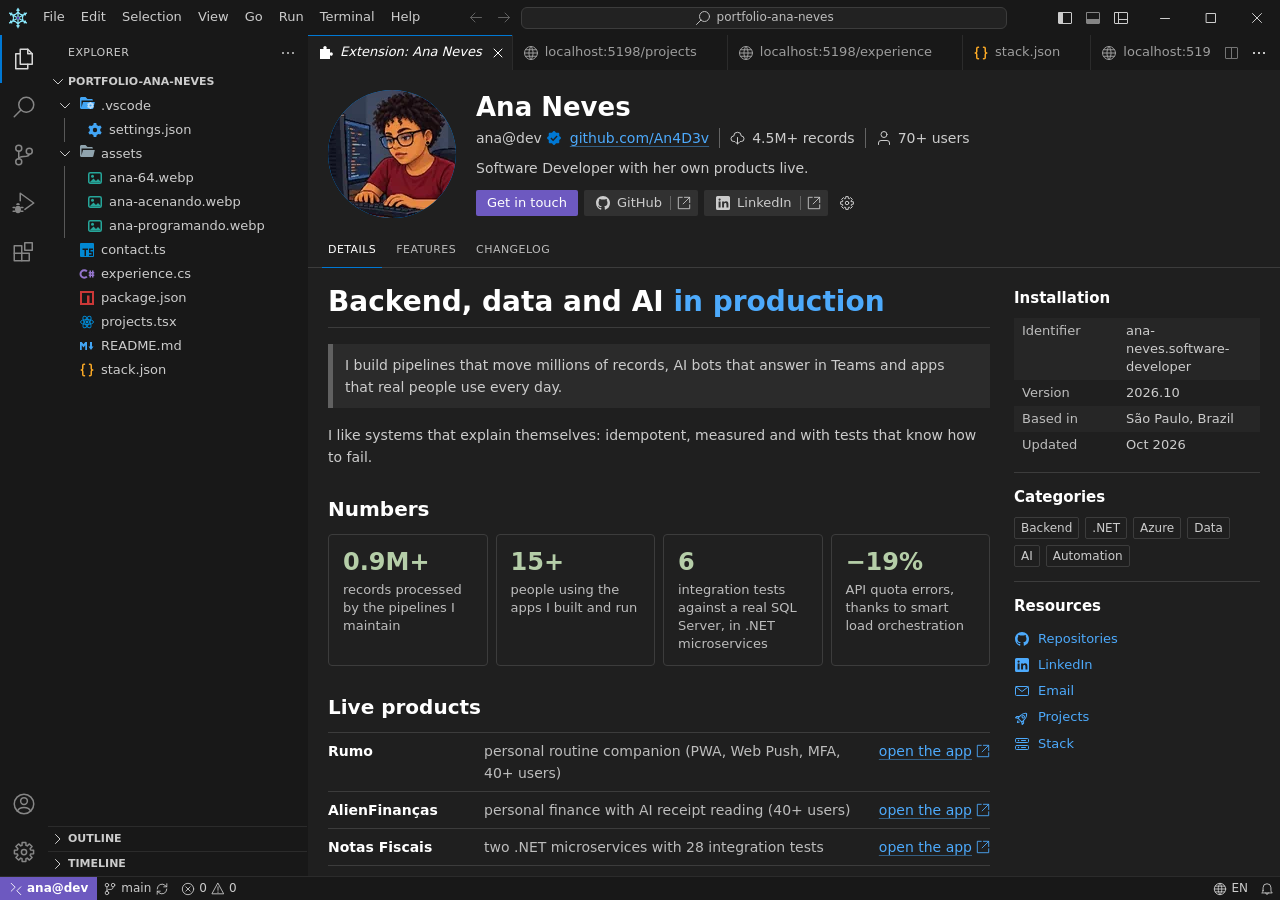
==== commit df6660df: "AlienFinanças com 40+ usuários (49 contas em 23/10), em português e em inglês" ====
--- a/index.html
+++ b/index.html
@@ -3,7 +3,7 @@
 <head>
 <meta charset="utf-8">
 <meta name="viewport" content="width=device-width, initial-scale=1, viewport-fit=cover, interactive-widget=resizes-content">
-<meta http-equiv="Content-Security-Policy" content="default-src 'self'; script-src 'self'; style-src 'self'; img-src 'self' data:; font-src 'self'; connect-src 'self' https://rumo-amber.vercel.app https://financas-app-ruby.vercel.app https://vale-do-trevo.vercel.app https://notas-fiscais-ana.vercel.app; base-uri 'none'; form-action 'none'; object-src 'none'">
+<meta http-equiv="Content-Security-Policy" content="default-src 'self'; script-src 'self'; style-src 'self'; img-src 'self' data:; font-src 'self'; connect-src 'self' https://rumo-amber.vercel.app https://financas-app-ruby.vercel.app https://vale-do-trevo.vercel.app https://notas-fiscais-ana.vercel.app https://cqmyktazswdwimuivgyp.supabase.co; base-uri 'none'; form-action 'none'; object-src 'none'">
 <title>Ana Neves · Software Developer</title>
 <meta name="description" data-en-content="Ana Neves — software developer in São Paulo: backend, data and AI in production. A portfolio that is a code editor: open the tabs to see live projects, experience, stack and contact." content="Ana Neves — desenvolvedora de software em São Paulo: backend, dados e IA em produção. Um portfólio que é um editor de código: abra as abas para ver projetos no ar, experiência, stack e contato.">
 <meta name="author" content="Ana Neves">
@@ -495,7 +495,7 @@
             </li>
             <li class="ext-produto">
               <strong class="ext-produto-nome">AlienFinanças</strong>
-              <span class="ext-produto-desc">finanças pessoais com leitura de nota fiscal por IA (20+ usuários)</span>
+              <span class="ext-produto-desc">finanças pessoais com leitura de nota fiscal por IA (40+ usuários)</span>
               <a class="ext-produto-link" href="https://financas-app-ruby.vercel.app" target="_blank" rel="noopener">abrir o app<span class="ext-sr"> AlienFinanças (abre em nova aba)</span><svg class="ic" aria-hidden="true"><use href="#i-link-external"/></svg></a>
             </li>
             <li class="ext-produto">
@@ -679,7 +679,7 @@
           <span class="vivo" data-status="alien"><span class="vivo-ponto"></span><span class="vivo-txt">verificando…</span></span>
         </div>
         <p class="cartao-tipo">full-stack · em produção</p>
-        <p>Dashboard de finanças pessoais com leitura de nota fiscal por IA: a foto do cupom vira itens categorizados. Row Level Security e deploy automático. <strong>20+ usuários cadastrados.</strong></p>
+        <p>Dashboard de finanças pessoais com leitura de nota fiscal por IA: a foto do cupom vira itens categorizados. Row Level Security e deploy automático. <strong>40+ usuários cadastrados.</strong></p>
         <p class="cartao-stack"><code>React</code> <code>TypeScript</code> <code>Supabase</code> <code>IA (LLM)</code></p>
         <p class="cartao-links"><a href="https://financas-app-ruby.vercel.app" target="_blank" rel="noopener">Abrir o app<svg class="ic" aria-hidden="true"><use href="#i-link-external"/></svg></a></p>
       </section>
@@ -896,7 +896,7 @@
             </li>
             <li class="ext-produto">
               <strong class="ext-produto-nome">AlienFinanças</strong>
-              <span class="ext-produto-desc">personal finance with AI receipt reading (20+ users)</span>
+              <span class="ext-produto-desc">personal finance with AI receipt reading (40+ users)</span>
               <a class="ext-produto-link" href="https://financas-app-ruby.vercel.app" target="_blank" rel="noopener">open the app<span class="ext-sr"> AlienFinanças (opens in a new tab)</span><svg class="ic" aria-hidden="true"><use href="#i-link-external"/></svg></a>
             </li>
             <li class="ext-produto">
@@ -1080,7 +1080,7 @@
           <span class="vivo" data-status="alien"><span class="vivo-ponto"></span><span class="vivo-txt">checking…</span></span>
         </div>
         <p class="cartao-tipo">full-stack · in production</p>
-        <p>Personal finance dashboard with AI receipt reading: a photo of the receipt becomes categorized items. Row Level Security and automatic deploys. <strong>20+ registered users.</strong></p>
+        <p>Personal finance dashboard with AI receipt reading: a photo of the receipt becomes categorized items. Row Level Security and automatic deploys. <strong>40+ registered users.</strong></p>
         <p class="cartao-stack"><code>React</code> <code>TypeScript</code> <code>Supabase</code> <code>AI (LLM)</code></p>
         <p class="cartao-links"><a href="https://financas-app-ruby.vercel.app" target="_blank" rel="noopener">Open the app<svg class="ic" aria-hidden="true"><use href="#i-link-external"/></svg></a></p>
       </section>
--- a/styles.css
+++ b/styles.css
@@ -1308,7 +1308,8 @@
 .botoes { display: flex; flex-wrap: wrap; gap: 8px; }
 
 /* cartões de projeto */
-.cartoes { display: grid; grid-template-columns: repeat(auto-fill, minmax(270px, 1fr)); gap: 12px; margin: 18px 0 20px; }
+/* todas as linhas com a altura do cartão mais alto: o do Vale do Trevo, sozinho na 2ª linha, fica do mesmo tamanho */
+.cartoes { display: grid; grid-template-columns: repeat(auto-fill, minmax(270px, 1fr)); grid-auto-rows: 1fr; gap: 12px; margin: 18px 0 20px; }
 .cartao {
   display: flex;
   flex-direction: column;
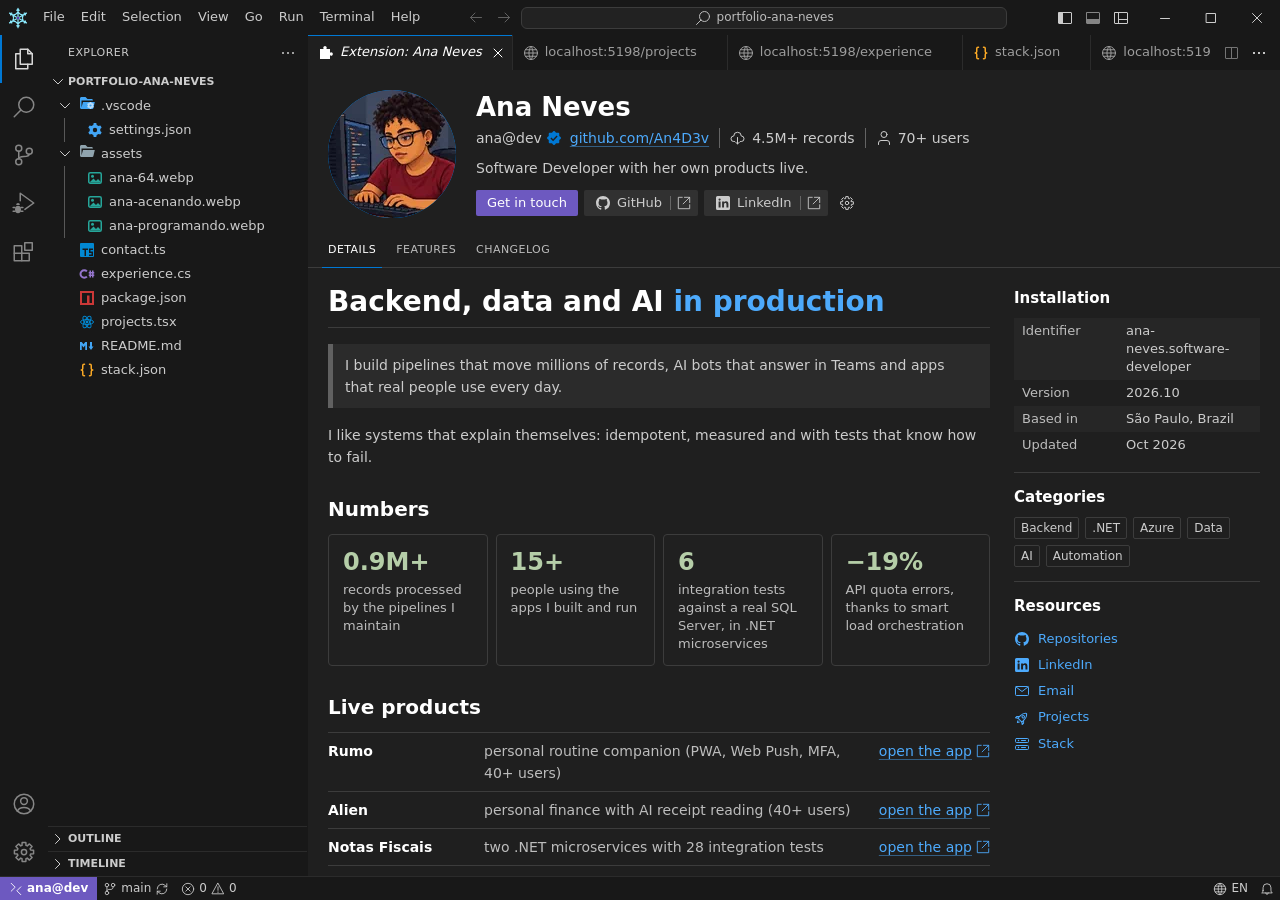
==== commit f2c08311: "O app de finanças passa a se chamar só Alien, em português e em inglês" ====
--- a/index.html
+++ b/index.html
@@ -494,9 +494,9 @@
               <a class="ext-produto-link" href="https://rumo-amber.vercel.app" target="_blank" rel="noopener">abrir o app<span class="ext-sr"> Rumo (abre em nova aba)</span><svg class="ic" aria-hidden="true"><use href="#i-link-external"/></svg></a>
             </li>
             <li class="ext-produto">
-              <strong class="ext-produto-nome">AlienFinanças</strong>
+              <strong class="ext-produto-nome">Alien</strong>
               <span class="ext-produto-desc">finanças pessoais com leitura de nota fiscal por IA (40+ usuários)</span>
-              <a class="ext-produto-link" href="https://financas-app-ruby.vercel.app" target="_blank" rel="noopener">abrir o app<span class="ext-sr"> AlienFinanças (abre em nova aba)</span><svg class="ic" aria-hidden="true"><use href="#i-link-external"/></svg></a>
+              <a class="ext-produto-link" href="https://financas-app-ruby.vercel.app" target="_blank" rel="noopener">abrir o app<span class="ext-sr"> Alien (abre em nova aba)</span><svg class="ic" aria-hidden="true"><use href="#i-link-external"/></svg></a>
             </li>
             <li class="ext-produto">
               <strong class="ext-produto-nome">Notas Fiscais</strong>
@@ -675,7 +675,7 @@
       <section class="cartao" aria-labelledby="pj-alien">
         <video class="cartao-previa" src="assets/previas/alien.mp4" poster="assets/previas/alien.webp" muted loop playsinline preload="none" disablepictureinpicture aria-hidden="true" tabindex="-1"></video>
         <div class="cartao-topo">
-          <h2 id="pj-alien">AlienFinanças</h2>
+          <h2 id="pj-alien">Alien</h2>
           <span class="vivo" data-status="alien"><span class="vivo-ponto"></span><span class="vivo-txt">verificando…</span></span>
         </div>
         <p class="cartao-tipo">full-stack · em produção</p>
@@ -895,9 +895,9 @@
               <a class="ext-produto-link" href="https://rumo-amber.vercel.app" target="_blank" rel="noopener">open the app<span class="ext-sr"> Rumo (opens in a new tab)</span><svg class="ic" aria-hidden="true"><use href="#i-link-external"/></svg></a>
             </li>
             <li class="ext-produto">
-              <strong class="ext-produto-nome">AlienFinanças</strong>
+              <strong class="ext-produto-nome">Alien</strong>
               <span class="ext-produto-desc">personal finance with AI receipt reading (40+ users)</span>
-              <a class="ext-produto-link" href="https://financas-app-ruby.vercel.app" target="_blank" rel="noopener">open the app<span class="ext-sr"> AlienFinanças (opens in a new tab)</span><svg class="ic" aria-hidden="true"><use href="#i-link-external"/></svg></a>
+              <a class="ext-produto-link" href="https://financas-app-ruby.vercel.app" target="_blank" rel="noopener">open the app<span class="ext-sr"> Alien (opens in a new tab)</span><svg class="ic" aria-hidden="true"><use href="#i-link-external"/></svg></a>
             </li>
             <li class="ext-produto">
               <strong class="ext-produto-nome">Notas Fiscais</strong>
@@ -1076,7 +1076,7 @@
       <section class="cartao" aria-labelledby="pj-alien">
         <video class="cartao-previa" src="assets/previas/alien.mp4" poster="assets/previas/alien.webp" muted loop playsinline preload="none" disablepictureinpicture aria-hidden="true" tabindex="-1"></video>
         <div class="cartao-topo">
-          <h2 id="pj-alien">AlienFinanças</h2>
+          <h2 id="pj-alien">Alien</h2>
           <span class="vivo" data-status="alien"><span class="vivo-ponto"></span><span class="vivo-txt">checking…</span></span>
         </div>
         <p class="cartao-tipo">full-stack · in production</p>
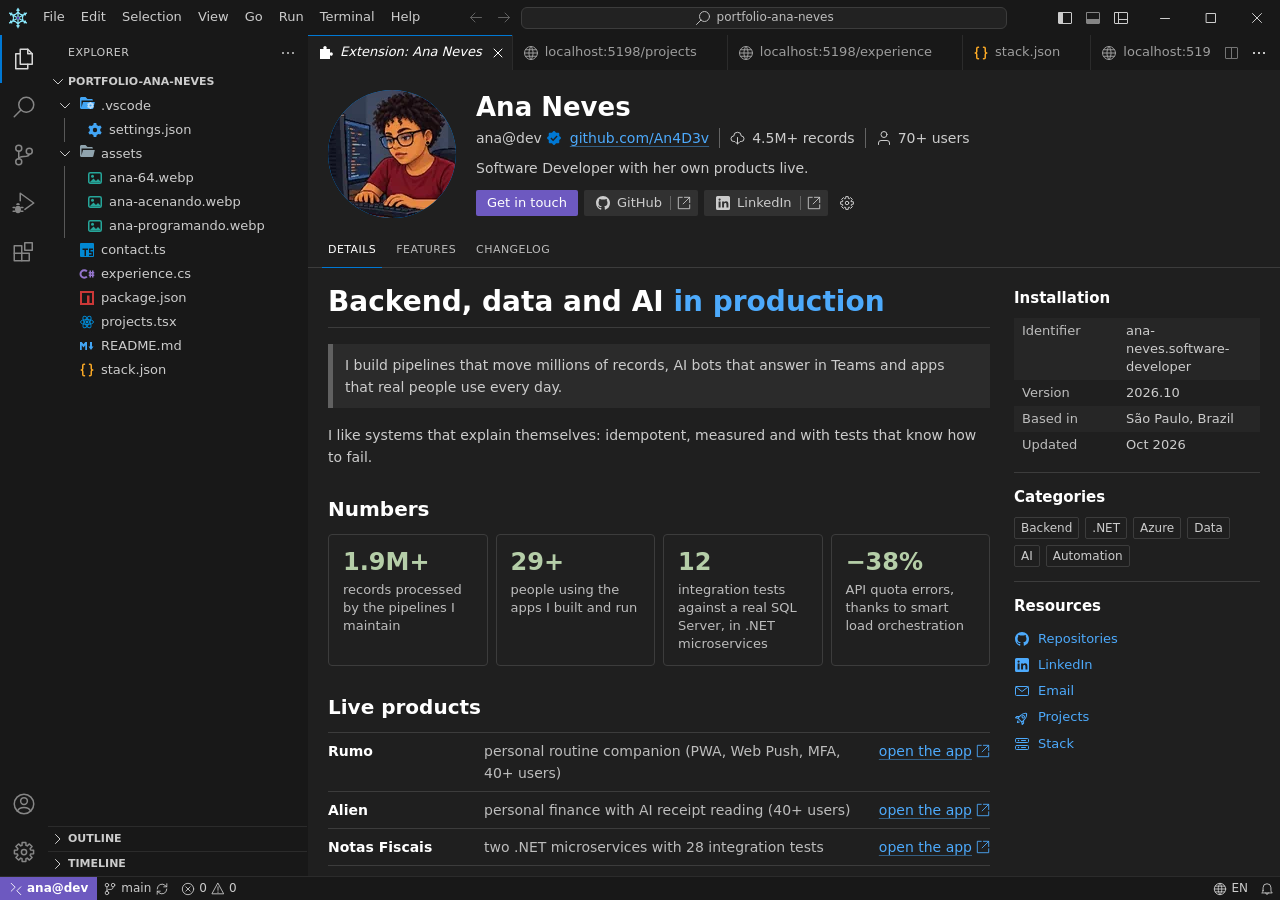
==== commit 8684156b: "Zootropo no portfólio: cartão com prévia e selo no ar, README, extensão, terminal e stack mobile, em" ====
--- a/index.html
+++ b/index.html
@@ -3,7 +3,7 @@
 <head>
 <meta charset="utf-8">
 <meta name="viewport" content="width=device-width, initial-scale=1, viewport-fit=cover, interactive-widget=resizes-content">
-<meta http-equiv="Content-Security-Policy" content="default-src 'self'; script-src 'self'; style-src 'self'; img-src 'self' data:; font-src 'self'; connect-src 'self' https://rumo-amber.vercel.app https://financas-app-ruby.vercel.app https://vale-do-trevo.vercel.app https://notas-fiscais-ana.vercel.app https://cqmyktazswdwimuivgyp.supabase.co; base-uri 'none'; form-action 'none'; object-src 'none'">
+<meta http-equiv="Content-Security-Policy" content="default-src 'self'; script-src 'self'; style-src 'self'; img-src 'self' data:; font-src 'self'; connect-src 'self' https://rumo-amber.vercel.app https://financas-app-ruby.vercel.app https://vale-do-trevo.vercel.app https://notas-fiscais-ana.vercel.app https://zootropo.vercel.app https://cqmyktazswdwimuivgyp.supabase.co; base-uri 'none'; form-action 'none'; object-src 'none'">
 <title>Ana Neves · Software Developer</title>
 <meta name="description" data-en-content="Ana Neves — software developer in São Paulo: backend, data and AI in production. A portfolio that is a code editor: open the tabs to see live projects, experience, stack and contact." content="Ana Neves — desenvolvedora de software em São Paulo: backend, dados e IA em produção. Um portfólio que é um editor de código: abra as abas para ver projetos no ar, experiência, stack e contato.">
 <meta name="author" content="Ana Neves">
@@ -322,7 +322,7 @@
             <button class="painel-aba" type="button" role="tab" id="pa-saida" data-painel="saida" aria-selected="false" aria-controls="painel-corpo" data-en="Output">Saída</button>
             <button class="painel-aba" type="button" role="tab" id="pa-depuracao" data-painel="depuracao" aria-selected="false" aria-controls="painel-corpo" data-en="Debug Console">Console de Depuração</button>
             <button class="painel-aba" type="button" role="tab" id="pa-terminal" data-painel="terminal" aria-selected="true" aria-controls="painel-corpo">Terminal</button>
-            <button class="painel-aba" type="button" role="tab" id="pa-portas" data-painel="portas" aria-selected="false" aria-controls="painel-outro"><span data-en="Ports">Portas</span><span class="painel-selo" aria-label="4 portas encaminhadas" data-en-aria-label="4 forwarded ports">4</span></button>
+            <button class="painel-aba" type="button" role="tab" id="pa-portas" data-painel="portas" aria-selected="false" aria-controls="painel-outro"><span data-en="Ports">Portas</span><span class="painel-selo" aria-label="5 portas encaminhadas" data-en-aria-label="5 forwarded ports">5</span></button>
           </div>
           <div class="painel-acoes">
             <span class="term-perfil so-terminal" title="pwsh"><svg class="ic" aria-hidden="true"><use href="#i-terminal"/></svg>pwsh</span>
@@ -502,6 +502,11 @@
               <strong class="ext-produto-nome">Notas Fiscais</strong>
               <span class="ext-produto-desc">dois microsserviços .NET com 28 testes de integração</span>
               <a class="ext-produto-link" href="https://notas-fiscais-ana.vercel.app" target="_blank" rel="noopener">abrir o app<span class="ext-sr"> Notas Fiscais (abre em nova aba)</span><svg class="ic" aria-hidden="true"><use href="#i-link-external"/></svg></a>
+            </li>
+            <li class="ext-produto">
+              <strong class="ext-produto-nome">Zootropo</strong>
+              <span class="ext-produto-desc">papel de parede animado no Android (vídeo ou GIF em loop)</span>
+              <a class="ext-produto-link" href="https://zootropo.vercel.app" target="_blank" rel="noopener">abrir o site<span class="ext-sr"> do Zootropo (abre em nova aba)</span><svg class="ic" aria-hidden="true"><use href="#i-link-external"/></svg></a>
             </li>
             <li class="ext-produto">
               <strong class="ext-produto-nome">Vale do Trevo</strong>
@@ -641,7 +646,7 @@
         <section class="ext-versao">
           <h3 class="ext-md-h2"><span class="ext-versao-tag">[paralelo]</span> — produtos próprios</h3>
           <ul class="ext-md-lista">
-            <li>Mantenho três produtos próprios no ar; é onde experimento primeiro o que depois aplico no trabalho: PWA, Web Push, MFA, RLS, leitura de documento por IA.</li>
+            <li>Mantenho quatro produtos próprios no ar; é onde experimento primeiro o que depois aplico no trabalho: PWA, Web Push, MFA, RLS, leitura de documento por IA e app Android nativo.</li>
           </ul>
         </section>
         <section class="ext-versao">
@@ -693,6 +698,17 @@
         <p>Dois microsserviços .NET que não deixam saldo ficar negativo nem sob disputa: concorrência no UPDATE atômico, idempotência e recuperação de falha. <strong>28 testes de integração</strong> contra SQL Server real.</p>
         <p class="cartao-stack"><code>C#</code> <code>.NET 8</code> <code>Angular</code> <code>EF Core</code></p>
         <p class="cartao-links"><a href="https://notas-fiscais-ana.vercel.app" target="_blank" rel="noopener">Abrir o app<svg class="ic" aria-hidden="true"><use href="#i-link-external"/></svg></a> <a href="https://github.com/An4D3v/notas-fiscais-microsservicos" target="_blank" rel="noopener">Ver o código<svg class="ic" aria-hidden="true"><use href="#i-link-external"/></svg></a></p>
+      </section>
+      <section class="cartao" aria-labelledby="pj-zootropo">
+        <video class="cartao-previa" src="assets/previas/zootropo.mp4" poster="assets/previas/zootropo.webp" muted loop playsinline preload="none" disablepictureinpicture aria-hidden="true" tabindex="-1"></video>
+        <div class="cartao-topo">
+          <h2 id="pj-zootropo">Zootropo</h2>
+          <span class="vivo" data-status="zootropo"><span class="vivo-ponto"></span><span class="vivo-txt">verificando…</span></span>
+        </div>
+        <p class="cartao-tipo">app Android · em produção</p>
+        <p>App Android nativo que transforma um vídeo ou GIF da galeria em papel de parede animado, em loop. Tem mini editor, e o APK assinado sai pelo próprio site, verificado no VirusTotal.</p>
+        <p class="cartao-stack"><code>Kotlin</code> <code>Jetpack Compose</code> <code>Media3</code> <code>Vercel</code></p>
+        <p class="cartao-links"><a href="https://zootropo.vercel.app" target="_blank" rel="noopener">Abrir o site<svg class="ic" aria-hidden="true"><use href="#i-link-external"/></svg></a></p>
       </section>
       <section class="cartao" aria-labelledby="pj-trevo">
         <video class="cartao-previa" src="assets/previas/trevo.mp4" poster="assets/previas/trevo.webp" muted loop playsinline preload="none" disablepictureinpicture aria-hidden="true" tabindex="-1"></video>
@@ -727,7 +743,7 @@
       <li>
         <h3>Produtos próprios</h3>
         <p class="trilha-quando">em paralelo</p>
-        <p>Três produtos no ar fora do expediente. É onde experimento primeiro o que depois aplico no trabalho: PWA, Web Push, MFA, RLS, leitura de documento por IA.</p>
+        <p>Quatro produtos no ar fora do expediente. É onde experimento primeiro o que depois aplico no trabalho: PWA, Web Push, MFA, RLS, leitura de documento por IA e app Android nativo.</p>
       </li>
       <li>
         <h3>Dados · Jusbrasil</h3>
@@ -760,6 +776,7 @@
           <tr><td>cloud</td><td>Azure App Service · Azure SQL · Azure Automation · Key Vault · Application Insights · Entra ID · Microsoft Graph</td></tr>
           <tr><td>dados</td><td>SQL Server · T-SQL · PostgreSQL · Supabase · ETL incremental · reconciliação</td></tr>
           <tr><td>front</td><td>Angular · React · TypeScript · Vite · PWA</td></tr>
+          <tr><td>mobile</td><td>Kotlin · Jetpack Compose · Android (Media3)</td></tr>
           <tr><td>ia</td><td>LLMs em produção · Bot Framework · prompt engineering · medição de acurácia</td></tr>
           <tr><td>automação</td><td>Python · Selenium · runbooks</td></tr>
           <tr><td>devops</td><td>GitHub Actions · OIDC · CI/CD com gate de testes · Vercel · observabilidade</td></tr>
@@ -903,6 +920,11 @@
               <strong class="ext-produto-nome">Notas Fiscais</strong>
               <span class="ext-produto-desc">two .NET microservices with 28 integration tests</span>
               <a class="ext-produto-link" href="https://notas-fiscais-ana.vercel.app" target="_blank" rel="noopener">open the app<span class="ext-sr"> Notas Fiscais (opens in a new tab)</span><svg class="ic" aria-hidden="true"><use href="#i-link-external"/></svg></a>
+            </li>
+            <li class="ext-produto">
+              <strong class="ext-produto-nome">Zootropo</strong>
+              <span class="ext-produto-desc">live wallpaper for Android (video or GIF on loop)</span>
+              <a class="ext-produto-link" href="https://zootropo.vercel.app" target="_blank" rel="noopener">open the site<span class="ext-sr"> of Zootropo (opens in a new tab)</span><svg class="ic" aria-hidden="true"><use href="#i-link-external"/></svg></a>
             </li>
             <li class="ext-produto">
               <strong class="ext-produto-nome">Vale do Trevo</strong>
@@ -1042,7 +1064,7 @@
         <section class="ext-versao">
           <h3 class="ext-md-h2"><span class="ext-versao-tag">[parallel]</span> — own products</h3>
           <ul class="ext-md-lista">
-            <li>I keep three products of my own live; it's where I first try what I later bring to work: PWA, Web Push, MFA, RLS, AI document reading.</li>
+            <li>I keep four products of my own live; it's where I first try what I later bring to work: PWA, Web Push, MFA, RLS, AI document reading and a native Android app.</li>
           </ul>
         </section>
         <section class="ext-versao">
@@ -1094,6 +1116,17 @@
         <p>Brazilian invoicing (<em>notas fiscais</em>) in two .NET microservices that never let stock go negative, even under contention: an atomic UPDATE, idempotency and failure recovery. <strong>28 integration tests</strong> against a real SQL Server.</p>
         <p class="cartao-stack"><code>C#</code> <code>.NET 8</code> <code>Angular</code> <code>EF Core</code></p>
         <p class="cartao-links"><a href="https://notas-fiscais-ana.vercel.app" target="_blank" rel="noopener">Open the app<svg class="ic" aria-hidden="true"><use href="#i-link-external"/></svg></a> <a href="https://github.com/An4D3v/notas-fiscais-microsservicos" target="_blank" rel="noopener">View the code<svg class="ic" aria-hidden="true"><use href="#i-link-external"/></svg></a></p>
+      </section>
+      <section class="cartao" aria-labelledby="pj-zootropo">
+        <video class="cartao-previa" src="assets/previas/zootropo.mp4" poster="assets/previas/zootropo.webp" muted loop playsinline preload="none" disablepictureinpicture aria-hidden="true" tabindex="-1"></video>
+        <div class="cartao-topo">
+          <h2 id="pj-zootropo">Zootropo</h2>
+          <span class="vivo" data-status="zootropo"><span class="vivo-ponto"></span><span class="vivo-txt">checking…</span></span>
+        </div>
+        <p class="cartao-tipo">Android app · in production</p>
+        <p>Native Android app that turns a video or GIF from your gallery into a looping live wallpaper. It has a mini editor, and the signed APK ships from its own site, checked on VirusTotal.</p>
+        <p class="cartao-stack"><code>Kotlin</code> <code>Jetpack Compose</code> <code>Media3</code> <code>Vercel</code></p>
+        <p class="cartao-links"><a href="https://zootropo.vercel.app" target="_blank" rel="noopener">Open the site<svg class="ic" aria-hidden="true"><use href="#i-link-external"/></svg></a></p>
       </section>
       <section class="cartao" aria-labelledby="pj-trevo">
         <video class="cartao-previa" src="assets/previas/trevo.mp4" poster="assets/previas/trevo.webp" muted loop playsinline preload="none" disablepictureinpicture aria-hidden="true" tabindex="-1"></video>
@@ -1128,7 +1161,7 @@
       <li>
         <h3>Own products</h3>
         <p class="trilha-quando">in parallel</p>
-        <p>Three products live, built after hours. It's where I first try what I later bring to work: PWA, Web Push, MFA, RLS, AI document reading.</p>
+        <p>Four products live, built after hours. It's where I first try what I later bring to work: PWA, Web Push, MFA, RLS, AI document reading and a native Android app.</p>
       </li>
       <li>
         <h3>Data · Jusbrasil</h3>
@@ -1161,6 +1194,7 @@
           <tr><td>cloud</td><td>Azure App Service · Azure SQL · Azure Automation · Key Vault · Application Insights · Entra ID · Microsoft Graph</td></tr>
           <tr><td>data</td><td>SQL Server · T-SQL · PostgreSQL · Supabase · incremental ETL · reconciliation</td></tr>
           <tr><td>front</td><td>Angular · React · TypeScript · Vite · PWA</td></tr>
+          <tr><td>mobile</td><td>Kotlin · Jetpack Compose · Android (Media3)</td></tr>
           <tr><td>ai</td><td>LLMs in production · Bot Framework · prompt engineering · accuracy measurement</td></tr>
           <tr><td>automation</td><td>Python · Selenium · runbooks</td></tr>
           <tr><td>devops</td><td>GitHub Actions · OIDC · CI/CD with test gates · Vercel · observability</td></tr>
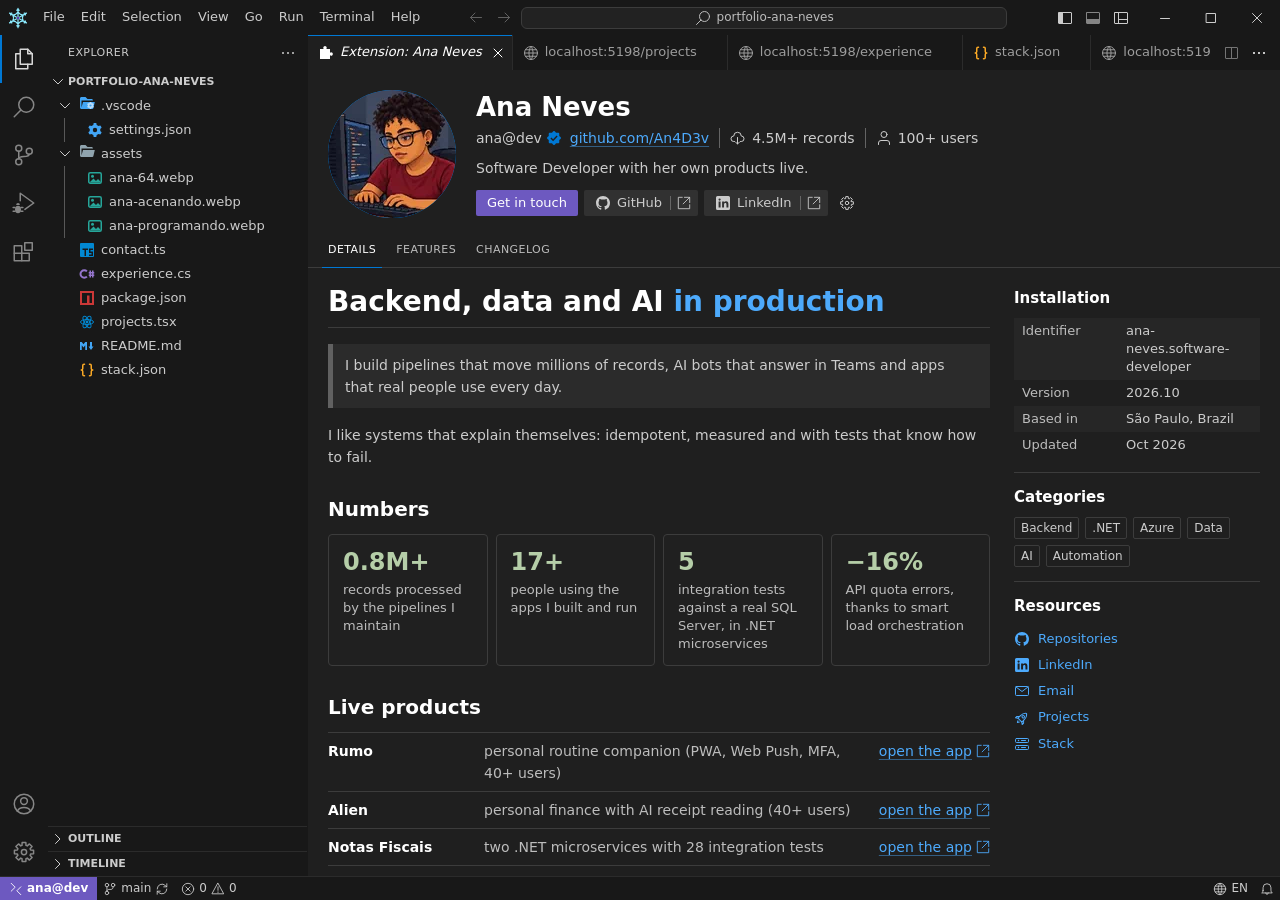
==== commit 46c2bf0d: "100+ pessoas usando o Rumo e o Alien (66 + 81 contas confirmadas em 01/11), em português e em inglês" ====
--- a/index.html
+++ b/index.html
@@ -418,7 +418,7 @@
           </span>
           <span class="ext-sub-item" title="pessoas usando os apps que ela criou e opera">
             <svg class="ic" aria-hidden="true"><use href="#i-person"/></svg>
-            <span>70+ usuários</span>
+            <span>100+ usuários</span>
           </span>
         </div>
         <p class="ext-descricao">Software Developer com produtos próprios no ar.</p>
@@ -467,10 +467,10 @@
               <button type="button" class="ext-ir" data-ir="experiencia|4,5M+ registros" aria-label="4,5M+ registros processados: ver de onde vem" title="Ver de onde vem"><svg class="ic" aria-hidden="true"><use href="#i-go-to-file"/></svg></button>
             </li>
             <li class="ext-num">
-              <span class="ext-num-valor" aria-hidden="true" data-ext-contar data-ext-alvo="70" data-ext-depois="+">70+</span>
-              <span class="ext-sr">70+</span>
+              <span class="ext-num-valor" aria-hidden="true" data-ext-contar data-ext-alvo="100" data-ext-depois="+">100+</span>
+              <span class="ext-sr">100+</span>
               <span class="ext-num-rotulo">pessoas usando os apps que criei e opero</span>
-              <button type="button" class="ext-ir" data-ir="projetos#pj-rumo, #pj-alien" aria-label="70+ pessoas usando os apps: ver de onde vem" title="Ver de onde vem"><svg class="ic" aria-hidden="true"><use href="#i-go-to-file"/></svg></button>
+              <button type="button" class="ext-ir" data-ir="projetos#pj-rumo, #pj-alien" aria-label="100+ pessoas usando os apps: ver de onde vem" title="Ver de onde vem"><svg class="ic" aria-hidden="true"><use href="#i-go-to-file"/></svg></button>
             </li>
             <li class="ext-num">
               <span class="ext-num-valor" aria-hidden="true" data-ext-contar data-ext-alvo="28">28</span>
@@ -836,7 +836,7 @@
           </span>
           <span class="ext-sub-item" title="people using the apps she built and runs">
             <svg class="ic" aria-hidden="true"><use href="#i-person"/></svg>
-            <span>70+ users</span>
+            <span>100+ users</span>
           </span>
         </div>
         <p class="ext-descricao">Software Developer with her own products live.</p>
@@ -885,10 +885,10 @@
               <button type="button" class="ext-ir" data-ir="experiencia|4.5M+ records" aria-label="4.5M+ records processed: see where it comes from" title="See where it comes from"><svg class="ic" aria-hidden="true"><use href="#i-go-to-file"/></svg></button>
             </li>
             <li class="ext-num">
-              <span class="ext-num-valor" aria-hidden="true" data-ext-contar data-ext-alvo="70" data-ext-depois="+">70+</span>
-              <span class="ext-sr">70+</span>
+              <span class="ext-num-valor" aria-hidden="true" data-ext-contar data-ext-alvo="100" data-ext-depois="+">100+</span>
+              <span class="ext-sr">100+</span>
               <span class="ext-num-rotulo">people using the apps I built and run</span>
-              <button type="button" class="ext-ir" data-ir="projetos#pj-rumo, #pj-alien" aria-label="70+ people using the apps: see where it comes from" title="See where it comes from"><svg class="ic" aria-hidden="true"><use href="#i-go-to-file"/></svg></button>
+              <button type="button" class="ext-ir" data-ir="projetos#pj-rumo, #pj-alien" aria-label="100+ people using the apps: see where it comes from" title="See where it comes from"><svg class="ic" aria-hidden="true"><use href="#i-go-to-file"/></svg></button>
             </li>
             <li class="ext-num">
               <span class="ext-num-valor" aria-hidden="true" data-ext-contar data-ext-alvo="28">28</span>
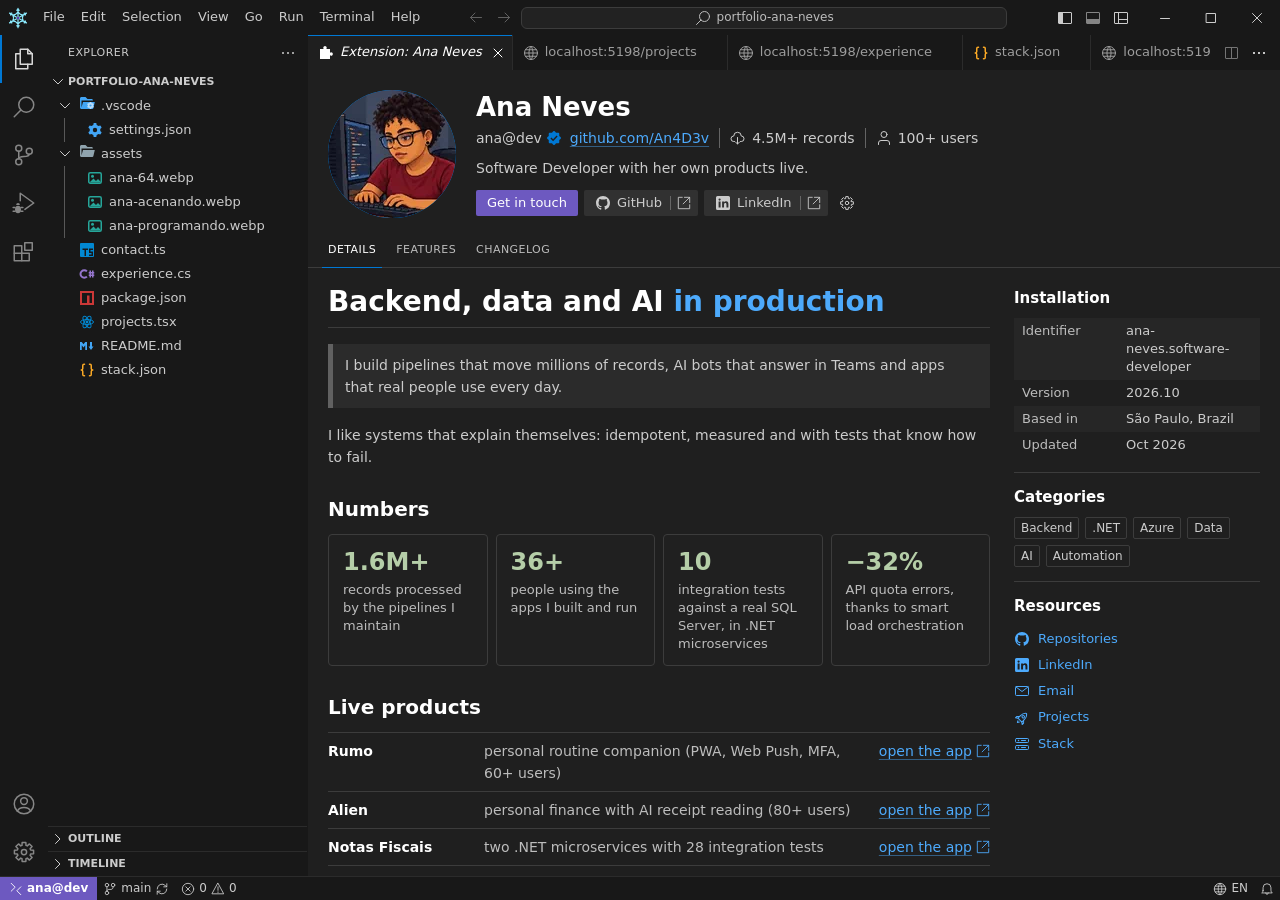
==== commit ba8162d0: "Rumo com 60+ usuários e Alien com 80+ (66 e 81 contas confirmadas em 01/11), em português e em inglê" ====
--- a/index.html
+++ b/index.html
@@ -490,12 +490,12 @@
           <ul class="ext-produtos" role="list">
             <li class="ext-produto">
               <strong class="ext-produto-nome">Rumo</strong>
-              <span class="ext-produto-desc">orientador pessoal de rotinas (PWA, Web Push, MFA, 40+ usuários)</span>
+              <span class="ext-produto-desc">orientador pessoal de rotinas (PWA, Web Push, MFA, 60+ usuários)</span>
               <a class="ext-produto-link" href="https://rumo-amber.vercel.app" target="_blank" rel="noopener">abrir o app<span class="ext-sr"> Rumo (abre em nova aba)</span><svg class="ic" aria-hidden="true"><use href="#i-link-external"/></svg></a>
             </li>
             <li class="ext-produto">
               <strong class="ext-produto-nome">Alien</strong>
-              <span class="ext-produto-desc">finanças pessoais com leitura de nota fiscal por IA (40+ usuários)</span>
+              <span class="ext-produto-desc">finanças pessoais com leitura de nota fiscal por IA (80+ usuários)</span>
               <a class="ext-produto-link" href="https://financas-app-ruby.vercel.app" target="_blank" rel="noopener">abrir o app<span class="ext-sr"> Alien (abre em nova aba)</span><svg class="ic" aria-hidden="true"><use href="#i-link-external"/></svg></a>
             </li>
             <li class="ext-produto">
@@ -673,7 +673,7 @@
           <span class="vivo" data-status="rumo"><span class="vivo-ponto"></span><span class="vivo-txt">verificando…</span></span>
         </div>
         <p class="cartao-tipo">PWA · em produção</p>
-        <p>Orientador pessoal de rotinas com lembretes por Web Push, login com MFA (TOTP) e painel administrativo próprio. <strong>40+ usuários cadastrados.</strong></p>
+        <p>Orientador pessoal de rotinas com lembretes por Web Push, login com MFA (TOTP) e painel administrativo próprio. <strong>60+ usuários cadastrados.</strong></p>
         <p class="cartao-stack"><code>React</code> <code>TypeScript</code> <code>Supabase</code> <code>Vercel</code></p>
         <p class="cartao-links"><a href="https://rumo-amber.vercel.app" target="_blank" rel="noopener">Abrir o app<svg class="ic" aria-hidden="true"><use href="#i-link-external"/></svg></a></p>
       </section>
@@ -684,7 +684,7 @@
           <span class="vivo" data-status="alien"><span class="vivo-ponto"></span><span class="vivo-txt">verificando…</span></span>
         </div>
         <p class="cartao-tipo">full-stack · em produção</p>
-        <p>Dashboard de finanças pessoais com leitura de nota fiscal por IA: a foto do cupom vira itens categorizados. Row Level Security e deploy automático. <strong>40+ usuários cadastrados.</strong></p>
+        <p>Dashboard de finanças pessoais com leitura de nota fiscal por IA: a foto do cupom vira itens categorizados. Row Level Security e deploy automático. <strong>80+ usuários cadastrados.</strong></p>
         <p class="cartao-stack"><code>React</code> <code>TypeScript</code> <code>Supabase</code> <code>IA (LLM)</code></p>
         <p class="cartao-links"><a href="https://financas-app-ruby.vercel.app" target="_blank" rel="noopener">Abrir o app<svg class="ic" aria-hidden="true"><use href="#i-link-external"/></svg></a></p>
       </section>
@@ -908,12 +908,12 @@
           <ul class="ext-produtos" role="list">
             <li class="ext-produto">
               <strong class="ext-produto-nome">Rumo</strong>
-              <span class="ext-produto-desc">personal routine companion (PWA, Web Push, MFA, 40+ users)</span>
+              <span class="ext-produto-desc">personal routine companion (PWA, Web Push, MFA, 60+ users)</span>
               <a class="ext-produto-link" href="https://rumo-amber.vercel.app" target="_blank" rel="noopener">open the app<span class="ext-sr"> Rumo (opens in a new tab)</span><svg class="ic" aria-hidden="true"><use href="#i-link-external"/></svg></a>
             </li>
             <li class="ext-produto">
               <strong class="ext-produto-nome">Alien</strong>
-              <span class="ext-produto-desc">personal finance with AI receipt reading (40+ users)</span>
+              <span class="ext-produto-desc">personal finance with AI receipt reading (80+ users)</span>
               <a class="ext-produto-link" href="https://financas-app-ruby.vercel.app" target="_blank" rel="noopener">open the app<span class="ext-sr"> Alien (opens in a new tab)</span><svg class="ic" aria-hidden="true"><use href="#i-link-external"/></svg></a>
             </li>
             <li class="ext-produto">
@@ -1091,7 +1091,7 @@
           <span class="vivo" data-status="rumo"><span class="vivo-ponto"></span><span class="vivo-txt">checking…</span></span>
         </div>
         <p class="cartao-tipo">PWA · in production</p>
-        <p>Personal routine companion with Web Push reminders, MFA (TOTP) sign-in and its own admin panel. <strong>40+ registered users.</strong></p>
+        <p>Personal routine companion with Web Push reminders, MFA (TOTP) sign-in and its own admin panel. <strong>60+ registered users.</strong></p>
         <p class="cartao-stack"><code>React</code> <code>TypeScript</code> <code>Supabase</code> <code>Vercel</code></p>
         <p class="cartao-links"><a href="https://rumo-amber.vercel.app" target="_blank" rel="noopener">Open the app<svg class="ic" aria-hidden="true"><use href="#i-link-external"/></svg></a></p>
       </section>
@@ -1102,7 +1102,7 @@
           <span class="vivo" data-status="alien"><span class="vivo-ponto"></span><span class="vivo-txt">checking…</span></span>
         </div>
         <p class="cartao-tipo">full-stack · in production</p>
-        <p>Personal finance dashboard with AI receipt reading: a photo of the receipt becomes categorized items. Row Level Security and automatic deploys. <strong>40+ registered users.</strong></p>
+        <p>Personal finance dashboard with AI receipt reading: a photo of the receipt becomes categorized items. Row Level Security and automatic deploys. <strong>80+ registered users.</strong></p>
         <p class="cartao-stack"><code>React</code> <code>TypeScript</code> <code>Supabase</code> <code>AI (LLM)</code></p>
         <p class="cartao-links"><a href="https://financas-app-ruby.vercel.app" target="_blank" rel="noopener">Open the app<svg class="ic" aria-hidden="true"><use href="#i-link-external"/></svg></a></p>
       </section>
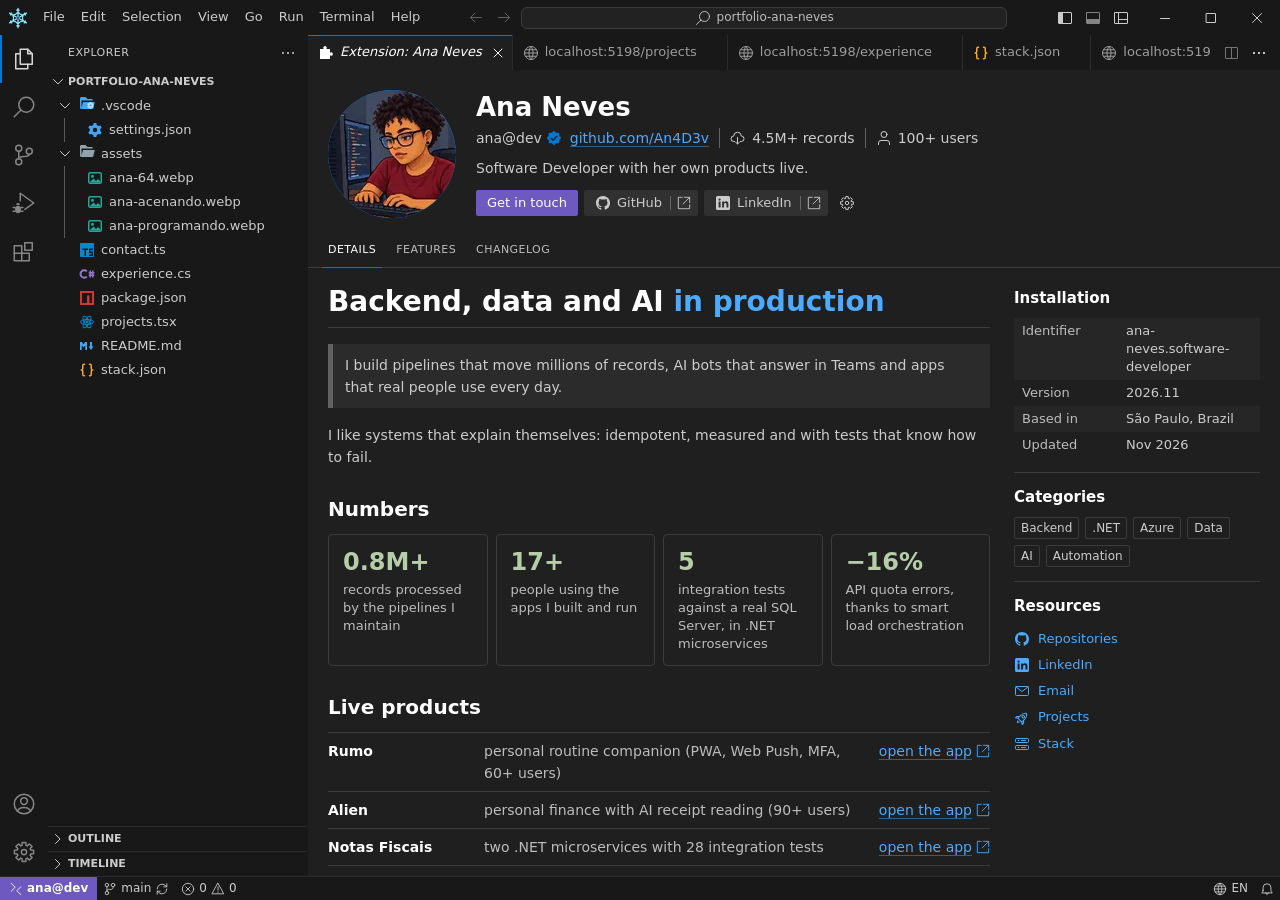
==== commit 35ad4ea7: "Alien com 90+ usuários (100 contas confirmadas em 12/11) e ficha da extensão em novembro/2026, em po" ====
--- a/index.html
+++ b/index.html
@@ -495,7 +495,7 @@
             </li>
             <li class="ext-produto">
               <strong class="ext-produto-nome">Alien</strong>
-              <span class="ext-produto-desc">finanças pessoais com leitura de nota fiscal por IA (80+ usuários)</span>
+              <span class="ext-produto-desc">finanças pessoais com leitura de nota fiscal por IA (90+ usuários)</span>
               <a class="ext-produto-link" href="https://financas-app-ruby.vercel.app" target="_blank" rel="noopener">abrir o app<span class="ext-sr"> Alien (abre em nova aba)</span><svg class="ic" aria-hidden="true"><use href="#i-link-external"/></svg></a>
             </li>
             <li class="ext-produto">
@@ -545,9 +545,9 @@
             <table class="ext-tabela">
               <tbody>
                 <tr><th scope="row">Identificador</th><td>ana-neves.software-developer</td></tr>
-                <tr><th scope="row">Versão</th><td>2026.10</td></tr>
+                <tr><th scope="row">Versão</th><td>2026.11</td></tr>
                 <tr><th scope="row">Base</th><td>São Paulo, Brasil</td></tr>
-                <tr><th scope="row">Atualizado</th><td>out/2026</td></tr>
+                <tr><th scope="row">Atualizado</th><td>nov/2026</td></tr>
               </tbody>
             </table>
           </section>
@@ -684,7 +684,7 @@
           <span class="vivo" data-status="alien"><span class="vivo-ponto"></span><span class="vivo-txt">verificando…</span></span>
         </div>
         <p class="cartao-tipo">full-stack · em produção</p>
-        <p>Dashboard de finanças pessoais com leitura de nota fiscal por IA: a foto do cupom vira itens categorizados. Row Level Security e deploy automático. <strong>80+ usuários cadastrados.</strong></p>
+        <p>Dashboard de finanças pessoais com leitura de nota fiscal por IA: a foto do cupom vira itens categorizados. Row Level Security e deploy automático. <strong>90+ usuários cadastrados.</strong></p>
         <p class="cartao-stack"><code>React</code> <code>TypeScript</code> <code>Supabase</code> <code>IA (LLM)</code></p>
         <p class="cartao-links"><a href="https://financas-app-ruby.vercel.app" target="_blank" rel="noopener">Abrir o app<svg class="ic" aria-hidden="true"><use href="#i-link-external"/></svg></a></p>
       </section>
@@ -913,7 +913,7 @@
             </li>
             <li class="ext-produto">
               <strong class="ext-produto-nome">Alien</strong>
-              <span class="ext-produto-desc">personal finance with AI receipt reading (80+ users)</span>
+              <span class="ext-produto-desc">personal finance with AI receipt reading (90+ users)</span>
               <a class="ext-produto-link" href="https://financas-app-ruby.vercel.app" target="_blank" rel="noopener">open the app<span class="ext-sr"> Alien (opens in a new tab)</span><svg class="ic" aria-hidden="true"><use href="#i-link-external"/></svg></a>
             </li>
             <li class="ext-produto">
@@ -963,9 +963,9 @@
             <table class="ext-tabela">
               <tbody>
                 <tr><th scope="row">Identifier</th><td>ana-neves.software-developer</td></tr>
-                <tr><th scope="row">Version</th><td>2026.10</td></tr>
+                <tr><th scope="row">Version</th><td>2026.11</td></tr>
                 <tr><th scope="row">Based in</th><td>São Paulo, Brazil</td></tr>
-                <tr><th scope="row">Updated</th><td>Oct 2026</td></tr>
+                <tr><th scope="row">Updated</th><td>Nov 2026</td></tr>
               </tbody>
             </table>
           </section>
@@ -1102,7 +1102,7 @@
           <span class="vivo" data-status="alien"><span class="vivo-ponto"></span><span class="vivo-txt">checking…</span></span>
         </div>
         <p class="cartao-tipo">full-stack · in production</p>
-        <p>Personal finance dashboard with AI receipt reading: a photo of the receipt becomes categorized items. Row Level Security and automatic deploys. <strong>80+ registered users.</strong></p>
+        <p>Personal finance dashboard with AI receipt reading: a photo of the receipt becomes categorized items. Row Level Security and automatic deploys. <strong>90+ registered users.</strong></p>
         <p class="cartao-stack"><code>React</code> <code>TypeScript</code> <code>Supabase</code> <code>AI (LLM)</code></p>
         <p class="cartao-links"><a href="https://financas-app-ruby.vercel.app" target="_blank" rel="noopener">Open the app<svg class="ic" aria-hidden="true"><use href="#i-link-external"/></svg></a></p>
       </section>
